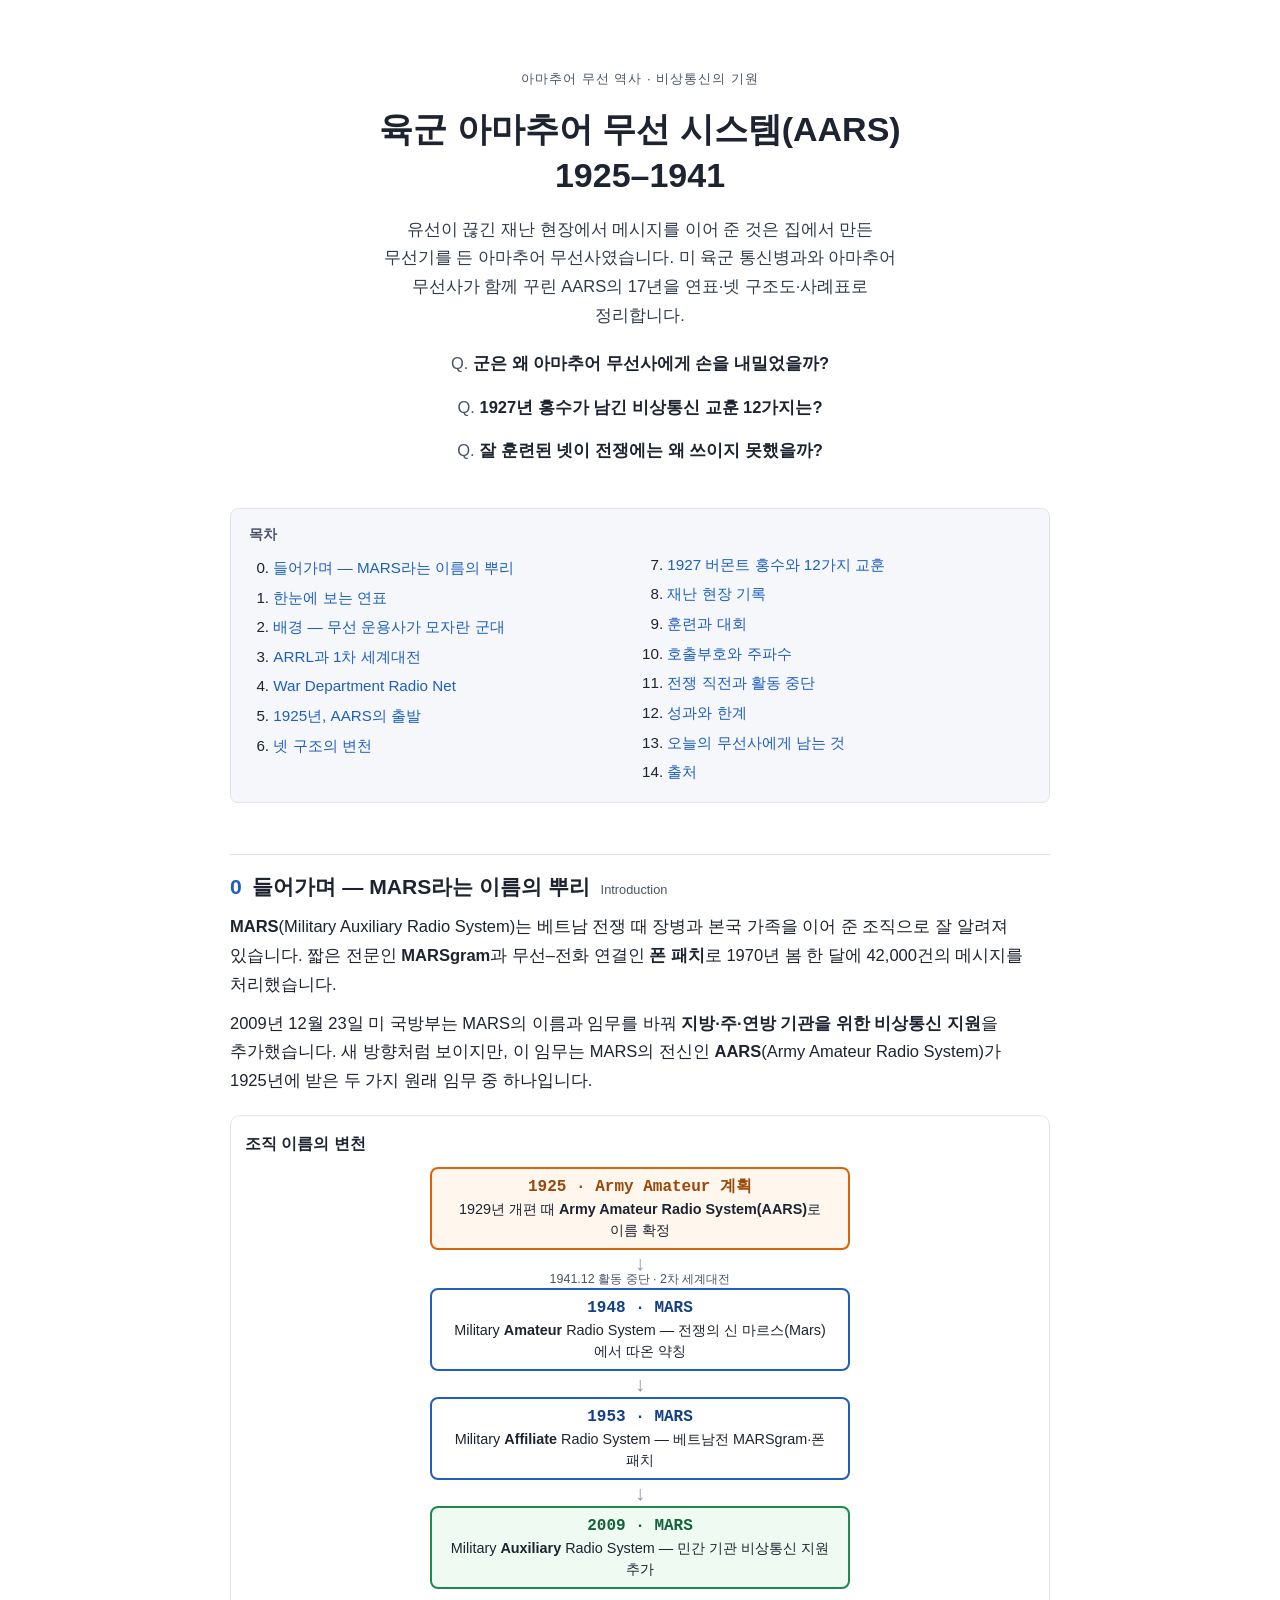
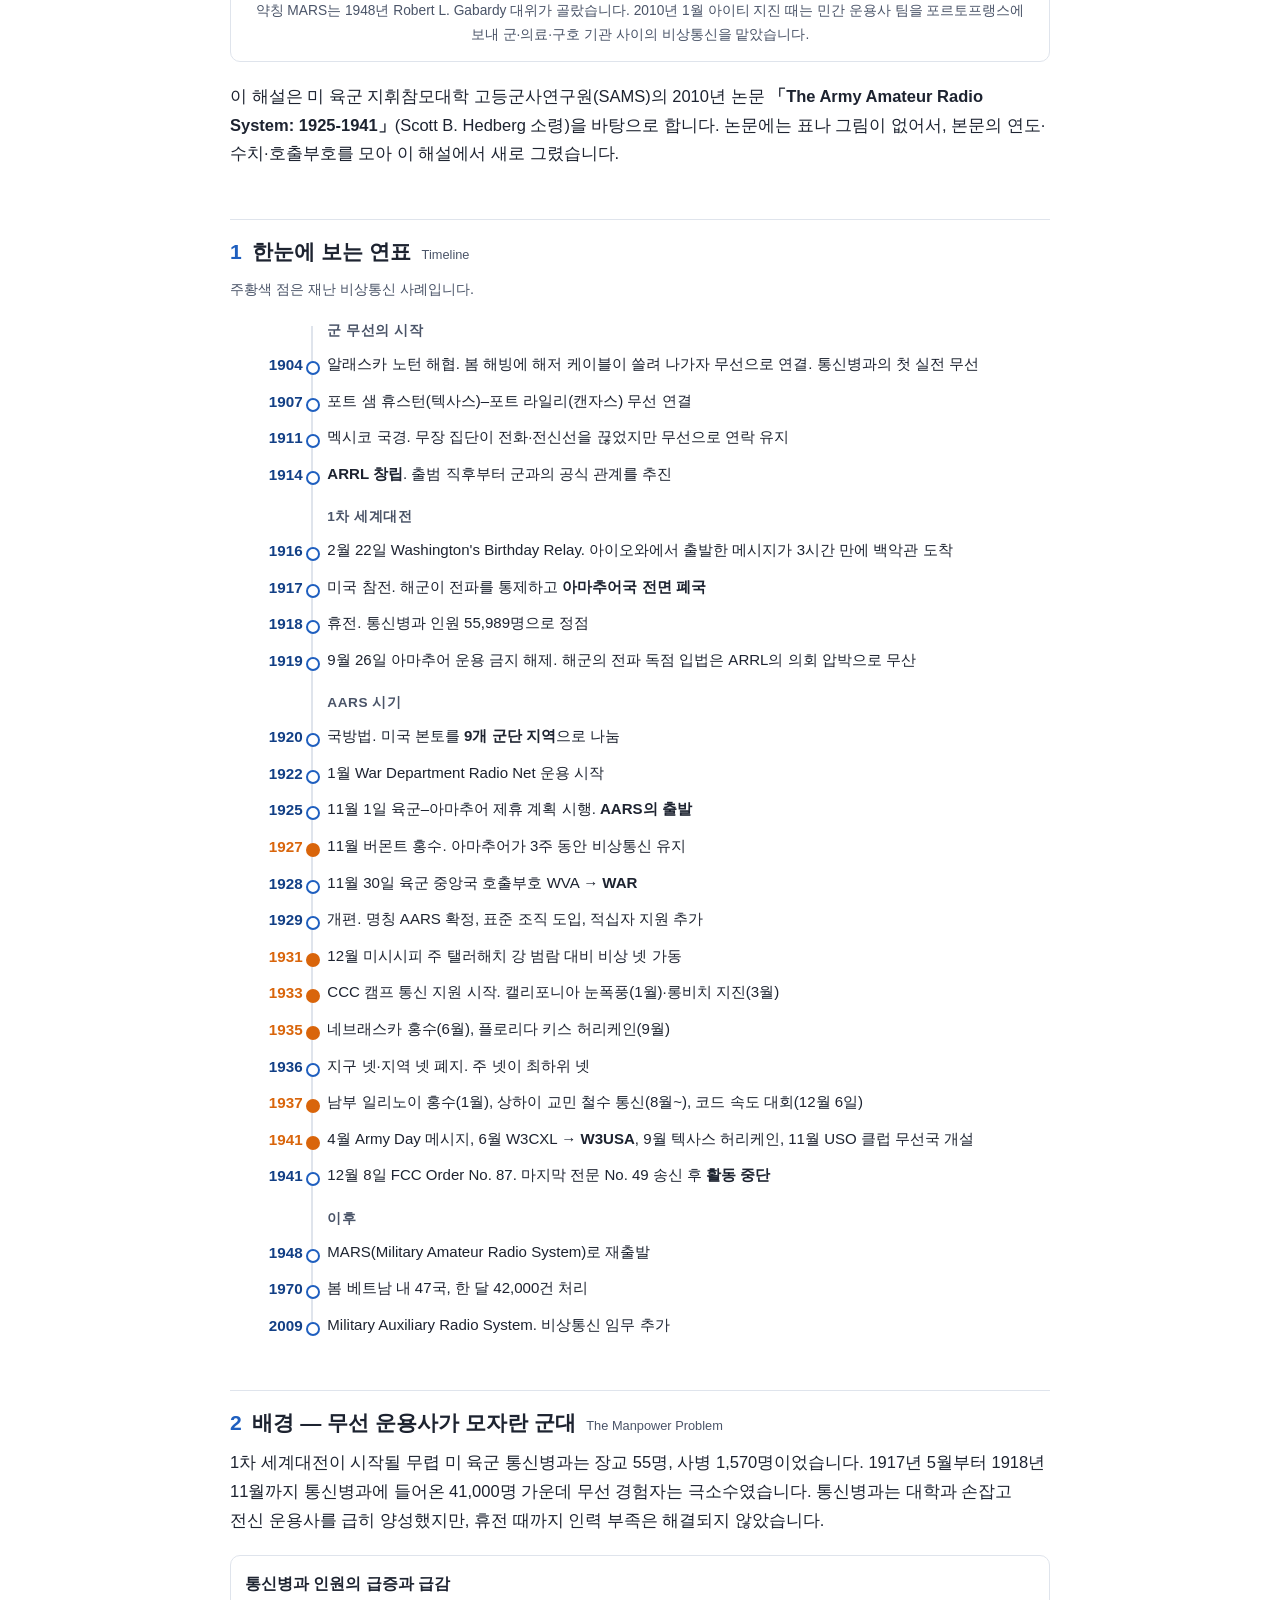
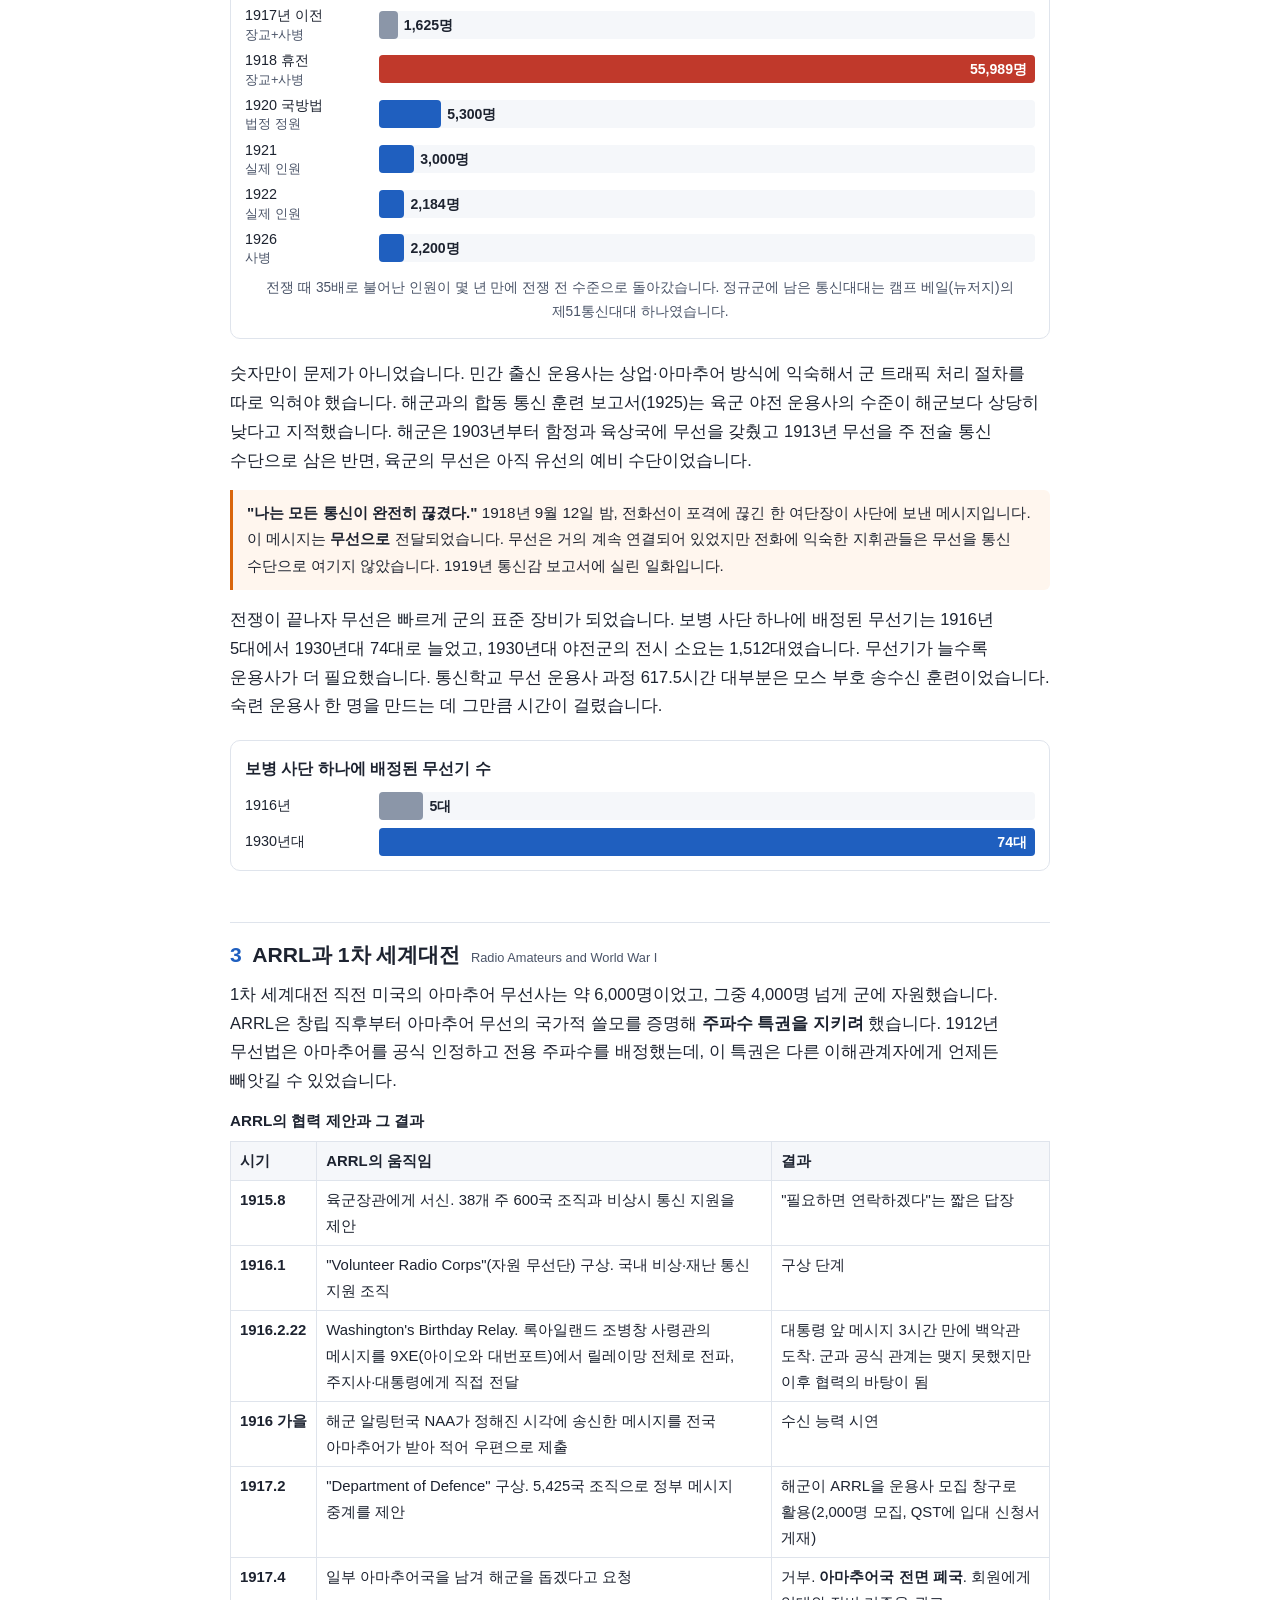
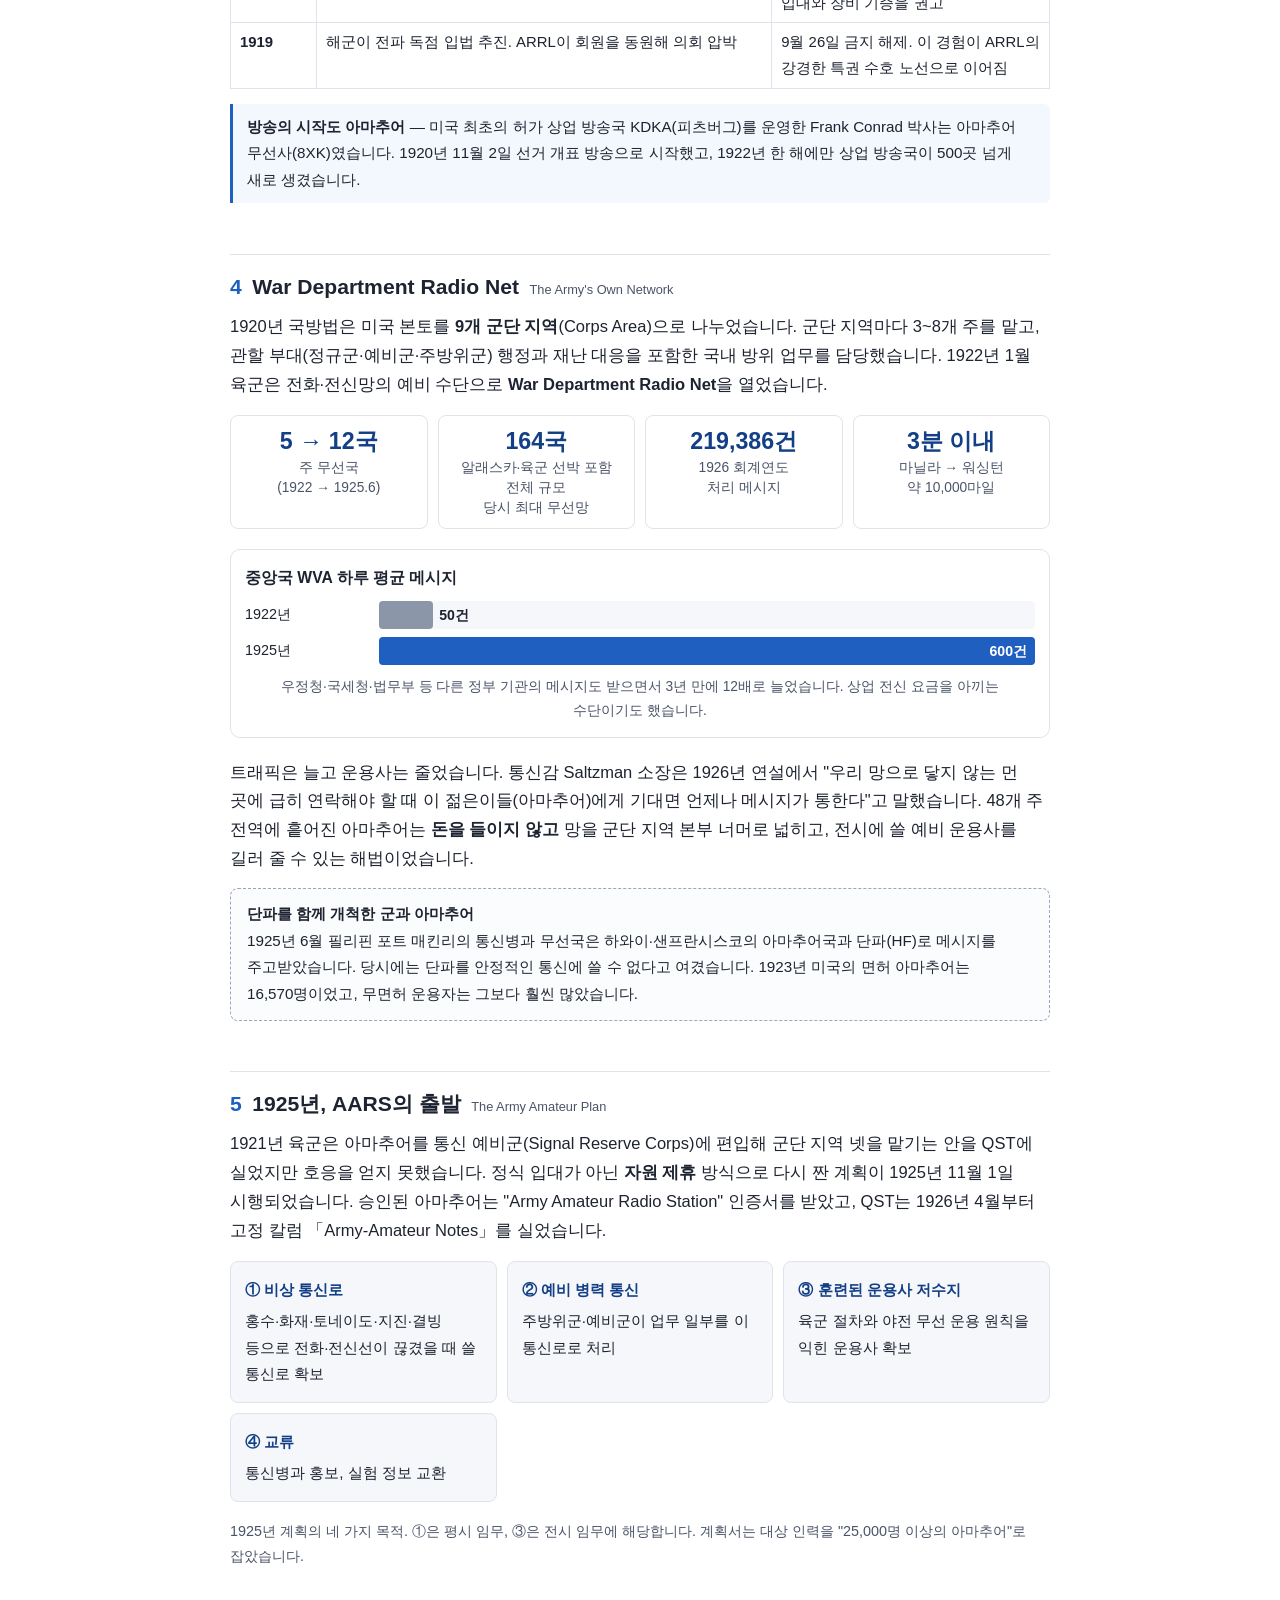
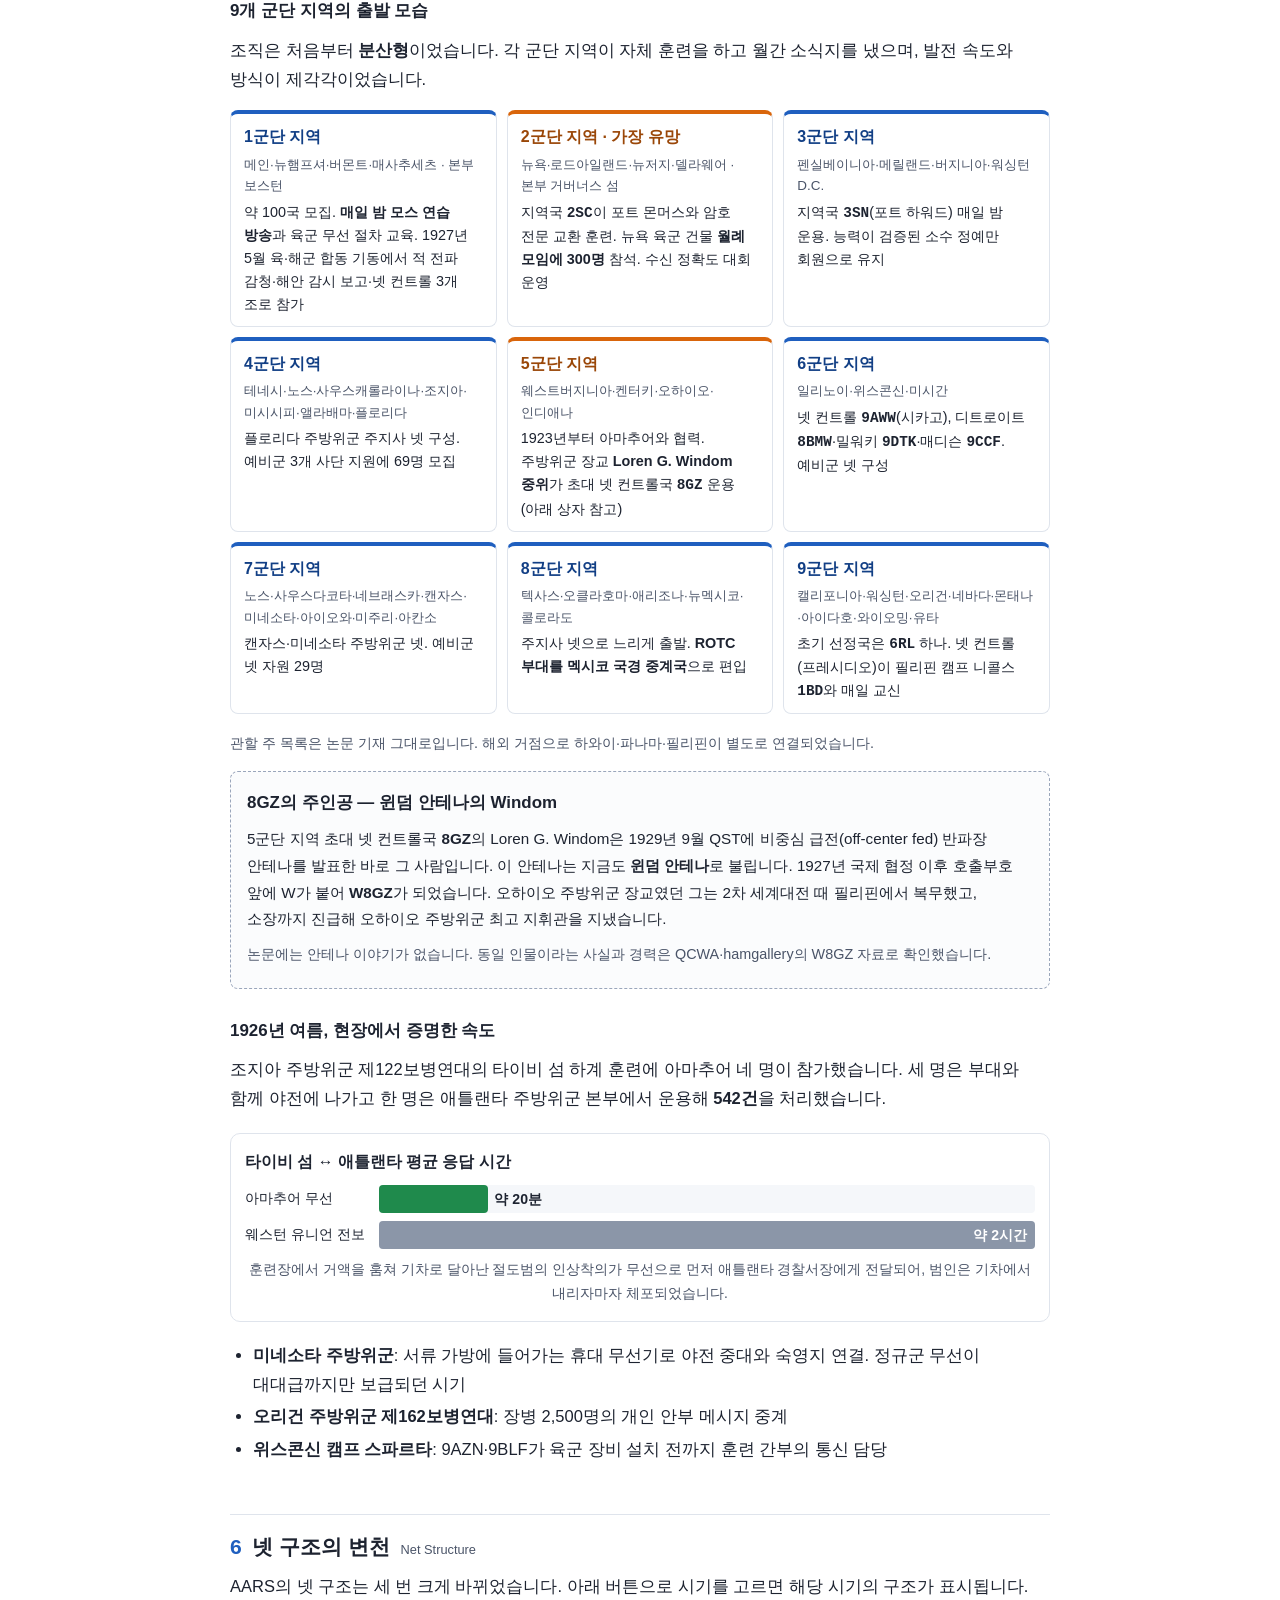
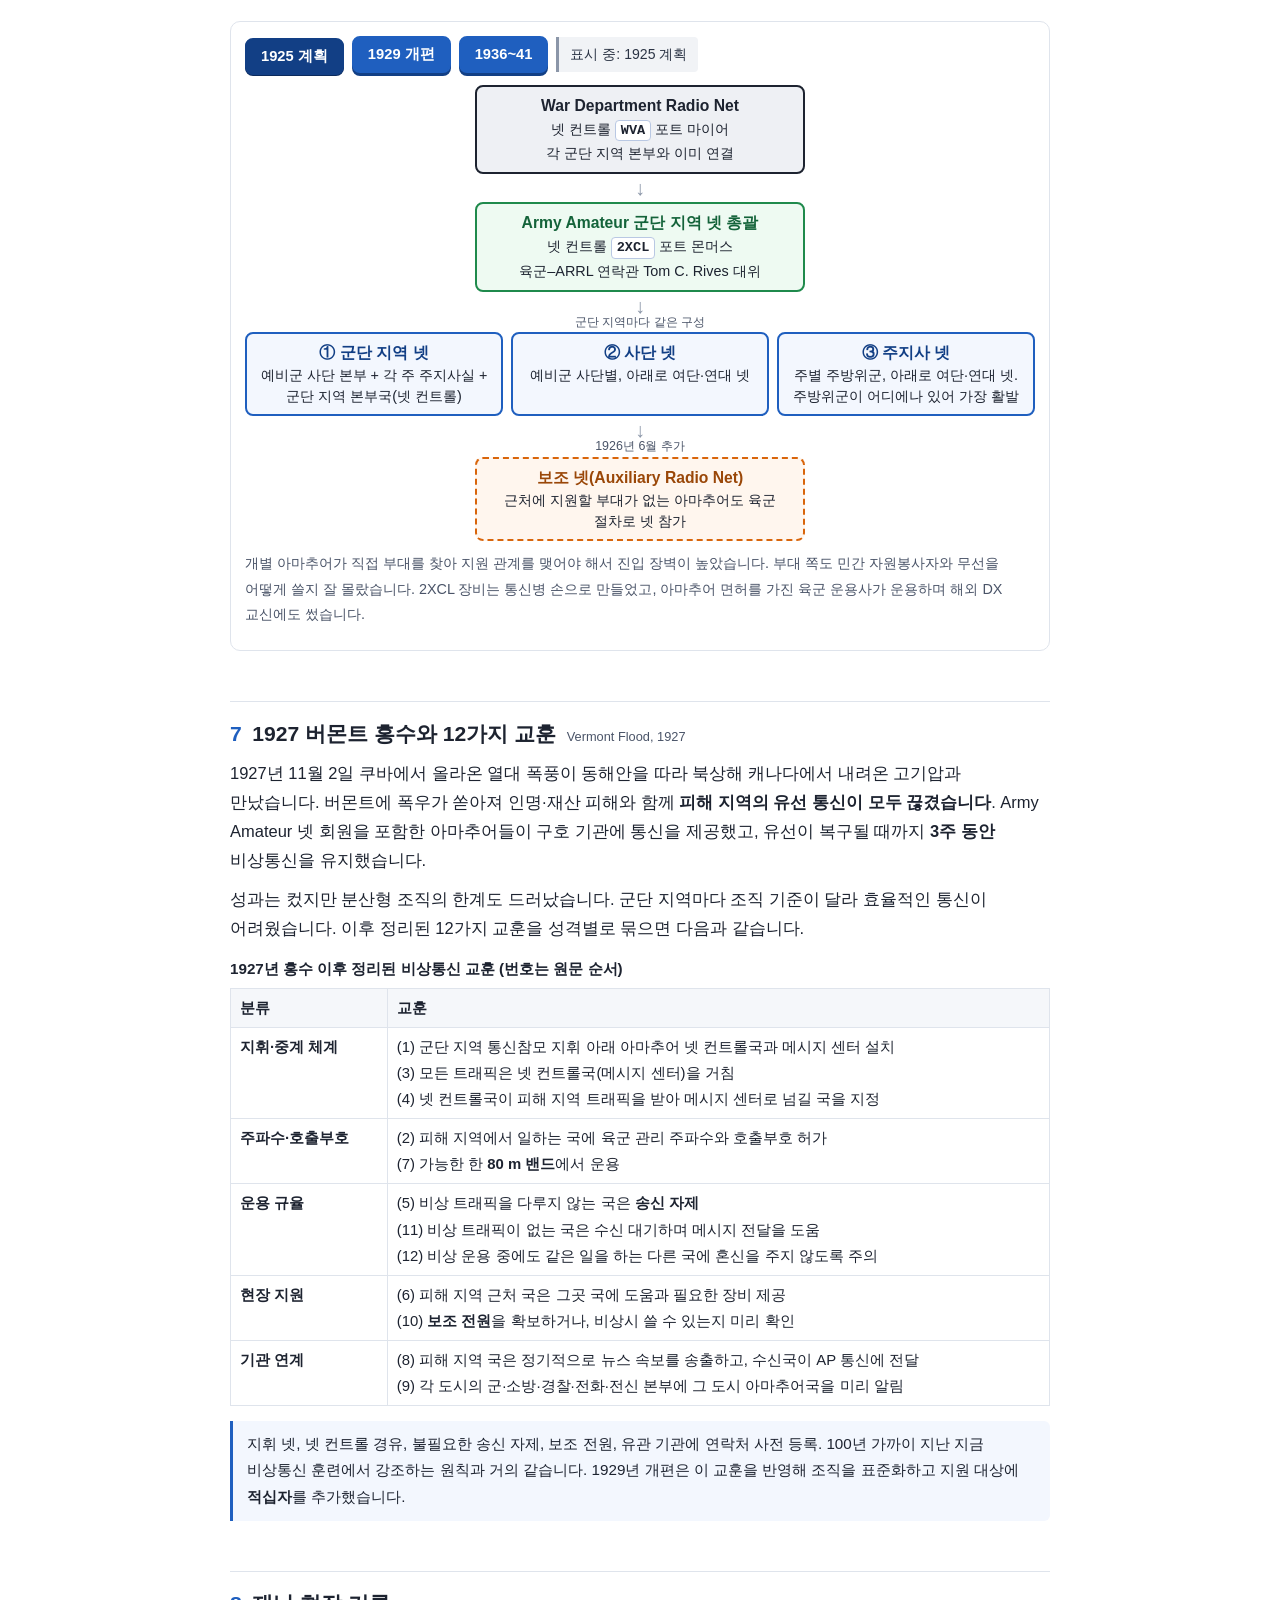
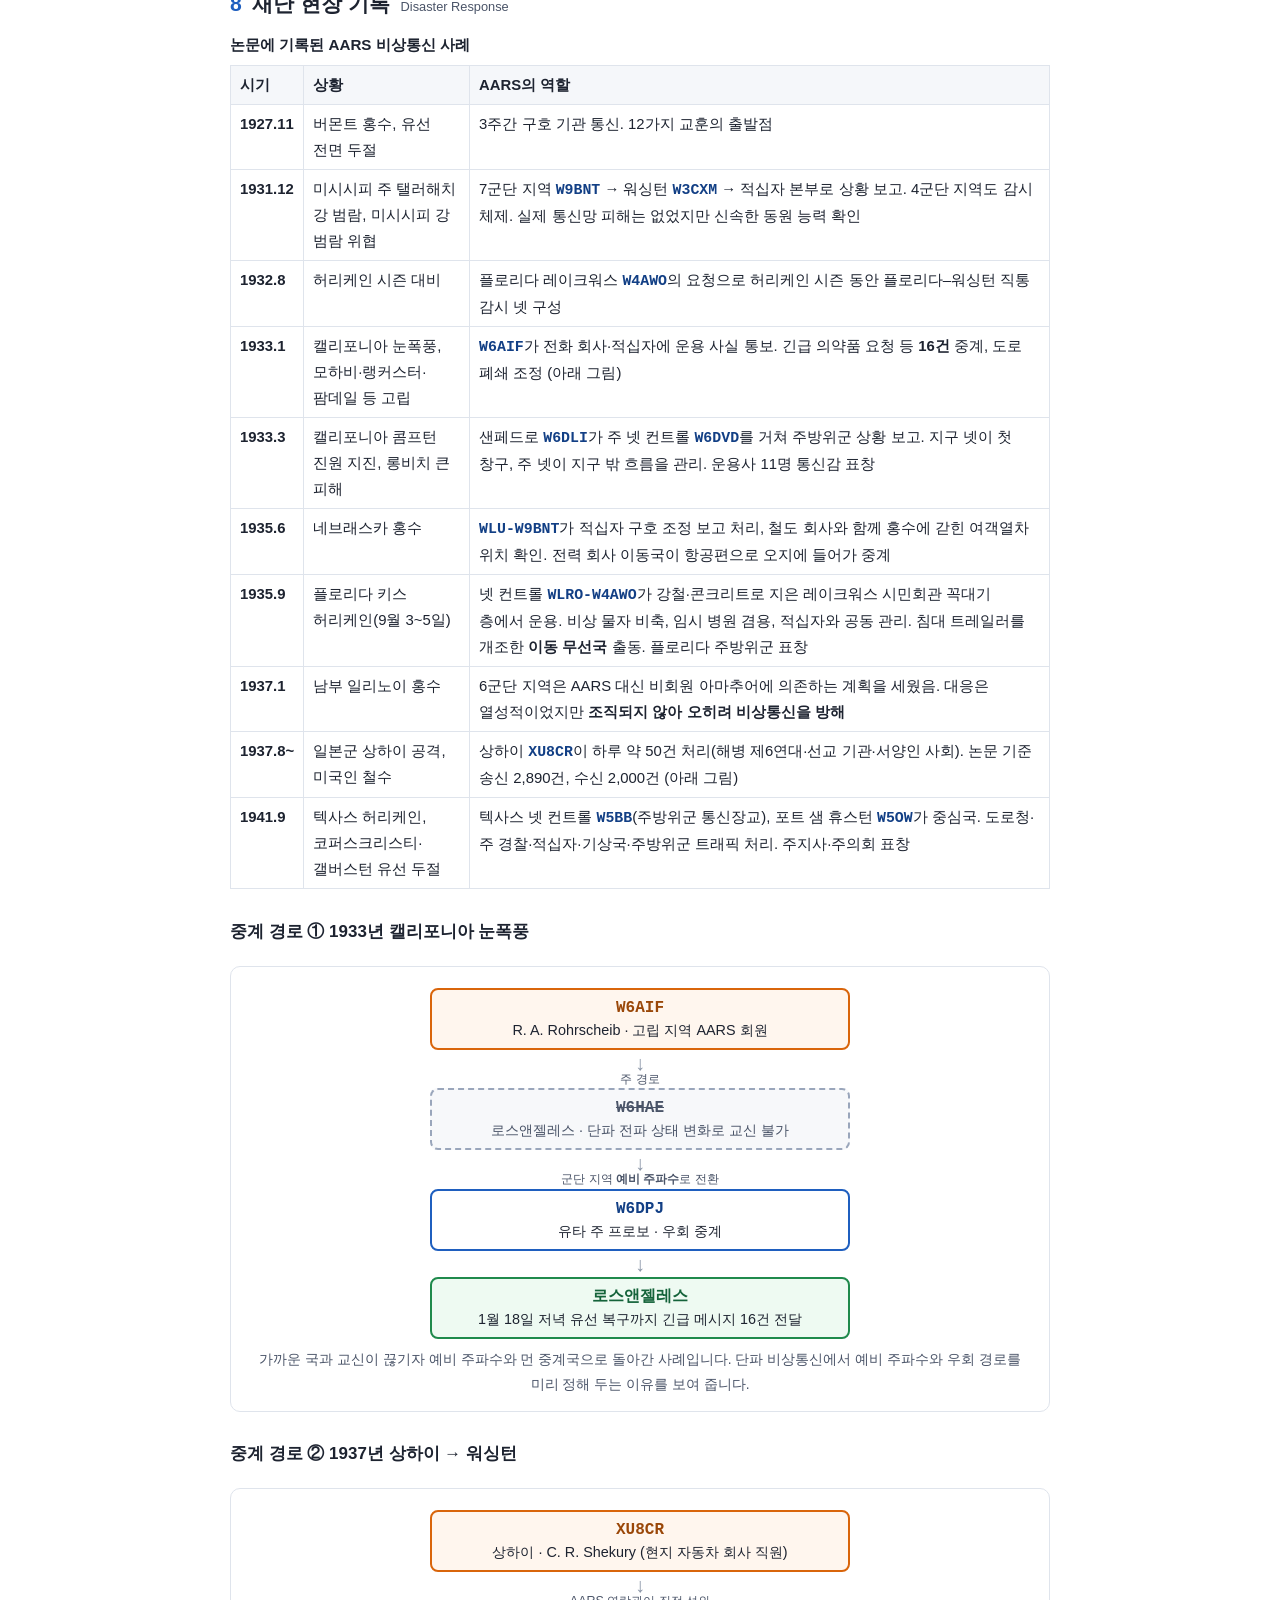
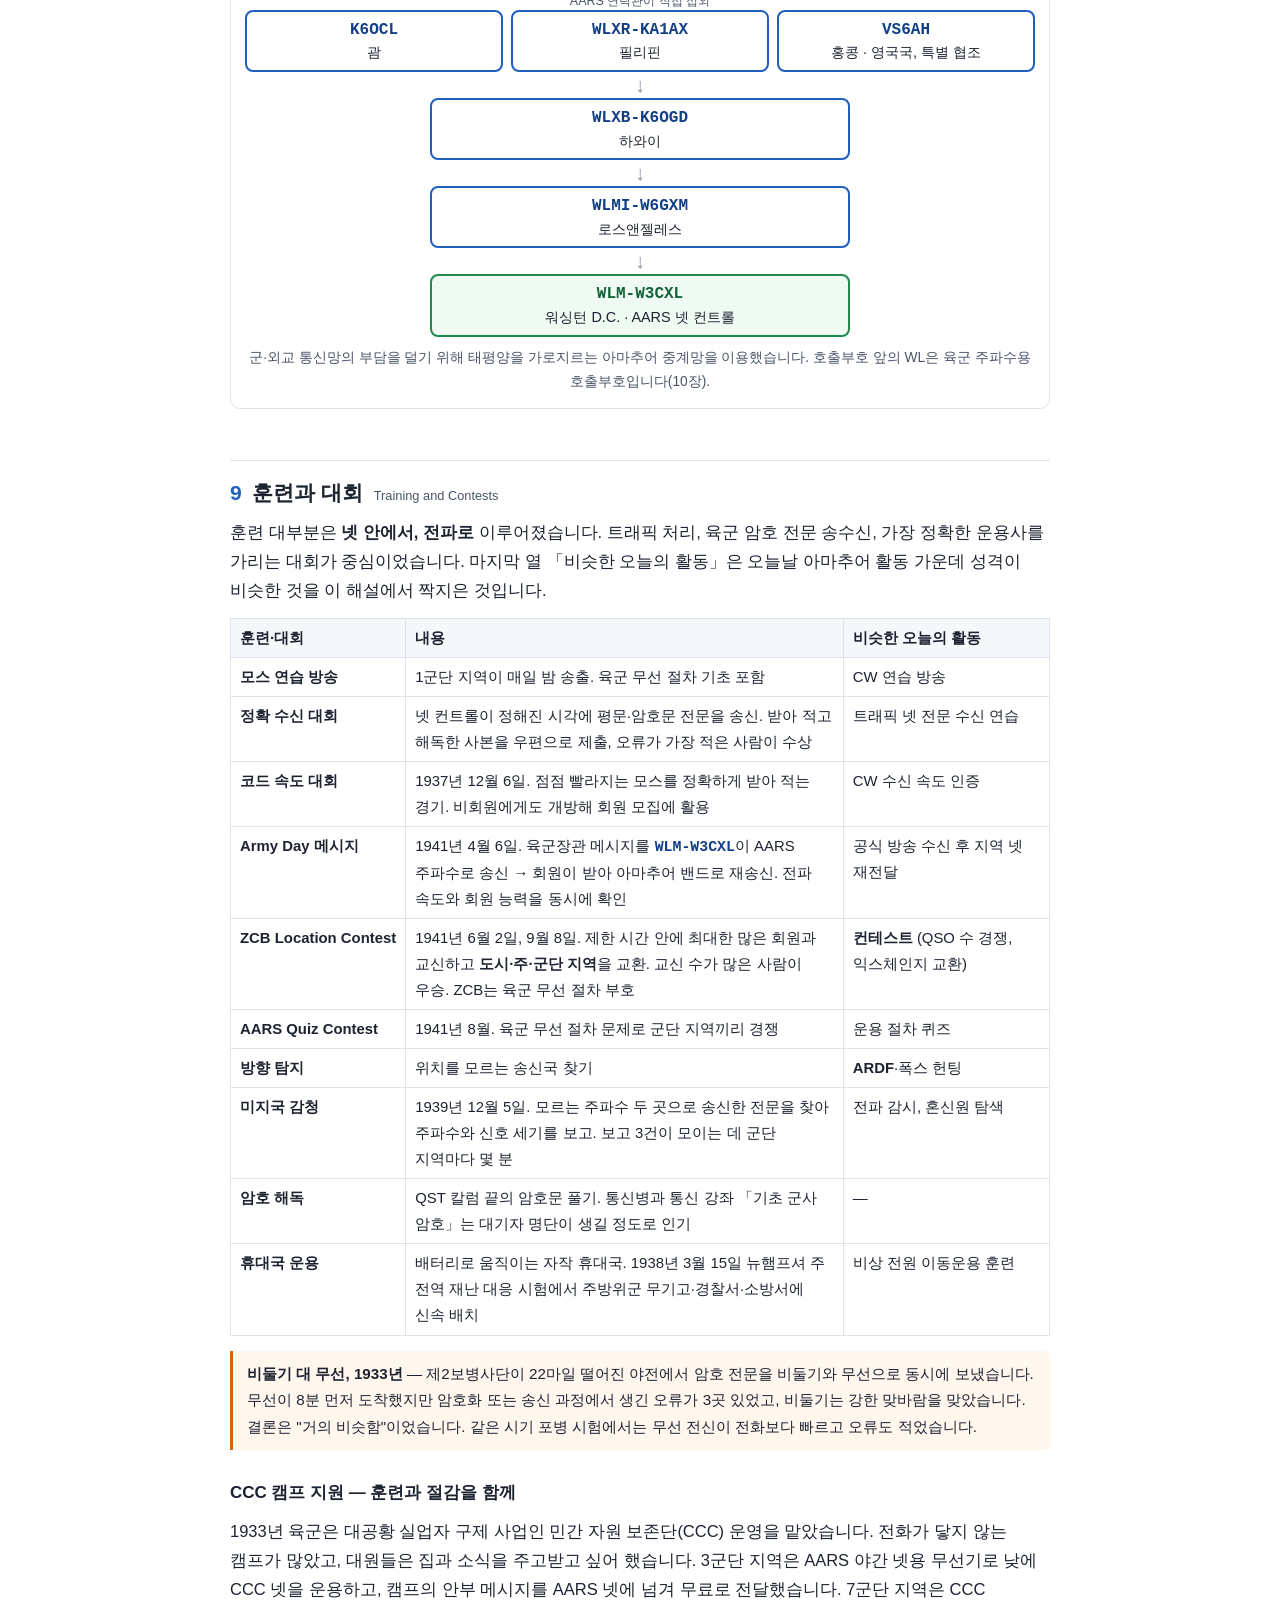
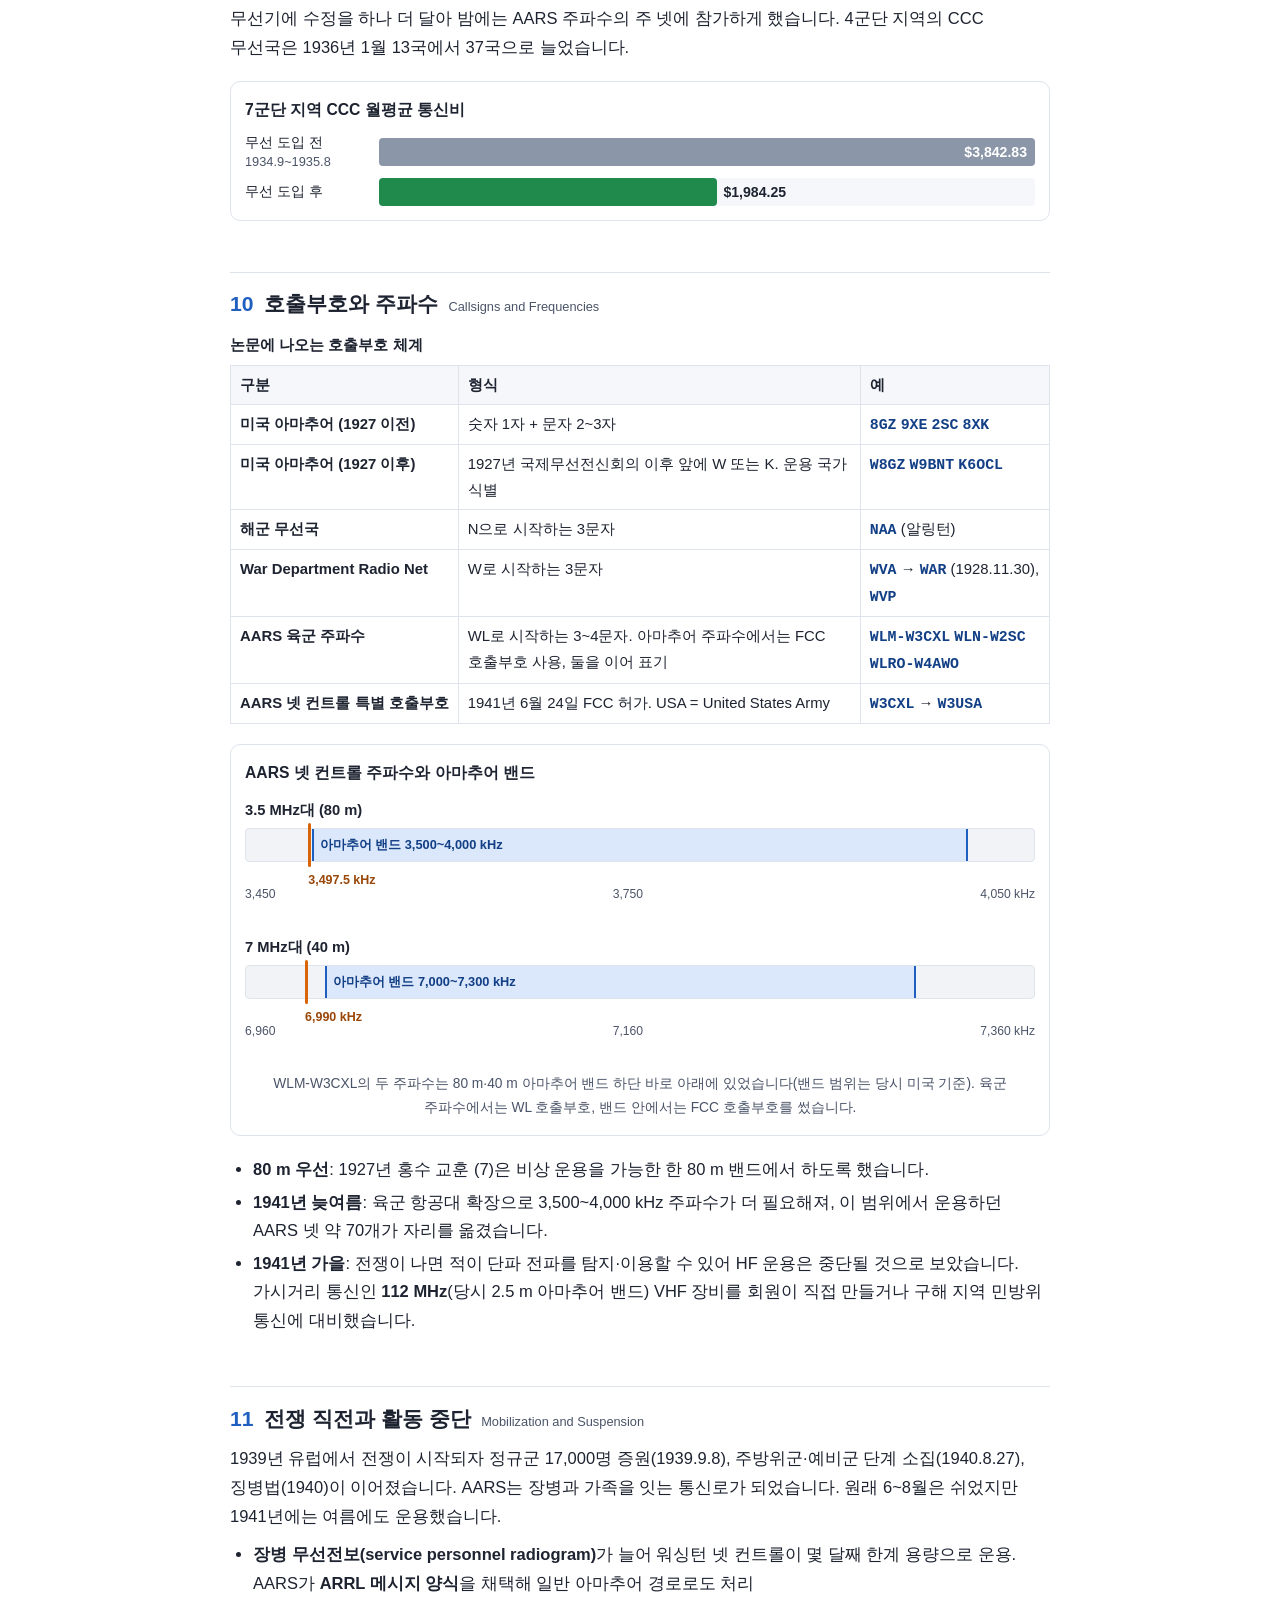
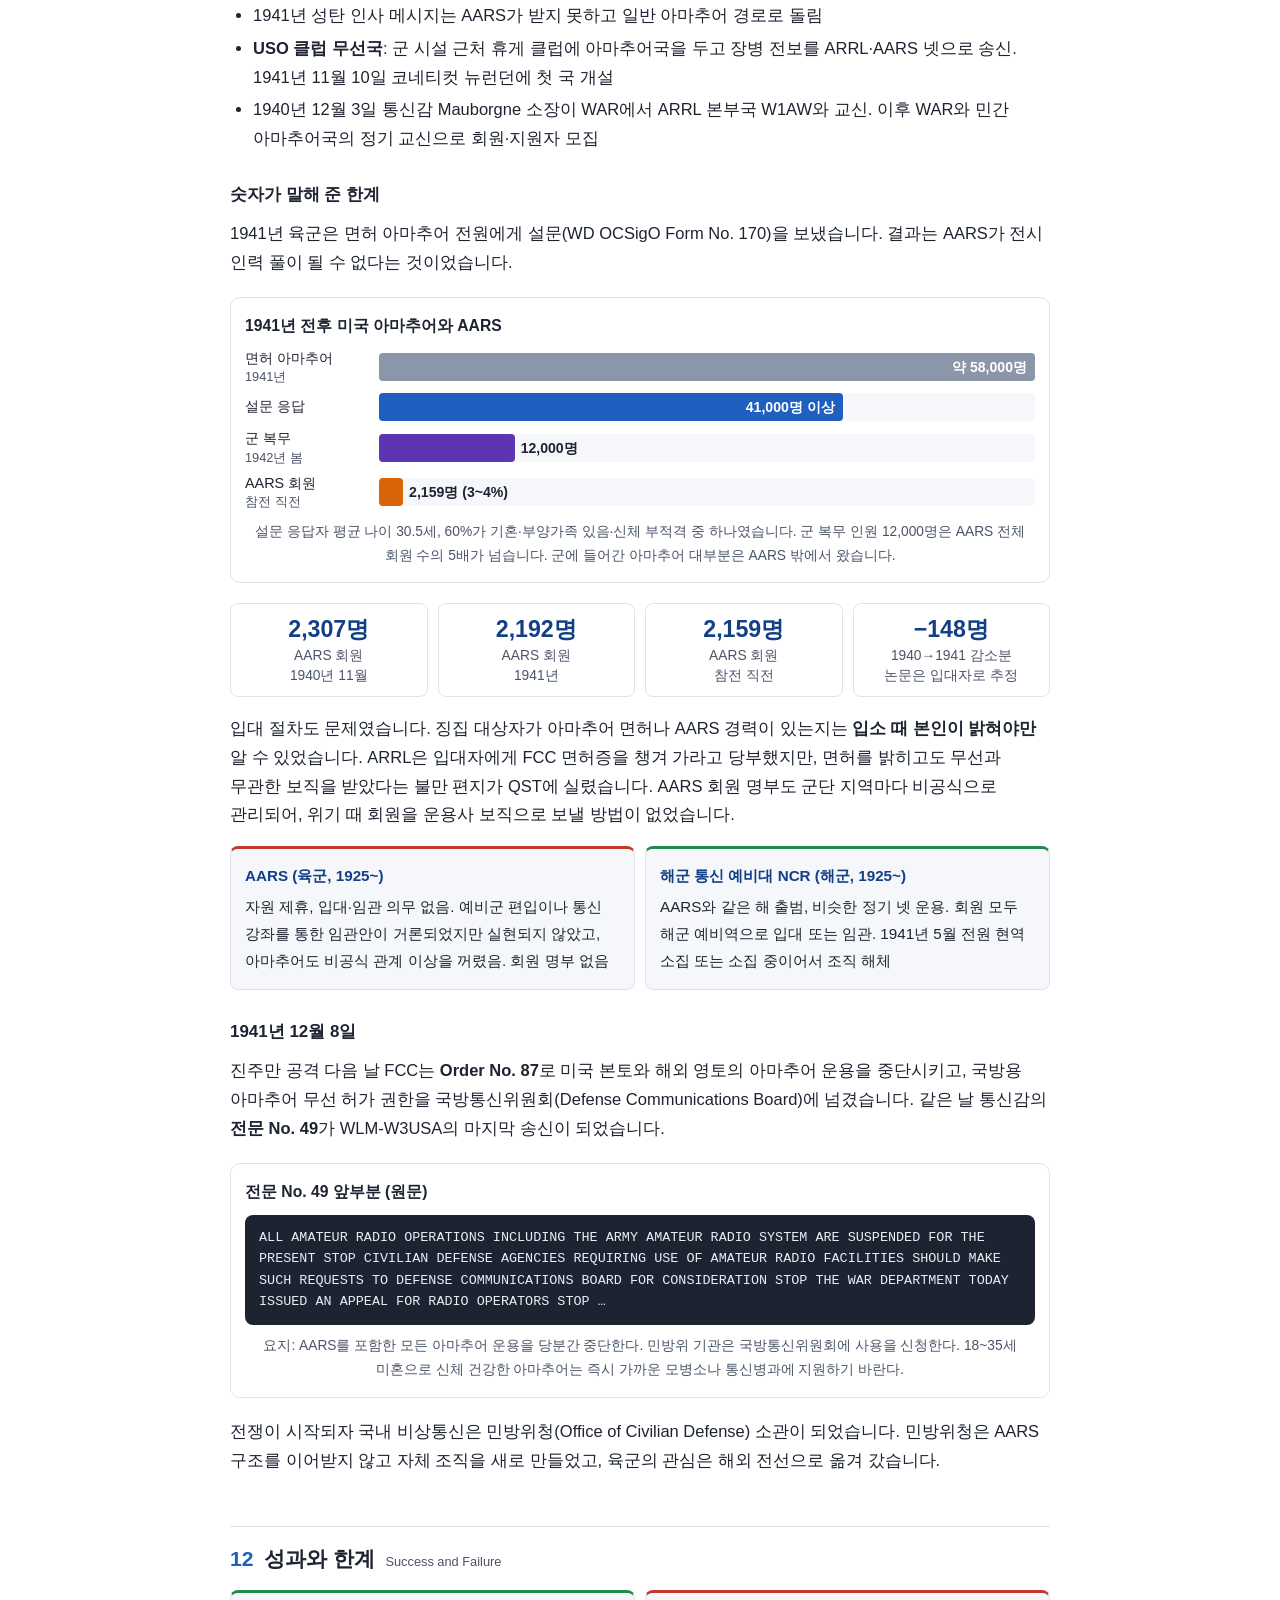
==== aars-history/index.html @ 12ff89f9 "Add files via upload" ====
<!DOCTYPE html>
<html lang="ko">
<head>
<meta charset="utf-8">
<meta name="viewport" content="width=device-width, initial-scale=1">
<title>육군 아마추어 무선 시스템(AARS) 1925–1941 — MARS의 뿌리와 비상통신의 원형</title>
<meta name="description" content="1925~1941년 미 육군과 아마추어 무선사가 함께 운영한 AARS의 탄생·넷 구조·재난 비상통신·훈련·전시 중단 과정을 표와 그림으로 정리한 한국어 해설">
<link rel="stylesheet" href="style.css?v=1">
</head>
<body>

<div class="wrap">
<header class="hero">
  <div class="eyebrow">아마추어 무선 역사 · 비상통신의 기원</div>
  <h1>육군 아마추어 무선 시스템(AARS)<br>1925–1941</h1>
  <p class="lede">유선이 끊긴 재난 현장에서 메시지를 이어 준 것은 집에서 만든 무선기를 든 아마추어 무선사였습니다. 미 육군 통신병과와 아마추어 무선사가 함께 꾸린 AARS의 17년을 연표·넷 구조도·사례표로 정리합니다.</p>
  <ul class="qs">
    <li>군은 왜 아마추어 무선사에게 손을 내밀었을까?</li>
    <li>1927년 홍수가 남긴 비상통신 교훈 12가지는?</li>
    <li>잘 훈련된 넷이 전쟁에는 왜 쓰이지 못했을까?</li>
  </ul>
</header>

<nav class="toc" id="toc" aria-label="목차">
  <b>목차</b>
  <ol start="0">
    <li><a href="#s0">들어가며 — MARS라는 이름의 뿌리</a></li>
    <li><a href="#s1">한눈에 보는 연표</a></li>
    <li><a href="#s2">배경 — 무선 운용사가 모자란 군대</a></li>
    <li><a href="#s3">ARRL과 1차 세계대전</a></li>
    <li><a href="#s4">War Department Radio Net</a></li>
    <li><a href="#s5">1925년, AARS의 출발</a></li>
    <li><a href="#s6">넷 구조의 변천</a></li>
    <li><a href="#s7">1927 버몬트 홍수와 12가지 교훈</a></li>
    <li><a href="#s8">재난 현장 기록</a></li>
    <li><a href="#s9">훈련과 대회</a></li>
    <li><a href="#s10">호출부호와 주파수</a></li>
    <li><a href="#s11">전쟁 직전과 활동 중단</a></li>
    <li><a href="#s12">성과와 한계</a></li>
    <li><a href="#s13">오늘의 무선사에게 남는 것</a></li>
    <li><a href="#s14">출처</a></li>
  </ol>
</nav>

<main>

<!-- ===================================================== 0 -->
<section id="s0">
<h2><span class="no">0</span> 들어가며 — MARS라는 이름의 뿌리 <span class="en">Introduction</span></h2>

<p><b>MARS</b>(Military Auxiliary Radio System)는 베트남 전쟁 때 장병과 본국 가족을 이어 준 조직으로 잘 알려져 있습니다. 짧은 전문인 <b>MARSgram</b>과 무선–전화 연결인 <b>폰 패치</b>로 1970년 봄 한 달에 42,000건의 메시지를 처리했습니다.</p>
<p>2009년 12월 23일 미 국방부는 MARS의 이름과 임무를 바꿔 <b>지방·주·연방 기관을 위한 비상통신 지원</b>을 추가했습니다. 새 방향처럼 보이지만, 이 임무는 MARS의 전신인 <b>AARS</b>(Army Amateur Radio System)가 1925년에 받은 두 가지 원래 임무 중 하나입니다.</p>

<figure class="fig">
  <p class="fig-title">조직 이름의 변천</p>
  <div class="relay">
    <div class="hop src"><span class="cs">1925 · Army Amateur 계획</span><br>1929년 개편 때 <b>Army Amateur Radio System(AARS)</b>로 이름 확정</div>
    <div class="arrow">↓ <small>1941.12 활동 중단 · 2차 세계대전</small></div>
    <div class="hop"><span class="cs">1948 · MARS</span><br>Military <b>Amateur</b> Radio System — 전쟁의 신 마르스(Mars)에서 따온 약칭</div>
    <div class="arrow">↓</div>
    <div class="hop"><span class="cs">1953 · MARS</span><br>Military <b>Affiliate</b> Radio System — 베트남전 MARSgram·폰 패치</div>
    <div class="arrow">↓</div>
    <div class="hop dst"><span class="cs">2009 · MARS</span><br>Military <b>Auxiliary</b> Radio System — 민간 기관 비상통신 지원 추가</div>
  </div>
  <figcaption>약칭 MARS는 1948년 Robert L. Gabardy 대위가 골랐습니다. 2010년 1월 아이티 지진 때는 민간 운용사 팀을 포르토프랭스에 보내 군·의료·구호 기관 사이의 비상통신을 맡았습니다.</figcaption>
</figure>

<p>이 해설은 미 육군 지휘참모대학 고등군사연구원(SAMS)의 2010년 논문 <b>「The Army Amateur Radio System: 1925-1941」</b>(Scott B. Hedberg 소령)을 바탕으로 합니다. 논문에는 표나 그림이 없어서, 본문의 연도·수치·호출부호를 모아 이 해설에서 새로 그렸습니다.</p>
</section>

<!-- ===================================================== 1 -->
<section id="s1">
<h2><span class="no">1</span> 한눈에 보는 연표 <span class="en">Timeline</span></h2>
<p class="small">주황색 점은 재난 비상통신 사례입니다.</p>
<ul class="tline">
  <li class="era"><span></span><span class="d">군 무선의 시작</span></li>
  <li><span class="y">1904</span><span class="d">알래스카 노턴 해협. 봄 해빙에 해저 케이블이 쓸려 나가자 무선으로 연결. 통신병과의 첫 실전 무선</span></li>
  <li><span class="y">1907</span><span class="d">포트 샘 휴스턴(텍사스)–포트 라일리(캔자스) 무선 연결</span></li>
  <li><span class="y">1911</span><span class="d">멕시코 국경. 무장 집단이 전화·전신선을 끊었지만 무선으로 연락 유지</span></li>
  <li><span class="y">1914</span><span class="d"><b>ARRL 창립</b>. 출범 직후부터 군과의 공식 관계를 추진</span></li>
  <li class="era"><span></span><span class="d">1차 세계대전</span></li>
  <li><span class="y">1916</span><span class="d">2월 22일 Washington's Birthday Relay. 아이오와에서 출발한 메시지가 3시간 만에 백악관 도착</span></li>
  <li><span class="y">1917</span><span class="d">미국 참전. 해군이 전파를 통제하고 <b>아마추어국 전면 폐국</b></span></li>
  <li><span class="y">1918</span><span class="d">휴전. 통신병과 인원 55,989명으로 정점</span></li>
  <li><span class="y">1919</span><span class="d">9월 26일 아마추어 운용 금지 해제. 해군의 전파 독점 입법은 ARRL의 의회 압박으로 무산</span></li>
  <li class="era"><span></span><span class="d">AARS 시기</span></li>
  <li><span class="y">1920</span><span class="d">국방법. 미국 본토를 <b>9개 군단 지역</b>으로 나눔</span></li>
  <li><span class="y">1922</span><span class="d">1월 War Department Radio Net 운용 시작</span></li>
  <li><span class="y">1925</span><span class="d">11월 1일 육군–아마추어 제휴 계획 시행. <b>AARS의 출발</b></span></li>
  <li class="k"><span class="y">1927</span><span class="d">11월 버몬트 홍수. 아마추어가 3주 동안 비상통신 유지</span></li>
  <li><span class="y">1928</span><span class="d">11월 30일 육군 중앙국 호출부호 WVA → <b>WAR</b></span></li>
  <li><span class="y">1929</span><span class="d">개편. 명칭 AARS 확정, 표준 조직 도입, 적십자 지원 추가</span></li>
  <li class="k"><span class="y">1931</span><span class="d">12월 미시시피 주 탤러해치 강 범람 대비 비상 넷 가동</span></li>
  <li class="k"><span class="y">1933</span><span class="d">CCC 캠프 통신 지원 시작. 캘리포니아 눈폭풍(1월)·롱비치 지진(3월)</span></li>
  <li class="k"><span class="y">1935</span><span class="d">네브래스카 홍수(6월), 플로리다 키스 허리케인(9월)</span></li>
  <li><span class="y">1936</span><span class="d">지구 넷·지역 넷 폐지. 주 넷이 최하위 넷</span></li>
  <li class="k"><span class="y">1937</span><span class="d">남부 일리노이 홍수(1월), 상하이 교민 철수 통신(8월~), 코드 속도 대회(12월 6일)</span></li>
  <li class="k"><span class="y">1941</span><span class="d">4월 Army Day 메시지, 6월 W3CXL → <b>W3USA</b>, 9월 텍사스 허리케인, 11월 USO 클럽 무선국 개설</span></li>
  <li><span class="y">1941</span><span class="d">12월 8일 FCC Order No. 87. 마지막 전문 No. 49 송신 후 <b>활동 중단</b></span></li>
  <li class="era"><span></span><span class="d">이후</span></li>
  <li><span class="y">1948</span><span class="d">MARS(Military Amateur Radio System)로 재출발</span></li>
  <li><span class="y">1970</span><span class="d">봄 베트남 내 47국, 한 달 42,000건 처리</span></li>
  <li><span class="y">2009</span><span class="d">Military Auxiliary Radio System. 비상통신 임무 추가</span></li>
</ul>
</section>

<!-- ===================================================== 2 -->
<section id="s2">
<h2><span class="no">2</span> 배경 — 무선 운용사가 모자란 군대 <span class="en">The Manpower Problem</span></h2>

<p>1차 세계대전이 시작될 무렵 미 육군 통신병과는 장교 55명, 사병 1,570명이었습니다. 1917년 5월부터 1918년 11월까지 통신병과에 들어온 41,000명 가운데 무선 경험자는 극소수였습니다. 통신병과는 대학과 손잡고 전신 운용사를 급히 양성했지만, 휴전 때까지 인력 부족은 해결되지 않았습니다.</p>

<figure class="fig">
  <p class="fig-title">통신병과 인원의 급증과 급감</p>
  <div class="bars">
    <div class="bar"><span class="lab">1917년 이전<small>장교+사병</small></span><span class="track"><span class="fill gr" style="width:2.9%"></span><span class="val" style="left:2.9%">1,625명</span></span></div>
    <div class="bar"><span class="lab">1918 휴전<small>장교+사병</small></span><span class="track"><span class="fill r" style="width:100%"></span><span class="val in" style="right:0">55,989명</span></span></div>
    <div class="bar"><span class="lab">1920 국방법<small>법정 정원</small></span><span class="track"><span class="fill" style="width:9.5%"></span><span class="val" style="left:9.5%">5,300명</span></span></div>
    <div class="bar"><span class="lab">1921<small>실제 인원</small></span><span class="track"><span class="fill" style="width:5.4%"></span><span class="val" style="left:5.4%">3,000명</span></span></div>
    <div class="bar"><span class="lab">1922<small>실제 인원</small></span><span class="track"><span class="fill" style="width:3.9%"></span><span class="val" style="left:3.9%">2,184명</span></span></div>
    <div class="bar"><span class="lab">1926<small>사병</small></span><span class="track"><span class="fill" style="width:3.9%"></span><span class="val" style="left:3.9%">2,200명</span></span></div>
  </div>
  <figcaption>전쟁 때 35배로 불어난 인원이 몇 년 만에 전쟁 전 수준으로 돌아갔습니다. 정규군에 남은 통신대대는 캠프 베일(뉴저지)의 제51통신대대 하나였습니다.</figcaption>
</figure>

<p>숫자만이 문제가 아니었습니다. 민간 출신 운용사는 상업·아마추어 방식에 익숙해서 군 트래픽 처리 절차를 따로 익혀야 했습니다. 해군과의 합동 통신 훈련 보고서(1925)는 육군 야전 운용사의 수준이 해군보다 상당히 낮다고 지적했습니다. 해군은 1903년부터 함정과 육상국에 무선을 갖췄고 1913년 무선을 주 전술 통신 수단으로 삼은 반면, 육군의 무선은 아직 유선의 예비 수단이었습니다.</p>

<div class="myth">
  <b>"나는 모든 통신이 완전히 끊겼다."</b> 1918년 9월 12일 밤, 전화선이 포격에 끊긴 한 여단장이 사단에 보낸 메시지입니다. 이 메시지는 <b>무선으로</b> 전달되었습니다. 무선은 거의 계속 연결되어 있었지만 전화에 익숙한 지휘관들은 무선을 통신 수단으로 여기지 않았습니다. 1919년 통신감 보고서에 실린 일화입니다.
</div>

<p>전쟁이 끝나자 무선은 빠르게 군의 표준 장비가 되었습니다. 보병 사단 하나에 배정된 무선기는 1916년 5대에서 1930년대 74대로 늘었고, 1930년대 야전군의 전시 소요는 1,512대였습니다. 무선기가 늘수록 운용사가 더 필요했습니다. 통신학교 무선 운용사 과정 617.5시간 대부분은 모스 부호 송수신 훈련이었습니다. 숙련 운용사 한 명을 만드는 데 그만큼 시간이 걸렸습니다.</p>

<figure class="fig">
  <p class="fig-title">보병 사단 하나에 배정된 무선기 수</p>
  <div class="bars">
    <div class="bar"><span class="lab">1916년</span><span class="track"><span class="fill gr" style="width:6.8%"></span><span class="val" style="left:6.8%">5대</span></span></div>
    <div class="bar"><span class="lab">1930년대</span><span class="track"><span class="fill" style="width:100%"></span><span class="val in" style="right:0">74대</span></span></div>
  </div>
</figure>
</section>

<!-- ===================================================== 3 -->
<section id="s3">
<h2><span class="no">3</span> ARRL과 1차 세계대전 <span class="en">Radio Amateurs and World War I</span></h2>

<p>1차 세계대전 직전 미국의 아마추어 무선사는 약 6,000명이었고, 그중 4,000명 넘게 군에 자원했습니다. ARRL은 창립 직후부터 아마추어 무선의 국가적 쓸모를 증명해 <b>주파수 특권을 지키려</b> 했습니다. 1912년 무선법은 아마추어를 공식 인정하고 전용 주파수를 배정했는데, 이 특권은 다른 이해관계자에게 언제든 빼앗길 수 있었습니다.</p>

<div class="tbl"><table class="stack">
  <caption>ARRL의 협력 제안과 그 결과</caption>
  <thead><tr><th>시기</th><th>ARRL의 움직임</th><th>결과</th></tr></thead>
  <tbody>
    <tr><td class="n" data-l="시기">1915.8</td><td data-l="ARRL의 움직임">육군장관에게 서신. 38개 주 600국 조직과 비상시 통신 지원을 제안</td><td data-l="결과">"필요하면 연락하겠다"는 짧은 답장</td></tr>
    <tr><td class="n" data-l="시기">1916.1</td><td data-l="ARRL의 움직임">"Volunteer Radio Corps"(자원 무선단) 구상. 국내 비상·재난 통신 지원 조직</td><td data-l="결과">구상 단계</td></tr>
    <tr><td class="n" data-l="시기">1916.2.22</td><td data-l="ARRL의 움직임">Washington's Birthday Relay. 록아일랜드 조병창 사령관의 메시지를 9XE(아이오와 대번포트)에서 릴레이망 전체로 전파, 주지사·대통령에게 직접 전달</td><td data-l="결과">대통령 앞 메시지 3시간 만에 백악관 도착. 군과 공식 관계는 맺지 못했지만 이후 협력의 바탕이 됨</td></tr>
    <tr><td class="n" data-l="시기">1916 가을</td><td data-l="ARRL의 움직임">해군 알링턴국 NAA가 정해진 시각에 송신한 메시지를 전국 아마추어가 받아 적어 우편으로 제출</td><td data-l="결과">수신 능력 시연</td></tr>
    <tr><td class="n" data-l="시기">1917.2</td><td data-l="ARRL의 움직임">"Department of Defence" 구상. 5,425국 조직으로 정부 메시지 중계를 제안</td><td data-l="결과">해군이 ARRL을 운용사 모집 창구로 활용(2,000명 모집, QST에 입대 신청서 게재)</td></tr>
    <tr><td class="n" data-l="시기">1917.4</td><td data-l="ARRL의 움직임">일부 아마추어국을 남겨 해군을 돕겠다고 요청</td><td data-l="결과">거부. <b>아마추어국 전면 폐국</b>. 회원에게 입대와 장비 기증을 권고</td></tr>
    <tr><td class="n" data-l="시기">1919</td><td data-l="ARRL의 움직임">해군이 전파 독점 입법 추진. ARRL이 회원을 동원해 의회 압박</td><td data-l="결과">9월 26일 금지 해제. 이 경험이 ARRL의 강경한 특권 수호 노선으로 이어짐</td></tr>
  </tbody>
</table></div>

<div class="note">
  <b>방송의 시작도 아마추어</b> — 미국 최초의 허가 상업 방송국 KDKA(피츠버그)를 운영한 Frank Conrad 박사는 아마추어 무선사(8XK)였습니다. 1920년 11월 2일 선거 개표 방송으로 시작했고, 1922년 한 해에만 상업 방송국이 500곳 넘게 새로 생겼습니다.
</div>
</section>

<!-- ===================================================== 4 -->
<section id="s4">
<h2><span class="no">4</span> War Department Radio Net <span class="en">The Army's Own Network</span></h2>

<p>1920년 국방법은 미국 본토를 <b>9개 군단 지역</b>(Corps Area)으로 나누었습니다. 군단 지역마다 3~8개 주를 맡고, 관할 부대(정규군·예비군·주방위군) 행정과 재난 대응을 포함한 국내 방위 업무를 담당했습니다. 1922년 1월 육군은 전화·전신망의 예비 수단으로 <b>War Department Radio Net</b>을 열었습니다.</p>

<div class="stats">
  <div class="stat"><span class="v">5 → 12국</span><span class="k">주 무선국<br>(1922 → 1925.6)</span></div>
  <div class="stat"><span class="v">164국</span><span class="k">알래스카·육군 선박 포함 전체 규모<br>당시 최대 무선망</span></div>
  <div class="stat"><span class="v">219,386건</span><span class="k">1926 회계연도<br>처리 메시지</span></div>
  <div class="stat"><span class="v">3분 이내</span><span class="k">마닐라 → 워싱턴<br>약 10,000마일</span></div>
</div>

<figure class="fig">
  <p class="fig-title">중앙국 WVA 하루 평균 메시지</p>
  <div class="bars">
    <div class="bar"><span class="lab">1922년</span><span class="track"><span class="fill gr" style="width:8.3%"></span><span class="val" style="left:8.3%">50건</span></span></div>
    <div class="bar"><span class="lab">1925년</span><span class="track"><span class="fill" style="width:100%"></span><span class="val in" style="right:0">600건</span></span></div>
  </div>
  <figcaption>우정청·국세청·법무부 등 다른 정부 기관의 메시지도 받으면서 3년 만에 12배로 늘었습니다. 상업 전신 요금을 아끼는 수단이기도 했습니다.</figcaption>
</figure>

<p>트래픽은 늘고 운용사는 줄었습니다. 통신감 Saltzman 소장은 1926년 연설에서 "우리 망으로 닿지 않는 먼 곳에 급히 연락해야 할 때 이 젊은이들(아마추어)에게 기대면 언제나 메시지가 통한다"고 말했습니다. 48개 주 전역에 흩어진 아마추어는 <b>돈을 들이지 않고</b> 망을 군단 지역 본부 너머로 넓히고, 전시에 쓸 예비 운용사를 길러 줄 수 있는 해법이었습니다.</p>

<div class="side">
  <b>단파를 함께 개척한 군과 아마추어</b><br>
  1925년 6월 필리핀 포트 매킨리의 통신병과 무선국은 하와이·샌프란시스코의 아마추어국과 단파(HF)로 메시지를 주고받았습니다. 당시에는 단파를 안정적인 통신에 쓸 수 없다고 여겼습니다. 1923년 미국의 면허 아마추어는 16,570명이었고, 무면허 운용자는 그보다 훨씬 많았습니다.
</div>
</section>

<!-- ===================================================== 5 -->
<section id="s5">
<h2><span class="no">5</span> 1925년, AARS의 출발 <span class="en">The Army Amateur Plan</span></h2>

<p>1921년 육군은 아마추어를 통신 예비군(Signal Reserve Corps)에 편입해 군단 지역 넷을 맡기는 안을 QST에 실었지만 호응을 얻지 못했습니다. 정식 입대가 아닌 <b>자원 제휴</b> 방식으로 다시 짠 계획이 1925년 11월 1일 시행되었습니다. 승인된 아마추어는 "Army Amateur Radio Station" 인증서를 받았고, QST는 1926년 4월부터 고정 칼럼 「Army-Amateur Notes」를 실었습니다.</p>

<div class="sum">
  <div><p><b class="h">① 비상 통신로</b></p><p>홍수·화재·토네이도·지진·결빙 등으로 전화·전신선이 끊겼을 때 쓸 통신로 확보</p></div>
  <div><p><b class="h">② 예비 병력 통신</b></p><p>주방위군·예비군이 업무 일부를 이 통신로로 처리</p></div>
  <div><p><b class="h">③ 훈련된 운용사 저수지</b></p><p>육군 절차와 야전 무선 운용 원칙을 익힌 운용사 확보</p></div>
  <div><p><b class="h">④ 교류</b></p><p>통신병과 홍보, 실험 정보 교환</p></div>
</div>
<p class="small">1925년 계획의 네 가지 목적. ①은 평시 임무, ③은 전시 임무에 해당합니다. 계획서는 대상 인력을 "25,000명 이상의 아마추어"로 잡았습니다.</p>

<h3>9개 군단 지역의 출발 모습</h3>
<p>조직은 처음부터 <b>분산형</b>이었습니다. 각 군단 지역이 자체 훈련을 하고 월간 소식지를 냈으며, 발전 속도와 방식이 제각각이었습니다.</p>

<div class="areas">
  <div class="area"><h4>1군단 지역</h4><span class="st">메인·뉴햄프셔·버몬트·매사추세츠 · 본부 보스턴</span>약 100국 모집. <b>매일 밤 모스 연습 방송</b>과 육군 무선 절차 교육. 1927년 5월 육·해군 합동 기동에서 적 전파 감청·해안 감시 보고·넷 컨트롤 3개 조로 참가</div>
  <div class="area hi"><h4>2군단 지역 · 가장 유망</h4><span class="st">뉴욕·로드아일랜드·뉴저지·델라웨어 · 본부 거버너스 섬</span>지역국 <span class="cs">2SC</span>이 포트 몬머스와 암호 전문 교환 훈련. 뉴욕 육군 건물 <b>월례 모임에 300명</b> 참석. 수신 정확도 대회 운영</div>
  <div class="area"><h4>3군단 지역</h4><span class="st">펜실베이니아·메릴랜드·버지니아·워싱턴 D.C.</span>지역국 <span class="cs">3SN</span>(포트 하워드) 매일 밤 운용. 능력이 검증된 소수 정예만 회원으로 유지</div>
  <div class="area"><h4>4군단 지역</h4><span class="st">테네시·노스·사우스캐롤라이나·조지아·미시시피·앨라배마·플로리다</span>플로리다 주방위군 주지사 넷 구성. 예비군 3개 사단 지원에 69명 모집</div>
  <div class="area hi"><h4>5군단 지역</h4><span class="st">웨스트버지니아·켄터키·오하이오·인디애나</span>1923년부터 아마추어와 협력. 주방위군 장교 <b>Loren G. Windom 중위</b>가 초대 넷 컨트롤국 <span class="cs">8GZ</span> 운용(아래 상자 참고)</div>
  <div class="area"><h4>6군단 지역</h4><span class="st">일리노이·위스콘신·미시간</span>넷 컨트롤 <span class="cs">9AWW</span>(시카고), 디트로이트 <span class="cs">8BMW</span>·밀워키 <span class="cs">9DTK</span>·매디슨 <span class="cs">9CCF</span>. 예비군 넷 구성</div>
  <div class="area"><h4>7군단 지역</h4><span class="st">노스·사우스다코타·네브래스카·캔자스·미네소타·아이오와·미주리·아칸소</span>캔자스·미네소타 주방위군 넷. 예비군 넷 자원 29명</div>
  <div class="area"><h4>8군단 지역</h4><span class="st">텍사스·오클라호마·애리조나·뉴멕시코·콜로라도</span>주지사 넷으로 느리게 출발. <b>ROTC 부대를 멕시코 국경 중계국</b>으로 편입</div>
  <div class="area"><h4>9군단 지역</h4><span class="st">캘리포니아·워싱턴·오리건·네바다·몬태나·아이다호·와이오밍·유타</span>초기 선정국은 <span class="cs">6RL</span> 하나. 넷 컨트롤(프레시디오)이 필리핀 캠프 니콜스 <span class="cs">1BD</span>와 매일 교신</div>
</div>
<p class="small">관할 주 목록은 논문 기재 그대로입니다. 해외 거점으로 하와이·파나마·필리핀이 별도로 연결되었습니다.</p>

<div class="side">
  <h3>8GZ의 주인공 — 윈덤 안테나의 Windom</h3>
  <p>5군단 지역 초대 넷 컨트롤국 <b>8GZ</b>의 Loren G. Windom은 1929년 9월 QST에 비중심 급전(off-center fed) 반파장 안테나를 발표한 바로 그 사람입니다. 이 안테나는 지금도 <b>윈덤 안테나</b>로 불립니다. 1927년 국제 협정 이후 호출부호 앞에 W가 붙어 <b>W8GZ</b>가 되었습니다. 오하이오 주방위군 장교였던 그는 2차 세계대전 때 필리핀에서 복무했고, 소장까지 진급해 오하이오 주방위군 최고 지휘관을 지냈습니다.</p>
  <p class="small">논문에는 안테나 이야기가 없습니다. 동일 인물이라는 사실과 경력은 QCWA·hamgallery의 W8GZ 자료로 확인했습니다.</p>
</div>

<h3>1926년 여름, 현장에서 증명한 속도</h3>
<p>조지아 주방위군 제122보병연대의 타이비 섬 하계 훈련에 아마추어 네 명이 참가했습니다. 세 명은 부대와 함께 야전에 나가고 한 명은 애틀랜타 주방위군 본부에서 운용해 <b>542건</b>을 처리했습니다.</p>
<figure class="fig">
  <p class="fig-title">타이비 섬 ↔ 애틀랜타 평균 응답 시간</p>
  <div class="bars">
    <div class="bar"><span class="lab">아마추어 무선</span><span class="track"><span class="fill g" style="width:16.7%"></span><span class="val" style="left:16.7%">약 20분</span></span></div>
    <div class="bar"><span class="lab">웨스턴 유니언 전보</span><span class="track"><span class="fill gr" style="width:100%"></span><span class="val in" style="right:0">약 2시간</span></span></div>
  </div>
  <figcaption>훈련장에서 거액을 훔쳐 기차로 달아난 절도범의 인상착의가 무선으로 먼저 애틀랜타 경찰서장에게 전달되어, 범인은 기차에서 내리자마자 체포되었습니다.</figcaption>
</figure>
<ul>
  <li><b>미네소타 주방위군</b>: 서류 가방에 들어가는 휴대 무선기로 야전 중대와 숙영지 연결. 정규군 무선이 대대급까지만 보급되던 시기</li>
  <li><b>오리건 주방위군 제162보병연대</b>: 장병 2,500명의 개인 안부 메시지 중계</li>
  <li><b>위스콘신 캠프 스파르타</b>: 9AZN·9BLF가 육군 장비 설치 전까지 훈련 간부의 통신 담당</li>
</ul>
</section>

<!-- ===================================================== 6 -->
<section id="s6">
<h2><span class="no">6</span> 넷 구조의 변천 <span class="en">Net Structure</span></h2>
<p>AARS의 넷 구조는 세 번 크게 바뀌었습니다. 아래 버튼으로 시기를 고르면 해당 시기의 구조가 표시됩니다.</p>

<figure class="fig" data-tabs>
  <div class="tabbar" role="group" aria-label="시기 선택">
    <button type="button" class="btn" data-k="a" data-name="1925 계획">1925 계획</button>
    <button type="button" class="btn" data-k="b" data-name="1929 개편">1929 개편</button>
    <button type="button" class="btn" data-k="c" data-name="1936~1941">1936~41</button>
    <span class="status" aria-live="polite">표시 중: 1925 계획</span>
  </div>

  <div data-pane="a">
    <div class="net">
      <div class="lv"><div class="node top"><b>War Department Radio Net</b>넷 컨트롤 <span class="cs">WVA</span> 포트 마이어<br>각 군단 지역 본부와 이미 연결</div></div>
      <div class="arrow">↓</div>
      <div class="lv"><div class="node am"><b>Army Amateur 군단 지역 넷 총괄</b>넷 컨트롤 <span class="cs">2XCL</span> 포트 몬머스<br>육군–ARRL 연락관 Tom C. Rives 대위</div></div>
      <div class="arrow">↓ <small>군단 지역마다 같은 구성</small></div>
      <div class="lv">
        <div class="node"><b>① 군단 지역 넷</b>예비군 사단 본부 + 각 주 주지사실 + 군단 지역 본부국(넷 컨트롤)</div>
        <div class="node"><b>② 사단 넷</b>예비군 사단별, 아래로 여단·연대 넷</div>
        <div class="node"><b>③ 주지사 넷</b>주별 주방위군, 아래로 여단·연대 넷. 주방위군이 어디에나 있어 가장 활발</div>
      </div>
      <div class="arrow">↓ <small>1926년 6월 추가</small></div>
      <div class="lv"><div class="node add"><b>보조 넷(Auxiliary Radio Net)</b>근처에 지원할 부대가 없는 아마추어도 육군 절차로 넷 참가</div></div>
    </div>
    <p class="netnote">개별 아마추어가 직접 부대를 찾아 지원 관계를 맺어야 해서 진입 장벽이 높았습니다. 부대 쪽도 민간 자원봉사자와 무선을 어떻게 쓸지 잘 몰랐습니다. 2XCL 장비는 통신병 손으로 만들었고, 아마추어 면허를 가진 육군 운용사가 운용하며 해외 DX 교신에도 썼습니다.</p>
  </div>

  <div data-pane="b" hidden>
    <div class="net">
      <div class="lv"><div class="node am"><b>AARS 넷 컨트롤</b>포트 몬머스 → 이후 워싱턴 D.C. <span class="cs">WLM-W3CXL</span><br>연락관은 통신감 직속</div></div>
      <div class="arrow">↓</div>
      <div class="lv"><div class="node"><b>군단 지역 넷</b>군단 지역 통신참모 책임<br>민간 자원봉사자 <b>Radio Aide</b>가 보좌</div></div>
      <div class="arrow">↓</div>
      <div class="lv"><div class="node"><b>주 넷</b>주도 중심, 주와 군단 지역을 잇는 연결 고리<br>주방위군 소속에서 분리</div></div>
      <div class="arrow">↓</div>
      <div class="lv"><div class="node"><b>지구 넷(District)</b>주를 몇 개 구역으로 나눈 넷<br>비상시 들어오는 트래픽의 첫 창구</div></div>
      <div class="arrow">↓</div>
      <div class="lv"><div class="node add"><b>지역 넷(Local)</b>위 넷에 들지 못한 아마추어도 참가</div></div>
    </div>
    <p class="netnote">2군단 지역 통신참모 출신 Gibbs 소장이 통신감이 되면서 2군단 지역 방식이 표준이 되었습니다. 목적 문구도 "운용사 저수지 제공"에서 "육군 무선 절차 지식 제공"으로 바뀌었습니다. 논문은 이를 아마추어가 기대만큼의 인력 풀이 아니라는 인식, 또는 군 보조 조직 색채를 줄여 회원을 늘리려는 시도로 해석합니다.</p>
  </div>

  <div data-pane="c" hidden>
    <div class="net">
      <div class="lv">
        <div class="node top"><b>WAR</b>War Department Radio Net 주국</div>
        <div class="node am"><b>WLM-W3CXL</b>AARS 넷 컨트롤, 워싱턴<br>WAR와 <strong>같은 방</strong>에서 운용<br>매일 08~24시 · 3497.5 / 6990 kHz</div>
      </div>
      <div class="arrow">↓ <small>매일 연락: 각 군단 지역국·하와이·필리핀·파나마</small></div>
      <div class="lv"><div class="node"><b>군단 지역 넷</b>매일 밤 운용, 보통 주마다 1국 참가<br>예비 넷 컨트롤국을 지역 안 다른 곳에 둠<br>예: 2군단 지역 <span class="cs">WLN-W2SC</span> → 뉴욕·뉴저지·델라웨어·푸에르토리코</div></div>
      <div class="arrow">↓</div>
      <div class="lv"><div class="node"><b>주 넷 (최하위 넷)</b>보통 주 1회 월요일<br>큰 주는 회원을 30분 단위 조로 나눠 차례로 체크인<br>비상시 주 단위 구호 조정의 중심</div></div>
      <div class="arrow">↓ <small>1941년 가을 추가</small></div>
      <div class="lv"><div class="node vhf"><b>112 MHz VHF 지역 민방위 넷</b>회원이 장비를 직접 제작·확보<br>넷 컨트롤국이 HF·VHF 양쪽을 운용해 두 망을 연결</div></div>
    </div>
    <p class="netnote">1936년 지구 넷·지역 넷을 원칙적으로 폐지했습니다. 그 결과 회원 한 명이 육군 절차로 송신할 기회가 줄어, 시간대를 나눠 모든 회원이 체크인하고 트래픽을 교환하게 했습니다.</p>
  </div>
</figure>
</section>

<!-- ===================================================== 7 -->
<section id="s7">
<h2><span class="no">7</span> 1927 버몬트 홍수와 12가지 교훈 <span class="en">Vermont Flood, 1927</span></h2>

<p>1927년 11월 2일 쿠바에서 올라온 열대 폭풍이 동해안을 따라 북상해 캐나다에서 내려온 고기압과 만났습니다. 버몬트에 폭우가 쏟아져 인명·재산 피해와 함께 <b>피해 지역의 유선 통신이 모두 끊겼습니다</b>. Army Amateur 넷 회원을 포함한 아마추어들이 구호 기관에 통신을 제공했고, 유선이 복구될 때까지 <b>3주 동안</b> 비상통신을 유지했습니다.</p>
<p>성과는 컸지만 분산형 조직의 한계도 드러났습니다. 군단 지역마다 조직 기준이 달라 효율적인 통신이 어려웠습니다. 이후 정리된 12가지 교훈을 성격별로 묶으면 다음과 같습니다.</p>

<div class="tbl"><table>
  <caption>1927년 홍수 이후 정리된 비상통신 교훈 (번호는 원문 순서)</caption>
  <thead><tr><th>분류</th><th>교훈</th></tr></thead>
  <tbody>
    <tr><td class="n">지휘·중계 체계</td><td>(1) 군단 지역 통신참모 지휘 아래 아마추어 넷 컨트롤국과 메시지 센터 설치<br>(3) 모든 트래픽은 넷 컨트롤국(메시지 센터)을 거침<br>(4) 넷 컨트롤국이 피해 지역 트래픽을 받아 메시지 센터로 넘길 국을 지정</td></tr>
    <tr><td class="n">주파수·호출부호</td><td>(2) 피해 지역에서 일하는 국에 육군 관리 주파수와 호출부호 허가<br>(7) 가능한 한 <b>80 m 밴드</b>에서 운용</td></tr>
    <tr><td class="n">운용 규율</td><td>(5) 비상 트래픽을 다루지 않는 국은 <b>송신 자제</b><br>(11) 비상 트래픽이 없는 국은 수신 대기하며 메시지 전달을 도움<br>(12) 비상 운용 중에도 같은 일을 하는 다른 국에 혼신을 주지 않도록 주의</td></tr>
    <tr><td class="n">현장 지원</td><td>(6) 피해 지역 근처 국은 그곳 국에 도움과 필요한 장비 제공<br>(10) <b>보조 전원</b>을 확보하거나, 비상시 쓸 수 있는지 미리 확인</td></tr>
    <tr><td class="n">기관 연계</td><td>(8) 피해 지역 국은 정기적으로 뉴스 속보를 송출하고, 수신국이 AP 통신에 전달<br>(9) 각 도시의 군·소방·경찰·전화·전신 본부에 그 도시 아마추어국을 미리 알림</td></tr>
  </tbody>
</table></div>

<div class="note">지휘 넷, 넷 컨트롤 경유, 불필요한 송신 자제, 보조 전원, 유관 기관에 연락처 사전 등록. 100년 가까이 지난 지금 비상통신 훈련에서 강조하는 원칙과 거의 같습니다. 1929년 개편은 이 교훈을 반영해 조직을 표준화하고 지원 대상에 <b>적십자</b>를 추가했습니다.</div>
</section>

<!-- ===================================================== 8 -->
<section id="s8">
<h2><span class="no">8</span> 재난 현장 기록 <span class="en">Disaster Response</span></h2>

<div class="tbl"><table class="stack">
  <caption>논문에 기록된 AARS 비상통신 사례</caption>
  <thead><tr><th>시기</th><th>상황</th><th>AARS의 역할</th></tr></thead>
  <tbody>
    <tr><td class="n" data-l="시기">1927.11</td><td data-l="상황">버몬트 홍수, 유선 전면 두절</td><td data-l="AARS의 역할">3주간 구호 기관 통신. 12가지 교훈의 출발점</td></tr>
    <tr><td class="n" data-l="시기">1931.12</td><td data-l="상황">미시시피 주 탤러해치 강 범람, 미시시피 강 범람 위협</td><td data-l="AARS의 역할">7군단 지역 <span class="cs">W9BNT</span> → 워싱턴 <span class="cs">W3CXM</span> → 적십자 본부로 상황 보고. 4군단 지역도 감시 체제. 실제 통신망 피해는 없었지만 신속한 동원 능력 확인</td></tr>
    <tr><td class="n" data-l="시기">1932.8</td><td data-l="상황">허리케인 시즌 대비</td><td data-l="AARS의 역할">플로리다 레이크워스 <span class="cs">W4AWO</span>의 요청으로 허리케인 시즌 동안 플로리다–워싱턴 직통 감시 넷 구성</td></tr>
    <tr><td class="n" data-l="시기">1933.1</td><td data-l="상황">캘리포니아 눈폭풍, 모하비·랭커스터·팜데일 등 고립</td><td data-l="AARS의 역할"><span class="cs">W6AIF</span>가 전화 회사·적십자에 운용 사실 통보. 긴급 의약품 요청 등 <b>16건</b> 중계, 도로 폐쇄 조정 (아래 그림)</td></tr>
    <tr><td class="n" data-l="시기">1933.3</td><td data-l="상황">캘리포니아 콤프턴 진원 지진, 롱비치 큰 피해</td><td data-l="AARS의 역할">샌페드로 <span class="cs">W6DLI</span>가 주 넷 컨트롤 <span class="cs">W6DVD</span>를 거쳐 주방위군 상황 보고. 지구 넷이 첫 창구, 주 넷이 지구 밖 흐름을 관리. 운용사 11명 통신감 표창</td></tr>
    <tr><td class="n" data-l="시기">1935.6</td><td data-l="상황">네브래스카 홍수</td><td data-l="AARS의 역할"><span class="cs">WLU-W9BNT</span>가 적십자 구호 조정 보고 처리, 철도 회사와 함께 홍수에 갇힌 여객열차 위치 확인. 전력 회사 이동국이 항공편으로 오지에 들어가 중계</td></tr>
    <tr><td class="n" data-l="시기">1935.9</td><td data-l="상황">플로리다 키스 허리케인(9월 3~5일)</td><td data-l="AARS의 역할">넷 컨트롤 <span class="cs">WLRO-W4AWO</span>가 강철·콘크리트로 지은 레이크워스 시민회관 꼭대기 층에서 운용. 비상 물자 비축, 임시 병원 겸용, 적십자와 공동 관리. 침대 트레일러를 개조한 <b>이동 무선국</b> 출동. 플로리다 주방위군 표창</td></tr>
    <tr><td class="n" data-l="시기">1937.1</td><td data-l="상황">남부 일리노이 홍수</td><td data-l="AARS의 역할">6군단 지역은 AARS 대신 비회원 아마추어에 의존하는 계획을 세웠음. 대응은 열성적이었지만 <b>조직되지 않아 오히려 비상통신을 방해</b></td></tr>
    <tr><td class="n" data-l="시기">1937.8~</td><td data-l="상황">일본군 상하이 공격, 미국인 철수</td><td data-l="AARS의 역할">상하이 <span class="cs">XU8CR</span>이 하루 약 50건 처리(해병 제6연대·선교 기관·서양인 사회). 논문 기준 송신 2,890건, 수신 2,000건 (아래 그림)</td></tr>
    <tr><td class="n" data-l="시기">1941.9</td><td data-l="상황">텍사스 허리케인, 코퍼스크리스티·갤버스턴 유선 두절</td><td data-l="AARS의 역할">텍사스 넷 컨트롤 <span class="cs">W5BB</span>(주방위군 통신장교), 포트 샘 휴스턴 <span class="cs">W5OW</span>가 중심국. 도로청·주 경찰·적십자·기상국·주방위군 트래픽 처리. 주지사·주의회 표창</td></tr>
  </tbody>
</table></div>

<h3>중계 경로 ① 1933년 캘리포니아 눈폭풍</h3>
<figure class="fig">
  <div class="relay">
    <div class="hop src"><span class="cs">W6AIF</span><br>R. A. Rohrscheib · 고립 지역 AARS 회원</div>
    <div class="arrow">↓ <small>주 경로</small></div>
    <div class="hop fail"><span class="cs">W6HAE</span><br>로스앤젤레스 · 단파 전파 상태 변화로 교신 불가</div>
    <div class="arrow">↓ <small>군단 지역 <b>예비 주파수</b>로 전환</small></div>
    <div class="hop"><span class="cs">W6DPJ</span><br>유타 주 프로보 · 우회 중계</div>
    <div class="arrow">↓</div>
    <div class="hop dst"><span class="cs">로스앤젤레스</span><br>1월 18일 저녁 유선 복구까지 긴급 메시지 16건 전달</div>
  </div>
  <figcaption>가까운 국과 교신이 끊기자 예비 주파수와 먼 중계국으로 돌아간 사례입니다. 단파 비상통신에서 예비 주파수와 우회 경로를 미리 정해 두는 이유를 보여 줍니다.</figcaption>
</figure>

<h3>중계 경로 ② 1937년 상하이 → 워싱턴</h3>
<figure class="fig">
  <div class="relay">
    <div class="hop src"><span class="cs">XU8CR</span><br>상하이 · C. R. Shekury (현지 자동차 회사 직원)</div>
    <div class="arrow">↓ <small>AARS 연락관이 직접 섭외</small></div>
    <div class="split">
      <div class="hop"><span class="cs">K6OCL</span><br>괌</div>
      <div class="hop"><span class="cs">WLXR-KA1AX</span><br>필리핀</div>
      <div class="hop"><span class="cs">VS6AH</span><br>홍콩 · 영국국, 특별 협조</div>
    </div>
    <div class="arrow">↓</div>
    <div class="hop"><span class="cs">WLXB-K6OGD</span><br>하와이</div>
    <div class="arrow">↓</div>
    <div class="hop"><span class="cs">WLMI-W6GXM</span><br>로스앤젤레스</div>
    <div class="arrow">↓</div>
    <div class="hop dst"><span class="cs">WLM-W3CXL</span><br>워싱턴 D.C. · AARS 넷 컨트롤</div>
  </div>
  <figcaption>군·외교 통신망의 부담을 덜기 위해 태평양을 가로지르는 아마추어 중계망을 이용했습니다. 호출부호 앞의 WL은 육군 주파수용 호출부호입니다(10장).</figcaption>
</figure>
</section>

<!-- ===================================================== 9 -->
<section id="s9">
<h2><span class="no">9</span> 훈련과 대회 <span class="en">Training and Contests</span></h2>
<p>훈련 대부분은 <b>넷 안에서, 전파로</b> 이루어졌습니다. 트래픽 처리, 육군 암호 전문 송수신, 가장 정확한 운용사를 가리는 대회가 중심이었습니다. 마지막 열 「비슷한 오늘의 활동」은 오늘날 아마추어 활동 가운데 성격이 비슷한 것을 이 해설에서 짝지은 것입니다.</p>

<div class="tbl"><table class="stack">
  <thead><tr><th>훈련·대회</th><th>내용</th><th>비슷한 오늘의 활동</th></tr></thead>
  <tbody>
    <tr><td class="n" data-l="훈련·대회">모스 연습 방송</td><td data-l="내용">1군단 지역이 매일 밤 송출. 육군 무선 절차 기초 포함</td><td data-l="비슷한 오늘의 활동">CW 연습 방송</td></tr>
    <tr><td class="n" data-l="훈련·대회">정확 수신 대회</td><td data-l="내용">넷 컨트롤이 정해진 시각에 평문·암호문 전문을 송신. 받아 적고 해독한 사본을 우편으로 제출, 오류가 가장 적은 사람이 수상</td><td data-l="비슷한 오늘의 활동">트래픽 넷 전문 수신 연습</td></tr>
    <tr><td class="n" data-l="훈련·대회">코드 속도 대회</td><td data-l="내용">1937년 12월 6일. 점점 빨라지는 모스를 정확하게 받아 적는 경기. 비회원에게도 개방해 회원 모집에 활용</td><td data-l="비슷한 오늘의 활동">CW 수신 속도 인증</td></tr>
    <tr><td class="n" data-l="훈련·대회">Army Day 메시지</td><td data-l="내용">1941년 4월 6일. 육군장관 메시지를 <span class="cs">WLM-W3CXL</span>이 AARS 주파수로 송신 → 회원이 받아 아마추어 밴드로 재송신. 전파 속도와 회원 능력을 동시에 확인</td><td data-l="비슷한 오늘의 활동">공식 방송 수신 후 지역 넷 재전달</td></tr>
    <tr><td class="n" data-l="훈련·대회">ZCB Location Contest</td><td data-l="내용">1941년 6월 2일, 9월 8일. 제한 시간 안에 최대한 많은 회원과 교신하고 <b>도시·주·군단 지역</b>을 교환. 교신 수가 많은 사람이 우승. ZCB는 육군 무선 절차 부호</td><td data-l="비슷한 오늘의 활동"><b>컨테스트</b> (QSO 수 경쟁, 익스체인지 교환)</td></tr>
    <tr><td class="n" data-l="훈련·대회">AARS Quiz Contest</td><td data-l="내용">1941년 8월. 육군 무선 절차 문제로 군단 지역끼리 경쟁</td><td data-l="비슷한 오늘의 활동">운용 절차 퀴즈</td></tr>
    <tr><td class="n" data-l="훈련·대회">방향 탐지</td><td data-l="내용">위치를 모르는 송신국 찾기</td><td data-l="비슷한 오늘의 활동"><b>ARDF</b>·폭스 헌팅</td></tr>
    <tr><td class="n" data-l="훈련·대회">미지국 감청</td><td data-l="내용">1939년 12월 5일. 모르는 주파수 두 곳으로 송신한 전문을 찾아 주파수와 신호 세기를 보고. 보고 3건이 모이는 데 군단 지역마다 몇 분</td><td data-l="비슷한 오늘의 활동">전파 감시, 혼신원 탐색</td></tr>
    <tr><td class="n" data-l="훈련·대회">암호 해독</td><td data-l="내용">QST 칼럼 끝의 암호문 풀기. 통신병과 통신 강좌 「기초 군사 암호」는 대기자 명단이 생길 정도로 인기</td><td data-l="비슷한 오늘의 활동">—</td></tr>
    <tr><td class="n" data-l="훈련·대회">휴대국 운용</td><td data-l="내용">배터리로 움직이는 자작 휴대국. 1938년 3월 15일 뉴햄프셔 주 전역 재난 대응 시험에서 주방위군 무기고·경찰서·소방서에 신속 배치</td><td data-l="비슷한 오늘의 활동">비상 전원 이동운용 훈련</td></tr>
  </tbody>
</table></div>

<div class="myth">
  <b>비둘기 대 무선, 1933년</b> — 제2보병사단이 22마일 떨어진 야전에서 암호 전문을 비둘기와 무선으로 동시에 보냈습니다. 무선이 8분 먼저 도착했지만 암호화 또는 송신 과정에서 생긴 오류가 3곳 있었고, 비둘기는 강한 맞바람을 맞았습니다. 결론은 "거의 비슷함"이었습니다. 같은 시기 포병 시험에서는 무선 전신이 전화보다 빠르고 오류도 적었습니다.
</div>

<h3>CCC 캠프 지원 — 훈련과 절감을 함께</h3>
<p>1933년 육군은 대공황 실업자 구제 사업인 민간 자원 보존단(CCC) 운영을 맡았습니다. 전화가 닿지 않는 캠프가 많았고, 대원들은 집과 소식을 주고받고 싶어 했습니다. 3군단 지역은 AARS 야간 넷용 무선기로 낮에 CCC 넷을 운용하고, 캠프의 안부 메시지를 AARS 넷에 넘겨 무료로 전달했습니다. 7군단 지역은 CCC 무선기에 수정을 하나 더 달아 밤에는 AARS 주파수의 주 넷에 참가하게 했습니다. 4군단 지역의 CCC 무선국은 1936년 1월 13국에서 37국으로 늘었습니다.</p>
<figure class="fig">
  <p class="fig-title">7군단 지역 CCC 월평균 통신비</p>
  <div class="bars">
    <div class="bar"><span class="lab">무선 도입 전<small>1934.9~1935.8</small></span><span class="track"><span class="fill gr" style="width:100%"></span><span class="val in" style="right:0">$3,842.83</span></span></div>
    <div class="bar"><span class="lab">무선 도입 후</span><span class="track"><span class="fill g" style="width:51.6%"></span><span class="val" style="left:51.6%">$1,984.25</span></span></div>
  </div>
</figure>
</section>

<!-- ===================================================== 10 -->
<section id="s10">
<h2><span class="no">10</span> 호출부호와 주파수 <span class="en">Callsigns and Frequencies</span></h2>

<div class="tbl"><table class="stack">
  <caption>논문에 나오는 호출부호 체계</caption>
  <thead><tr><th>구분</th><th>형식</th><th>예</th></tr></thead>
  <tbody>
    <tr><td class="n" data-l="구분">미국 아마추어 (1927 이전)</td><td data-l="형식">숫자 1자 + 문자 2~3자</td><td data-l="예"><span class="cs">8GZ</span> <span class="cs">9XE</span> <span class="cs">2SC</span> <span class="cs">8XK</span></td></tr>
    <tr><td class="n" data-l="구분">미국 아마추어 (1927 이후)</td><td data-l="형식">1927년 국제무선전신회의 이후 앞에 W 또는 K. 운용 국가 식별</td><td data-l="예"><span class="cs">W8GZ</span> <span class="cs">W9BNT</span> <span class="cs">K6OCL</span></td></tr>
    <tr><td class="n" data-l="구분">해군 무선국</td><td data-l="형식">N으로 시작하는 3문자</td><td data-l="예"><span class="cs">NAA</span> (알링턴)</td></tr>
    <tr><td class="n" data-l="구분">War Department Radio Net</td><td data-l="형식">W로 시작하는 3문자</td><td data-l="예"><span class="cs">WVA</span> → <span class="cs">WAR</span> (1928.11.30), <span class="cs">WVP</span></td></tr>
    <tr><td class="n" data-l="구분">AARS 육군 주파수</td><td data-l="형식">WL로 시작하는 3~4문자. 아마추어 주파수에서는 FCC 호출부호 사용, 둘을 이어 표기</td><td data-l="예"><span class="cs">WLM-W3CXL</span> <span class="cs">WLN-W2SC</span> <span class="cs">WLRO-W4AWO</span></td></tr>
    <tr><td class="n" data-l="구분">AARS 넷 컨트롤 특별 호출부호</td><td data-l="형식">1941년 6월 24일 FCC 허가. USA = United States Army</td><td data-l="예"><span class="cs">W3CXL</span> → <span class="cs">W3USA</span></td></tr>
  </tbody>
</table></div>

<figure class="fig">
  <p class="fig-title">AARS 넷 컨트롤 주파수와 아마추어 밴드</p>
  <div class="band">
    <div class="bt">3.5 MHz대 (80 m)</div>
    <div class="strip">
      <div class="ham" style="left:8.33%;width:83.33%"><span>아마추어 밴드 3,500~4,000 kHz</span></div>
      <div class="mk" style="left:7.9%"><span style="left:0;transform:none">3,497.5 kHz</span></div>
    </div>
    <div class="ax"><span>3,450</span><span>3,750</span><span>4,050 kHz</span></div>
  </div>
  <div class="band">
    <div class="bt">7 MHz대 (40 m)</div>
    <div class="strip">
      <div class="ham" style="left:10%;width:75%"><span>아마추어 밴드 7,000~7,300 kHz</span></div>
      <div class="mk" style="left:7.5%"><span style="left:0;transform:none">6,990 kHz</span></div>
    </div>
    <div class="ax"><span>6,960</span><span>7,160</span><span>7,360 kHz</span></div>
  </div>
  <figcaption>WLM-W3CXL의 두 주파수는 80 m·40 m 아마추어 밴드 하단 바로 아래에 있었습니다(밴드 범위는 당시 미국 기준). 육군 주파수에서는 WL 호출부호, 밴드 안에서는 FCC 호출부호를 썼습니다.</figcaption>
</figure>

<ul>
  <li><b>80 m 우선</b>: 1927년 홍수 교훈 (7)은 비상 운용을 가능한 한 80 m 밴드에서 하도록 했습니다.</li>
  <li><b>1941년 늦여름</b>: 육군 항공대 확장으로 3,500~4,000 kHz 주파수가 더 필요해져, 이 범위에서 운용하던 AARS 넷 약 70개가 자리를 옮겼습니다.</li>
  <li><b>1941년 가을</b>: 전쟁이 나면 적이 단파 전파를 탐지·이용할 수 있어 HF 운용은 중단될 것으로 보았습니다. 가시거리 통신인 <b>112 MHz</b>(당시 2.5 m 아마추어 밴드) VHF 장비를 회원이 직접 만들거나 구해 지역 민방위 통신에 대비했습니다.</li>
</ul>
</section>

<!-- ===================================================== 11 -->
<section id="s11">
<h2><span class="no">11</span> 전쟁 직전과 활동 중단 <span class="en">Mobilization and Suspension</span></h2>

<p>1939년 유럽에서 전쟁이 시작되자 정규군 17,000명 증원(1939.9.8), 주방위군·예비군 단계 소집(1940.8.27), 징병법(1940)이 이어졌습니다. AARS는 장병과 가족을 잇는 통신로가 되었습니다. 원래 6~8월은 쉬었지만 1941년에는 여름에도 운용했습니다.</p>
<ul>
  <li><b>장병 무선전보(service personnel radiogram)</b>가 늘어 워싱턴 넷 컨트롤이 몇 달째 한계 용량으로 운용. AARS가 <b>ARRL 메시지 양식</b>을 채택해 일반 아마추어 경로로도 처리</li>
  <li>1941년 성탄 인사 메시지는 AARS가 받지 못하고 일반 아마추어 경로로 돌림</li>
  <li><b>USO 클럽 무선국</b>: 군 시설 근처 휴게 클럽에 아마추어국을 두고 장병 전보를 ARRL·AARS 넷으로 송신. 1941년 11월 10일 코네티컷 뉴런던에 첫 국 개설</li>
  <li>1940년 12월 3일 통신감 Mauborgne 소장이 <span class="cs">WAR</span>에서 ARRL 본부국 <span class="cs">W1AW</span>와 교신. 이후 WAR와 민간 아마추어국의 정기 교신으로 회원·지원자 모집</li>
</ul>

<h3>숫자가 말해 준 한계</h3>
<p>1941년 육군은 면허 아마추어 전원에게 설문(WD OCSigO Form No. 170)을 보냈습니다. 결과는 AARS가 전시 인력 풀이 될 수 없다는 것이었습니다.</p>

<figure class="fig">
  <p class="fig-title">1941년 전후 미국 아마추어와 AARS</p>
  <div class="bars">
    <div class="bar"><span class="lab">면허 아마추어<small>1941년</small></span><span class="track"><span class="fill gr" style="width:100%"></span><span class="val in" style="right:0">약 58,000명</span></span></div>
    <div class="bar"><span class="lab">설문 응답</span><span class="track"><span class="fill" style="width:70.7%"></span><span class="val in" style="left:0;width:70.7%;text-align:right">41,000명 이상</span></span></div>
    <div class="bar"><span class="lab">군 복무<small>1942년 봄</small></span><span class="track"><span class="fill v" style="width:20.7%"></span><span class="val" style="left:20.7%">12,000명</span></span></div>
    <div class="bar"><span class="lab">AARS 회원<small>참전 직전</small></span><span class="track"><span class="fill o" style="width:3.7%"></span><span class="val" style="left:3.7%">2,159명 (3~4%)</span></span></div>
  </div>
  <figcaption>설문 응답자 평균 나이 30.5세, 60%가 기혼·부양가족 있음·신체 부적격 중 하나였습니다. 군 복무 인원 12,000명은 AARS 전체 회원 수의 5배가 넘습니다. 군에 들어간 아마추어 대부분은 AARS 밖에서 왔습니다.</figcaption>
</figure>

<div class="stats">
  <div class="stat"><span class="v">2,307명</span><span class="k">AARS 회원<br>1940년 11월</span></div>
  <div class="stat"><span class="v">2,192명</span><span class="k">AARS 회원<br>1941년</span></div>
  <div class="stat"><span class="v">2,159명</span><span class="k">AARS 회원<br>참전 직전</span></div>
  <div class="stat"><span class="v">−148명</span><span class="k">1940→1941 감소분<br>논문은 입대자로 추정</span></div>
</div>

<p>입대 절차도 문제였습니다. 징집 대상자가 아마추어 면허나 AARS 경력이 있는지는 <b>입소 때 본인이 밝혀야만</b> 알 수 있었습니다. ARRL은 입대자에게 FCC 면허증을 챙겨 가라고 당부했지만, 면허를 밝히고도 무선과 무관한 보직을 받았다는 불만 편지가 QST에 실렸습니다. AARS 회원 명부도 군단 지역마다 비공식으로 관리되어, 위기 때 회원을 운용사 보직으로 보낼 방법이 없었습니다.</p>

<div class="sum">
  <div class="bad"><p><b class="h">AARS (육군, 1925~)</b></p><p>자원 제휴, 입대·임관 의무 없음. 예비군 편입이나 통신 강좌를 통한 임관안이 거론되었지만 실현되지 않았고, 아마추어도 비공식 관계 이상을 꺼렸음. 회원 명부 없음</p></div>
  <div class="good"><p><b class="h">해군 통신 예비대 NCR (해군, 1925~)</b></p><p>AARS와 같은 해 출범, 비슷한 정기 넷 운용. 회원 모두 해군 예비역으로 입대 또는 임관. 1941년 5월 전원 현역 소집 또는 소집 중이어서 조직 해체</p></div>
</div>

<h3>1941년 12월 8일</h3>
<p>진주만 공격 다음 날 FCC는 <b>Order No. 87</b>로 미국 본토와 해외 영토의 아마추어 운용을 중단시키고, 국방용 아마추어 무선 허가 권한을 국방통신위원회(Defense Communications Board)에 넘겼습니다. 같은 날 통신감의 <b>전문 No. 49</b>가 <span class="cs">WLM-W3USA</span>의 마지막 송신이 되었습니다.</p>
<figure class="fig">
  <p class="fig-title">전문 No. 49 앞부분 (원문)</p>
  <div class="wire">ALL AMATEUR RADIO OPERATIONS INCLUDING THE ARMY AMATEUR RADIO SYSTEM ARE SUSPENDED FOR THE PRESENT STOP CIVILIAN DEFENSE AGENCIES REQUIRING USE OF AMATEUR RADIO FACILITIES SHOULD MAKE SUCH REQUESTS TO DEFENSE COMMUNICATIONS BOARD FOR CONSIDERATION STOP THE WAR DEPARTMENT TODAY ISSUED AN APPEAL FOR RADIO OPERATORS STOP …</div>
  <figcaption>요지: AARS를 포함한 모든 아마추어 운용을 당분간 중단한다. 민방위 기관은 국방통신위원회에 사용을 신청한다. 18~35세 미혼으로 신체 건강한 아마추어는 즉시 가까운 모병소나 통신병과에 지원하기 바란다.</figcaption>
</figure>
<p>전쟁이 시작되자 국내 비상통신은 민방위청(Office of Civilian Defense) 소관이 되었습니다. 민방위청은 AARS 구조를 이어받지 않고 자체 조직을 새로 만들었고, 육군의 관심은 해외 전선으로 옮겨 갔습니다.</p>
</section>

<!-- ===================================================== 12 -->
<section id="s12">
<h2><span class="no">12</span> 성과와 한계 <span class="en">Success and Failure</span></h2>
<div class="sum">
  <div class="good"><p><b class="h">평시 임무 — 성공</b></p>
    <ul>
      <li>주방위군·예비군 통신 지원</li>
      <li>CCC 캠프 통신망 확장과 비용 절감</li>
      <li>참전 전 장병–가족 메시지 통로</li>
      <li>전국 재난 현장에서 지방·주·연방 기관 비상통신</li>
      <li>육군 절차에 숙달된 운용사 양성</li>
    </ul></div>
  <div class="bad"><p><b class="h">전시 임무 — 실패</b></p>
    <ul>
      <li>회원 규모가 면허자의 3~4%에 그침</li>
      <li>회원 상당수가 나이·가족·신체 조건으로 입대 대상이 아님</li>
      <li>회원을 현역으로 데려올 제도와 명부 없음</li>
      <li>전시 민방위 통신에도 조직이 활용되지 못함</li>
    </ul></div>
</div>
<p>논문의 결론은 분명합니다. AARS는 평시 비상통신 조직으로는 성공했고, 전시 운용사 공급원으로는 실패했습니다. 저자는 2009년 비상통신 임무를 되찾은 MARS가 <b>중앙의 표준 조직</b>과 <b>지역의 자발성</b>을 함께 갖췄던 AARS에서 배울 수 있다고 정리합니다.</p>
</section>

<!-- ===================================================== 13 -->
<section id="s13">
<h2><span class="no">13</span> 오늘의 무선사에게 남는 것 <span class="en">Takeaways</span></h2>
<p class="small">아래는 논문 내용을 바탕으로 이 해설에서 정리한 것입니다.</p>
<ol>
  <li><b>쓸모가 특권을 지킨다.</b> ARRL은 1915년부터 공공 기여를 증명해 주파수를 지키려 했고, 1919년 해군의 전파 독점 시도를 의회 압박으로 막았습니다. 재난 통신 실적은 지금도 아마추어 무선의 존재 이유를 설명하는 가장 강한 근거입니다.</li>
  <li><b>열정만으로는 부족하다.</b> 1927년 버몬트의 교훈과 1937년 일리노이의 혼란은 조직되지 않은 선의가 오히려 통신을 방해할 수 있음을 보여 줍니다. 넷 컨트롤, 송신 자제, 정해진 경로가 비상통신의 핵심입니다.</li>
  <li><b>평소에 넷을 돌려야 비상시에 돌아간다.</b> AARS는 매일 밤 군단 지역 넷, 매주 주 넷을 운용했고, 메시지 송수신·대회·감청 훈련을 이어 갔습니다. 1933년 캘리포니아에서 예비 주파수로 즉시 전환할 수 있었던 것도 그 결과입니다.</li>
  <li><b>예비 주파수·보조 전원·이동국.</b> 1930년대 플로리다의 강화 건물 운용소, 이동 트레일러, 배터리 휴대국은 지금 비상통신 준비물과 다르지 않습니다.</li>
  <li><b>명부와 제도가 없으면 동원할 수 없다.</b> 잘 훈련된 운용사가 있어도, 누가 어디에 있는지 알고 부를 절차가 없으면 위기 때 힘이 되지 못했습니다.</li>
</ol>
</section>

<!-- ===================================================== 14 -->
<section id="s14">
<h2><span class="no">14</span> 출처 <span class="en">References</span></h2>
<p>이 해설의 본문은 아래 논문을 근거로 썼습니다. 논문에는 표와 그림이 없으며, 이 페이지의 연표·막대그래프·구조도·표는 모두 논문 본문의 수치와 사실을 정리해 새로 만든 것입니다. 일부 원문 수치에 서로 맞지 않는 부분(예: 넷 컨트롤 호출부호 2CXL/2XCL 혼용, 상하이 통신량 집계 시점)이 있어 해당 부분은 논문 표기를 그대로 두었습니다.</p>
<ol class="refs">
  <li>Scott B. Hedberg, 「The Army Amateur Radio System: 1925-1941」, Monograph, School of Advanced Military Studies, United States Army Command and General Staff College, Fort Leavenworth, Kansas, AY 2010. <span class="small">(Approved for Public Release; Distribution is Unlimited)</span></li>
  <li>Loren G. Windom 관련 보충: <a href="https://qcwa.org/w8gz-07696-sk.htm" target="_blank" rel="noopener">QCWA, 「W8GZ 1905-1988」</a>, <a href="https://hamgallery.com/qsl/country/USA/Ohio/8gz.htm" target="_blank" rel="noopener">hamgallery, 「8GZ 1923 Columbus, Ohio」</a></li>
</ol>
<p class="small">논문이 인용한 주요 1차 자료: QST(ARRL 월간지) 1915~1942년 기사와 「Army-Amateur Notes」·「Army-Amateur Radio System Activities」 칼럼, The Signal Corps Bulletin, 미 육군 군사사 센터의 통신병과사(R. Raines, D. Terrett, G. Thompson), C. DeSoto 「200 Meters &amp; Down」(ARRL, 1936).</p>
</section>

</main>

<footer>
  <p>육군 아마추어 무선 시스템(AARS) 1925–1941 해설 · 근거 자료는 14장에 정리했습니다.</p>
  <p><a href="#toc">목차로</a></p>
</footer>
</div>

<a class="btn tocfab" id="tocFab" href="#toc" aria-label="목차로 가기">☰ 목차</a>

<script src="app.js?v=1"></script>
</body>
</html>
---- aars-history/style.css ----
/* 시리즈 공통 틀 (우주기상·동축 50Ω 페이지와 같은 모양) */
:root{
  --ink:#1d2330; --sub:#4a5468; --line:#dfe4ec; --soft:#f5f7fa;
  --blue:#1f5fbf; --blue-d:#123f85; --orange:#d9650b; --green:#1f8a4c; --red:#c0392b; --violet:#5e35b1; --gold:#b38600;
}
*{box-sizing:border-box}
html{-webkit-text-size-adjust:100%;scroll-behavior:smooth}
body{margin:0;background:#fff;color:var(--ink);font-family:"Pretendard","Apple SD Gothic Neo","Noto Sans KR","Malgun Gothic",sans-serif;line-height:1.75;font-size:16.5px;word-break:keep-all;overflow-wrap:anywhere}
.wrap{max-width:860px;margin:0 auto;padding:28px max(20px, env(safe-area-inset-right, 0px)) 60px max(20px, env(safe-area-inset-left, 0px))}
a{color:var(--blue)}
h1{font-size:1.85rem;line-height:1.35;margin:.2em 0 .3em}
h2{font-size:1.32rem;line-height:1.4;margin:2.4em 0 .5em;padding-top:.8em;border-top:1px solid var(--line);display:flex;gap:.5em;align-items:baseline;flex-wrap:wrap}
h2 .no{color:var(--blue);font-weight:800}
h2 .en{font-size:.8rem;font-weight:500;color:var(--sub)}
h3{font-size:1.06rem;margin:1.6em 0 .3em}
p{margin:.6em 0}
ul,ol{padding-left:1.4em;margin:.5em 0}
li{margin:.2em 0}
section{scroll-margin-top:16px}

/* 머리 */
.hero{padding:40px 0 18px;display:grid;gap:16px;text-align:center}
.eyebrow{font-size:13px;letter-spacing:.08em;color:var(--sub)}
.hero h1{font-size:clamp(26px,5vw,34px);margin:0}
.hero .lede{color:#2f3a4a;max-width:58ch;margin:0 auto}
.qs{list-style:none;padding:0;margin:0;display:grid;gap:8px;font-weight:700}
.qs li::before{content:"Q. ";color:var(--sub);font-weight:400}

/* 목차 */
.toc{background:var(--soft);border:1px solid var(--line);border-radius:8px;padding:12px 18px;font-size:.95rem;margin-top:1.4em;scroll-margin-top:12px}
.toc b{font-size:.9rem;color:var(--sub)}
.toc ol{margin:.3em 0;padding-left:1.6em;columns:2;column-gap:2em}
.toc li{break-inside:avoid}
.toc a{color:var(--blue);text-decoration:none}
.toc a:hover{text-decoration:underline}

/* 상자 */
.note{border-left:3px solid var(--blue);background:#f3f7fe;padding:10px 14px;margin:1em 0;border-radius:0 6px 6px 0;font-size:.95rem}
.myth{border-left:3px solid var(--orange);background:#fff6ee;padding:10px 14px;margin:1em 0;border-radius:0 6px 6px 0;font-size:.95rem}
.side{border:1px dashed #9aa6bb;background:#fbfcfd;padding:12px 16px;margin:1em 0;border-radius:8px;font-size:.95rem}
.side h3{margin-top:.2em}
.small{font-size:.9rem;color:var(--sub)}
.center{text-align:center}
.sum{display:grid;gap:10px;grid-template-columns:repeat(auto-fit,minmax(240px,1fr));margin:1em 0}
.sum>div{border:1px solid var(--line);border-radius:8px;padding:10px 14px;background:var(--soft);font-size:.95rem}
.sum>div p{margin:.3em 0}
.sum b.h{display:block;color:var(--blue-d)}
.sum .wide{grid-column:1/-1}
.sum .good{border-top:3px solid var(--green)}
.sum .bad{border-top:3px solid var(--red)}

/* 숫자 칸 */
.stats{display:grid;gap:10px;grid-template-columns:repeat(auto-fit,minmax(150px,1fr));margin:1em 0}
.stat{border:1px solid var(--line);border-radius:8px;padding:10px 12px;background:#fff;text-align:center}
.stat .v{display:block;font-size:1.45rem;font-weight:800;color:var(--blue-d);line-height:1.3}
.stat .k{display:block;font-size:.86rem;color:var(--sub);line-height:1.45;margin-top:2px}

/* 표 */
.tbl{overflow-x:auto;-webkit-overflow-scrolling:touch;margin:.8em 0}
table{border-collapse:collapse;width:100%;font-size:.93rem}
th,td{border:1px solid var(--line);padding:6px 9px;text-align:left;vertical-align:top}
th{background:var(--soft);white-space:nowrap}
td.n{white-space:nowrap;font-weight:700}
td .cs{font-family:Consolas,"D2Coding",monospace;font-weight:700;color:var(--blue-d)}
caption{caption-side:top;text-align:left;font-weight:700;font-size:.95rem;padding:0 0 6px}

/* 그림 상자 */
figure.fig{margin:1.2em 0;padding:14px;border:1px solid var(--line);border-radius:10px;background:#fff}
figure.fig figcaption{font-size:.86rem;color:var(--sub);margin-top:.7em;text-align:center}
.fig-title{font-weight:800;font-size:.98rem;margin:0 0 .6em;color:var(--ink)}

/* 막대그래프 */
.bars{display:grid;gap:8px}
.bar{display:grid;grid-template-columns:8.6em 1fr;gap:10px;align-items:center;font-size:.9rem}
.bar .lab{line-height:1.35;color:var(--ink)}
.bar .lab small{display:block;color:var(--sub);font-size:.8rem}
.bar .track{position:relative;background:var(--soft);border-radius:4px;height:28px}
.bar .fill{position:absolute;left:0;top:0;bottom:0;min-width:3px;border-radius:4px;background:var(--blue)}
.bar .val{position:absolute;top:50%;transform:translateY(-50%);font-weight:800;font-size:.88rem;white-space:nowrap;padding-left:6px;color:var(--ink)}
.bar .val.in{color:#fff;padding-left:0;padding-right:8px}
.fill.o{background:var(--orange)} .fill.g{background:var(--green)} .fill.r{background:var(--red)} .fill.v{background:var(--violet)} .fill.gr{background:#8b96a8}

/* 연표 */
.tline{list-style:none;padding:0;margin:1em 0;position:relative}
.tline::before{content:"";position:absolute;left:4.9em;top:6px;bottom:6px;width:2px;background:var(--line)}
.tline li{display:grid;grid-template-columns:4.4em 1fr;gap:1.5em;margin:0 0 10px;position:relative}
.tline .y{font-weight:800;color:var(--blue-d);text-align:right;font-size:.95rem}
.tline .d{font-size:.94rem;line-height:1.6}
.tline .d small{color:var(--sub)}
.tline li::after{content:"";position:absolute;left:4.62em;top:.55em;width:10px;height:10px;border-radius:50%;background:#fff;border:2px solid var(--blue)}
.tline li.k::after{background:var(--orange);border-color:var(--orange)}
.tline li.k .y{color:var(--orange)}
.tline li.era{margin:18px 0 10px}
.tline li.era::after{display:none}
.tline li.era .d{font-weight:800;font-size:.85rem;color:var(--sub);background:#fff;letter-spacing:.04em}

/* 넷 구조도 */
.tabbar{display:flex;gap:8px;flex-wrap:wrap;align-items:center;margin:0 0 12px}
.net{display:grid;gap:0;justify-items:center}
.net .lv{display:flex;gap:8px;flex-wrap:wrap;justify-content:center;width:100%}
.node{border:2px solid var(--blue);border-radius:8px;background:#f3f7fe;padding:8px 12px;text-align:center;font-size:.9rem;line-height:1.45;flex:1 1 180px;max-width:330px}
.node b{display:block;font-size:.98rem;color:var(--blue-d)}
.node .cs{display:inline-block;font-family:Consolas,"D2Coding",monospace;font-weight:700;background:#fff;border:1px solid #b9c8e3;border-radius:4px;padding:0 5px;margin:2px 0;font-size:.85rem}
.node.top{border-color:var(--ink);background:#eef0f4}
.node.top b{color:var(--ink)}
.node.am{border-color:var(--green);background:#eefaf2}
.node.am b{color:#14633a}
.node.add{border-style:dashed;border-color:var(--orange);background:#fff6ee}
.node.add b{color:#9a4708}
.node.vhf{border-color:var(--violet);background:#f4f0fb}
.node.vhf b{color:var(--violet)}
.arrow{color:#8b96a8;font-size:1.25rem;line-height:1;padding:4px 0;text-align:center}
.arrow small{font-size:.78rem;display:block;color:var(--sub)}
.netnote{font-size:.9rem;color:var(--sub);margin-top:10px}

/* 군단 지역 카드 */
.areas{display:grid;gap:10px;grid-template-columns:repeat(auto-fit,minmax(240px,1fr));margin:1em 0}
.area{border:1px solid var(--line);border-top:4px solid var(--blue);border-radius:8px;padding:10px 13px;background:#fff;font-size:.9rem;line-height:1.6}
.area h4{margin:0 0 4px;font-size:1rem;color:var(--blue-d)}
.area .st{color:var(--sub);font-size:.84rem;display:block;margin-bottom:4px}
.area .cs{font-family:Consolas,"D2Coding",monospace;font-weight:700}
.area.hi{border-top-color:var(--orange)}
.area.hi h4{color:#9a4708}

/* 중계 경로 */
.relay{display:grid;gap:0;justify-items:center;margin:.4em 0}
.hop{border:2px solid var(--blue);border-radius:8px;background:#fff;padding:7px 12px;text-align:center;min-width:220px;max-width:420px;width:100%;font-size:.9rem;line-height:1.45}
.hop .cs{font-family:Consolas,"D2Coding",monospace;font-weight:800;color:var(--blue-d);font-size:1rem}
.hop.src{border-color:var(--orange);background:#fff6ee}
.hop.src .cs{color:#9a4708}
.hop.dst{border-color:var(--green);background:#eefaf2}
.hop.dst .cs{color:#14633a}
.hop.fail{border-style:dashed;border-color:#9aa6bb;color:var(--sub);background:#f7f8fa}
.hop.fail .cs{color:var(--sub);text-decoration:line-through}
.split{display:flex;gap:8px;flex-wrap:wrap;justify-content:center;width:100%}
.split .hop{flex:1 1 160px;min-width:0}
.relay .arrow{padding:3px 0}

/* 주파수 띠 */
.band{margin:12px 0 30px}
.band .bt{font-weight:700;font-size:.92rem;margin-bottom:4px}
.band .strip{position:relative;height:34px;background:#f1f3f6;border:1px solid var(--line);border-radius:4px}
.band .ham{position:absolute;top:0;bottom:0;background:#dbe8fb;border-left:2px solid var(--blue);border-right:2px solid var(--blue)}
.band .ham span{position:absolute;left:6px;top:50%;transform:translateY(-50%);font-size:.8rem;font-weight:700;color:var(--blue-d);white-space:nowrap}
.band .mk{position:absolute;top:-6px;bottom:-6px;width:3px;background:var(--orange);border-radius:2px}
.band .mk span{position:absolute;top:100%;left:50%;transform:translateX(-50%);margin-top:3px;font-size:.78rem;font-weight:800;color:#9a4708;white-space:nowrap}
.band .mk.rt span{left:auto;right:0;transform:none}
.band .ax{display:flex;justify-content:space-between;font-size:.76rem;color:var(--sub);margin-top:22px}

/* 깔때기 (회원 수) */
.funnel{display:grid;gap:6px;margin:.4em 0}
.fn{margin:0 auto;border-radius:6px;padding:8px 10px;text-align:center;color:#fff;font-size:.9rem;line-height:1.4;min-width:120px}
.fn b{display:block;font-size:1.15rem}
.fn.a{background:#5b6b86}
.fn.b{background:var(--blue)}
.fn.c{background:var(--green)}
.fn.d{background:var(--orange)}

/* 마지막 전문 */
.wire{font-family:Consolas,"D2Coding",monospace;font-size:.84rem;line-height:1.6;background:#1d2330;color:#e8edf5;border-radius:8px;padding:12px 14px;overflow-x:auto;white-space:pre-wrap;word-break:break-word}

/* 누를 수 있는 버튼: 채워진 색 + 아래 그림자 + 손가락 커서 */
.btn{display:inline-flex;align-items:center;justify-content:center;gap:6px;font:inherit;font-size:.92rem;font-weight:700;line-height:1.3;cursor:pointer;border-radius:8px;padding:7px 14px;border:2px solid var(--blue);background:var(--blue);color:#fff;box-shadow:0 3px 0 var(--blue-d);text-decoration:none;transition:transform .05s, box-shadow .05s, background .15s;user-select:none;-webkit-user-select:none;touch-action:manipulation;-webkit-tap-highlight-color:transparent}
.btn:hover{background:#2a6fd6}
.btn:active{transform:translateY(2px);box-shadow:0 1px 0 var(--blue-d)}
.btn:focus-visible{outline:3px solid #f2b705;outline-offset:2px}
.btn.alt{background:#fff;color:var(--blue)}
.btn.alt:hover{background:#eef4fd}
.btn.on{background:var(--blue-d);border-color:var(--blue-d);box-shadow:0 1px 0 #0b2a5c;transform:translateY(2px)}
/* 상태 표시: 버튼과 구별되는 평평한 회색 칸 */
.status{font-size:.88rem;background:#f1f3f6;border-left:3px solid #8b96a8;padding:5px 11px;color:#2b3445;border-radius:0 4px 4px 0;cursor:default}

/* 목차로 버튼 (화면 구석) */
.tocfab{position:fixed;right:max(12px, env(safe-area-inset-right, 0px));bottom:calc(12px + env(safe-area-inset-bottom, 0px));z-index:30;font-size:.85rem;padding:6px 12px;opacity:0;pointer-events:none;transition:opacity .2s}
.tocfab.show{opacity:.95;pointer-events:auto}

footer{margin-top:3em;padding-top:1em;border-top:1px solid var(--line);font-size:.88rem;color:var(--sub)}
footer a{color:var(--blue)}
.refs li{margin:.4em 0}

@media (max-width:600px){
  .toc ol{columns:1}
  body{font-size:16px}
  .wrap{padding-left:max(14px, env(safe-area-inset-left, 0px));padding-right:max(14px, env(safe-area-inset-right, 0px))}
  h2{font-size:1.2rem}
  .bar{grid-template-columns:6.8em 1fr;gap:8px}
  .tline::before{left:4.1em}
  .tline li{grid-template-columns:3.7em 1fr;gap:1.35em}
  .tline li::after{left:3.82em}
  .tabbar .btn{flex:1 1 28%;padding:7px 6px;white-space:nowrap}
  .tabbar .status{order:-1;width:100%}
}
[hidden]{display:none !important}

/* 블로그(iframe) 안에서는 화면 고정 요소 숨김 */
html.embedded .tocfab{display:none}

/* 휴대폰: 3열 표를 행별 카드로 쌓기 */
@media (max-width:600px){
  table.stack thead{display:none}
  table.stack caption{display:block;width:100%;padding-bottom:8px}
  table.stack, table.stack tbody, table.stack tr, table.stack td{display:block;width:100%}
  table.stack tr{border:1px solid var(--line);border-radius:8px;margin:0 0 10px;padding:8px 12px;background:#fff}
  table.stack td{border:0;padding:3px 0}
  table.stack td:first-child{font-weight:800;color:var(--blue-d);font-size:1rem;border-bottom:1px solid var(--line);padding-bottom:5px;margin-bottom:3px;white-space:normal}
  table.stack td:not(:first-child)::before{content:attr(data-l);display:block;font-size:.76rem;font-weight:700;color:var(--sub)}
}
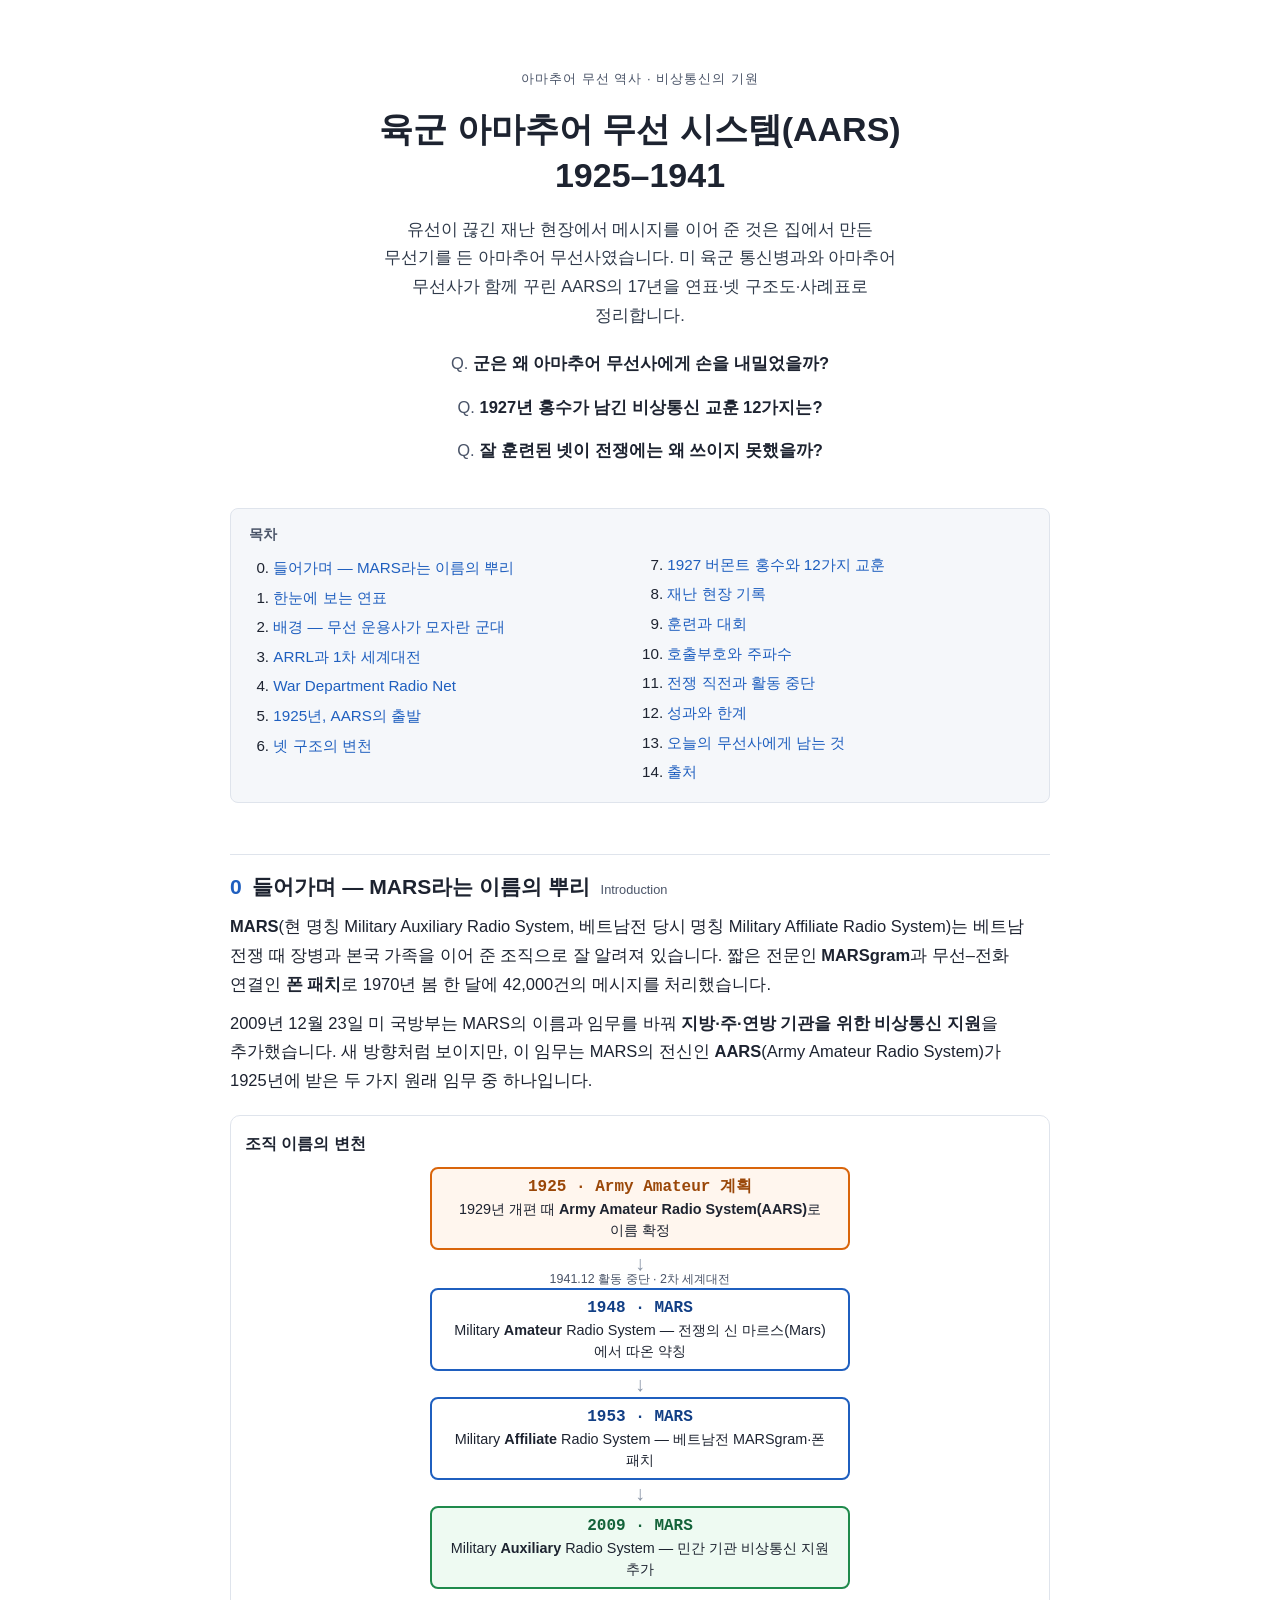
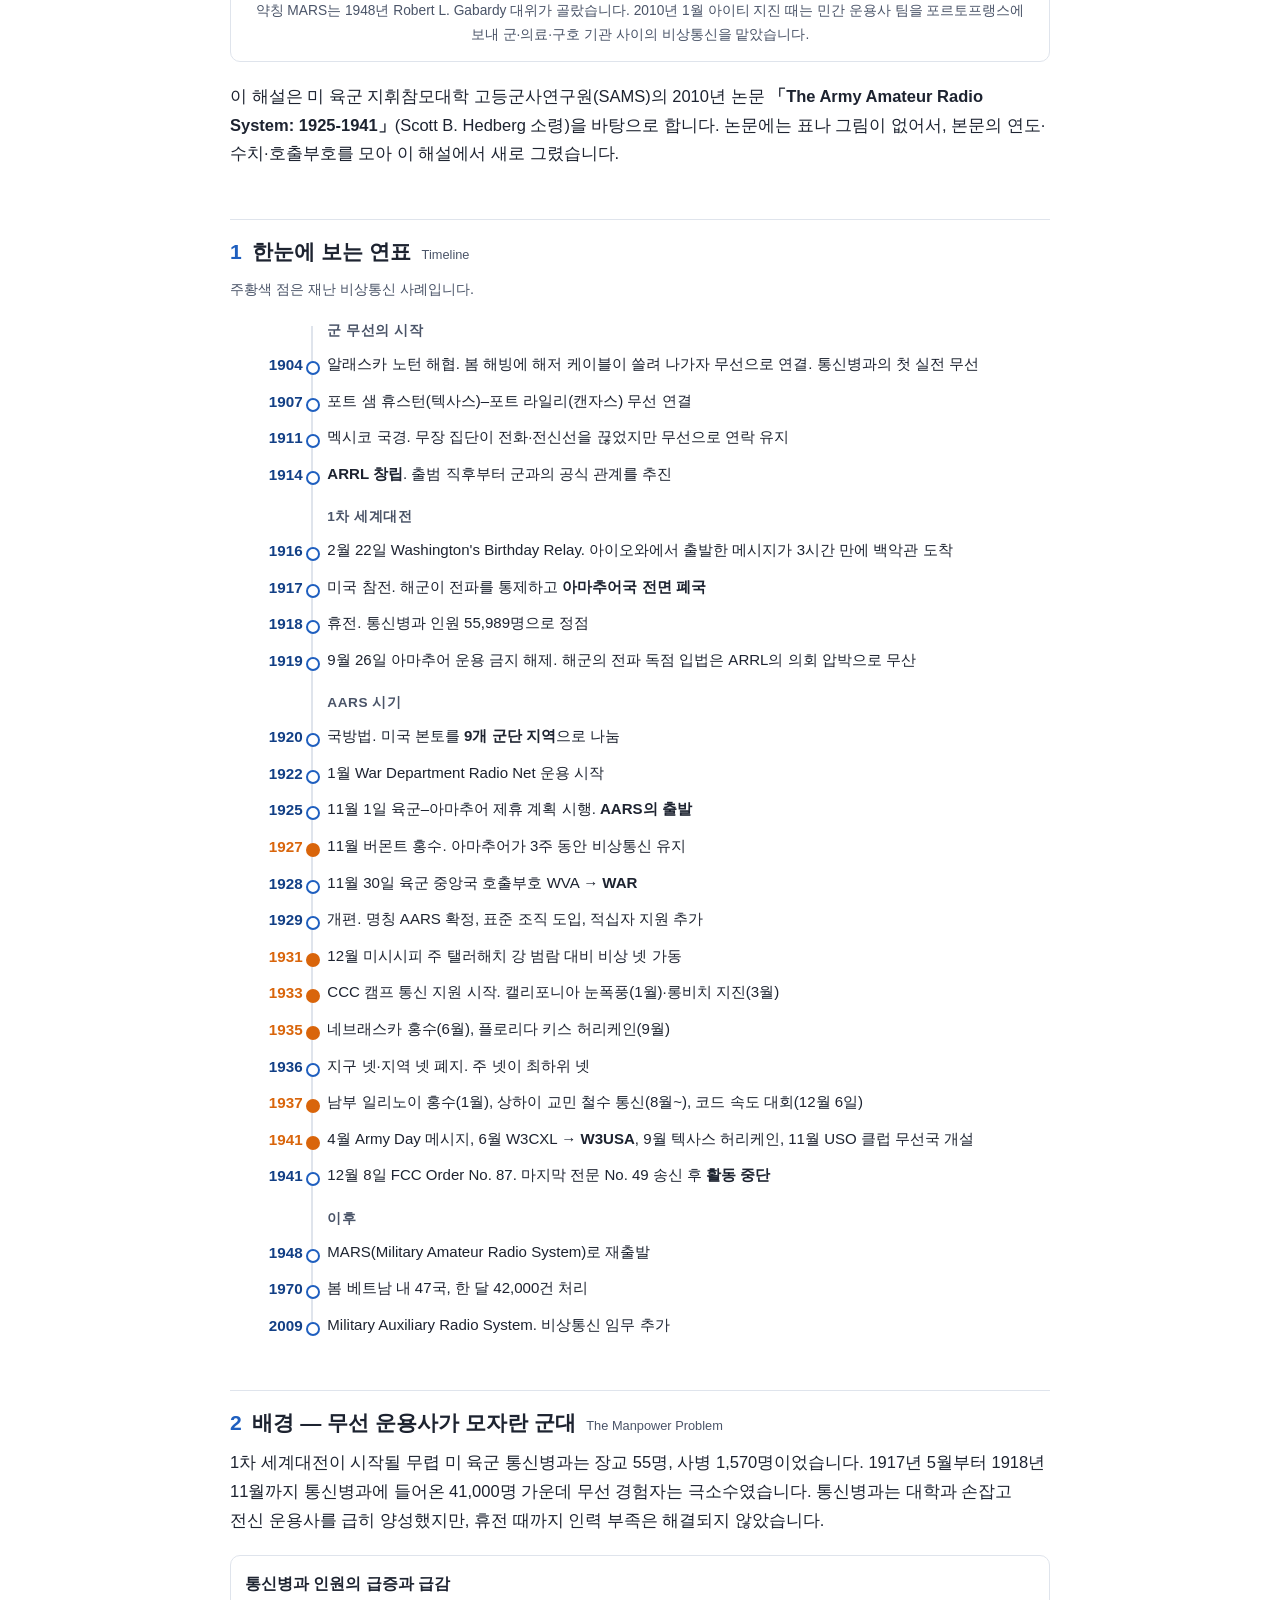
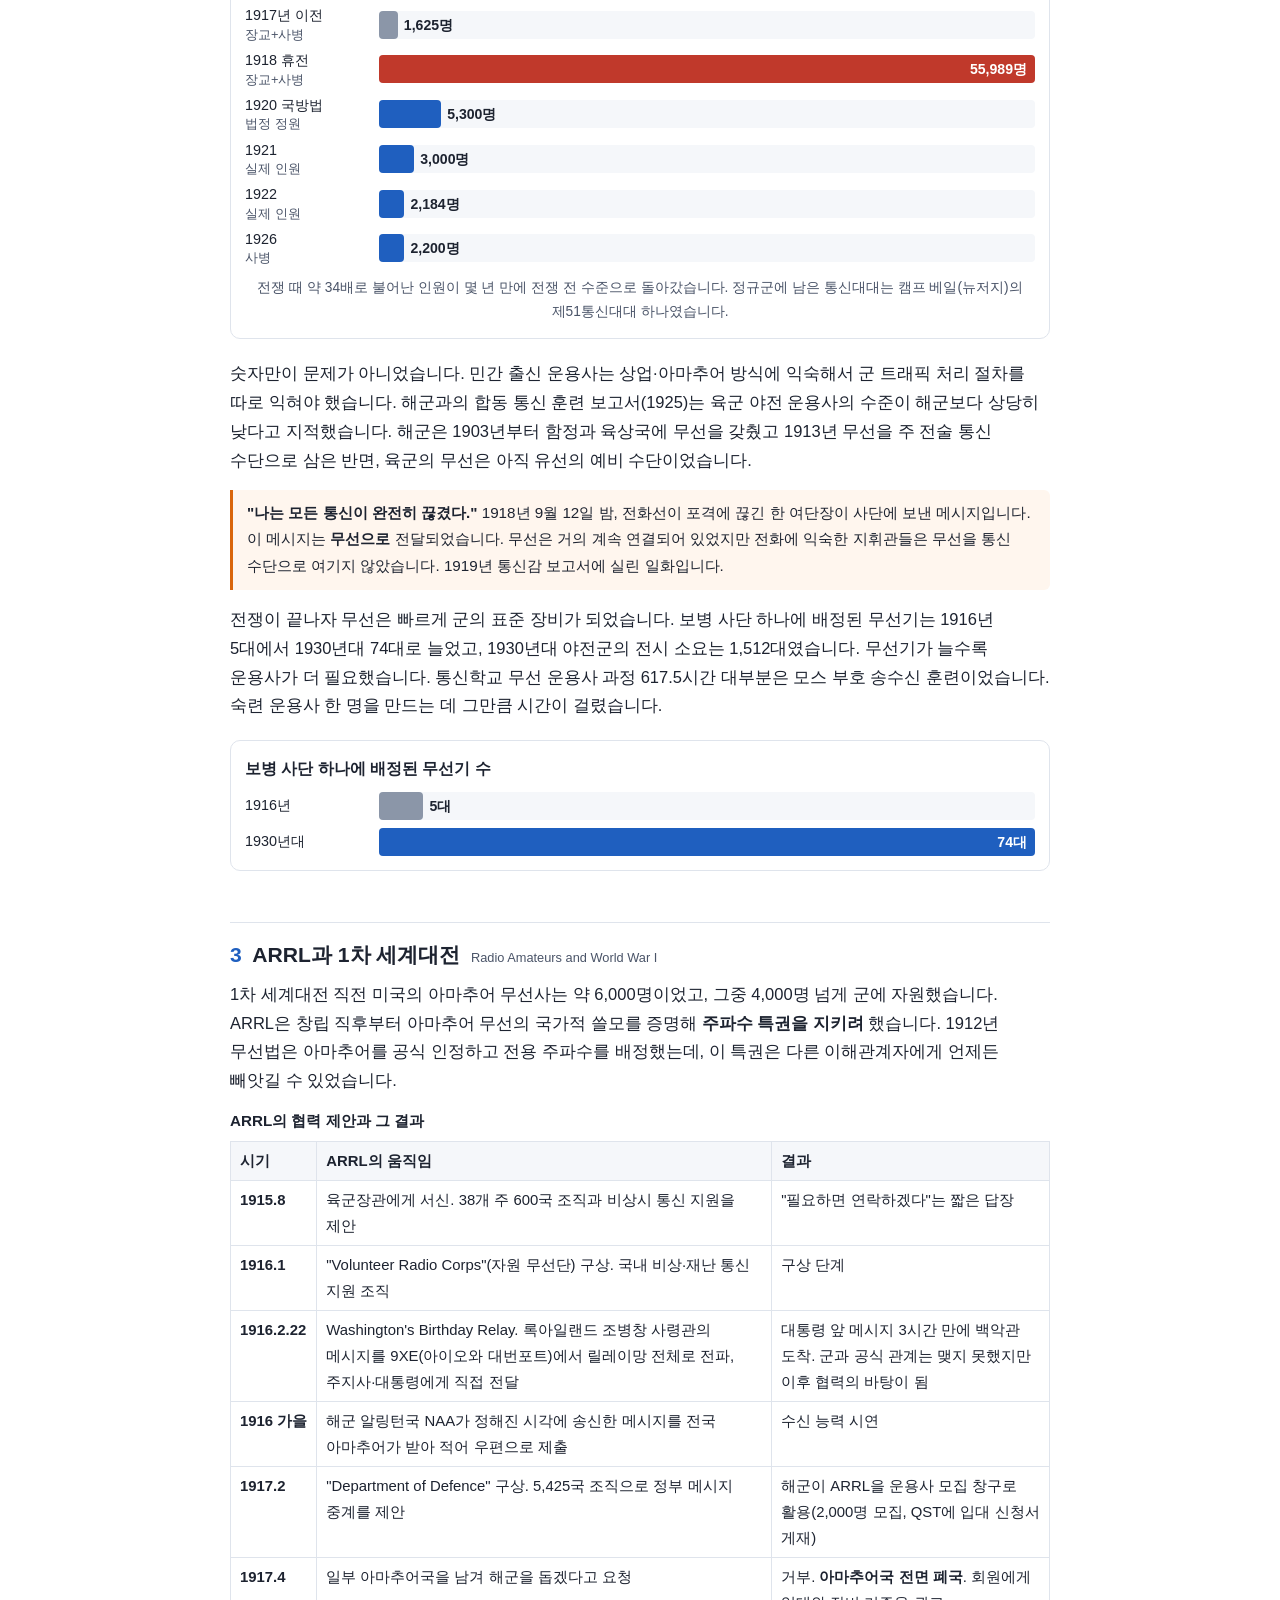
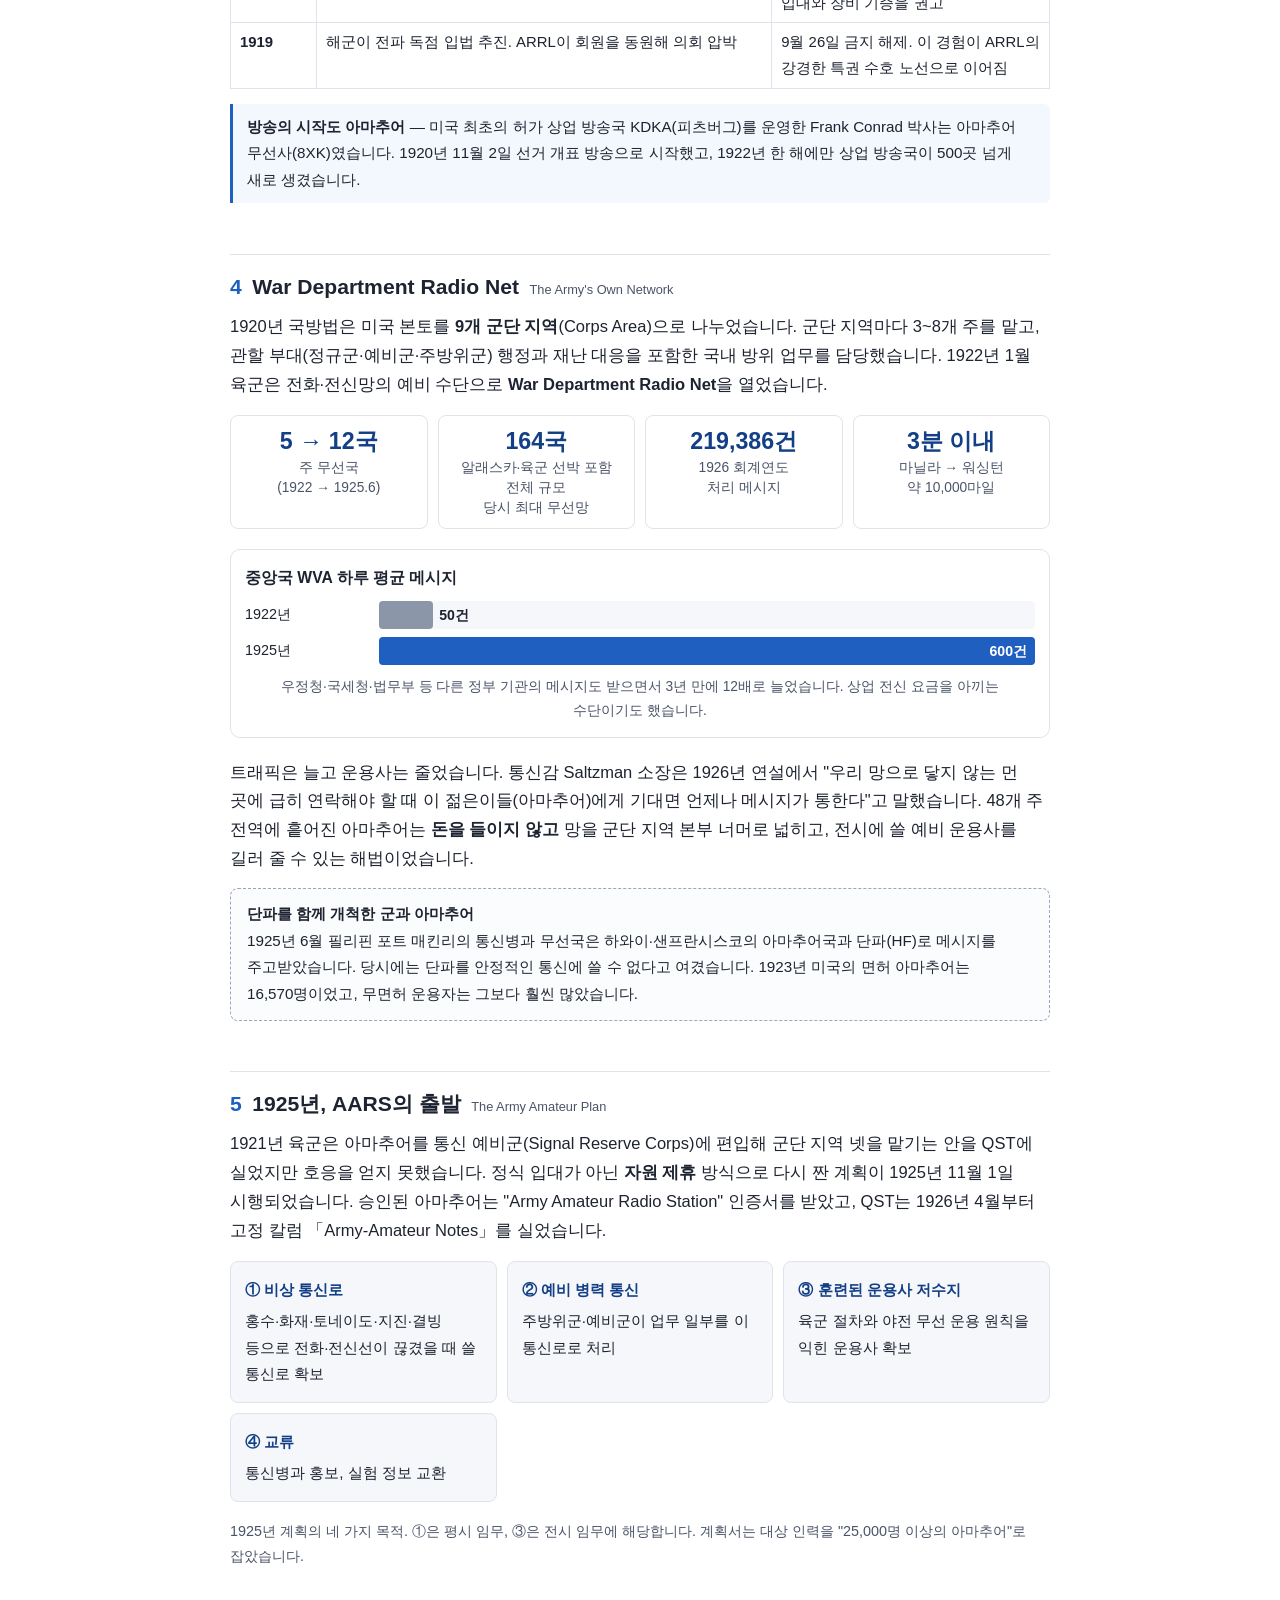
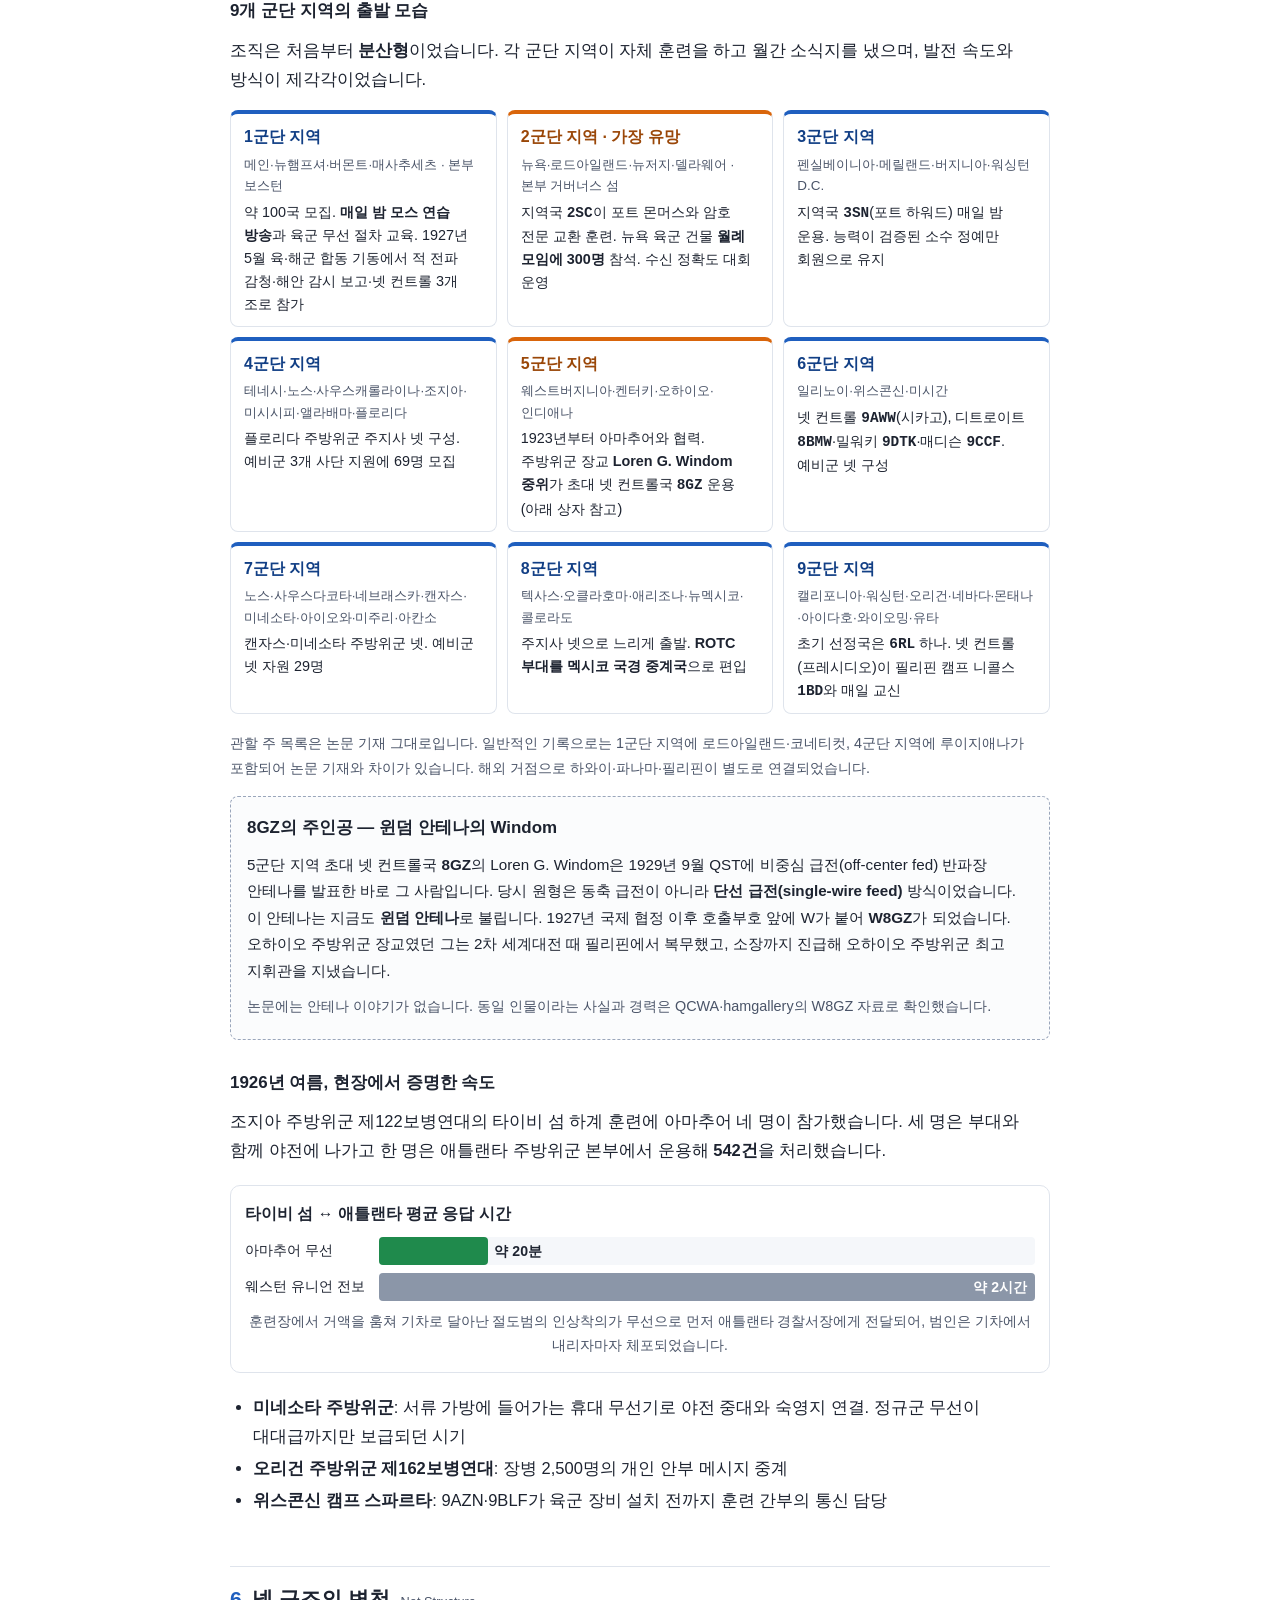
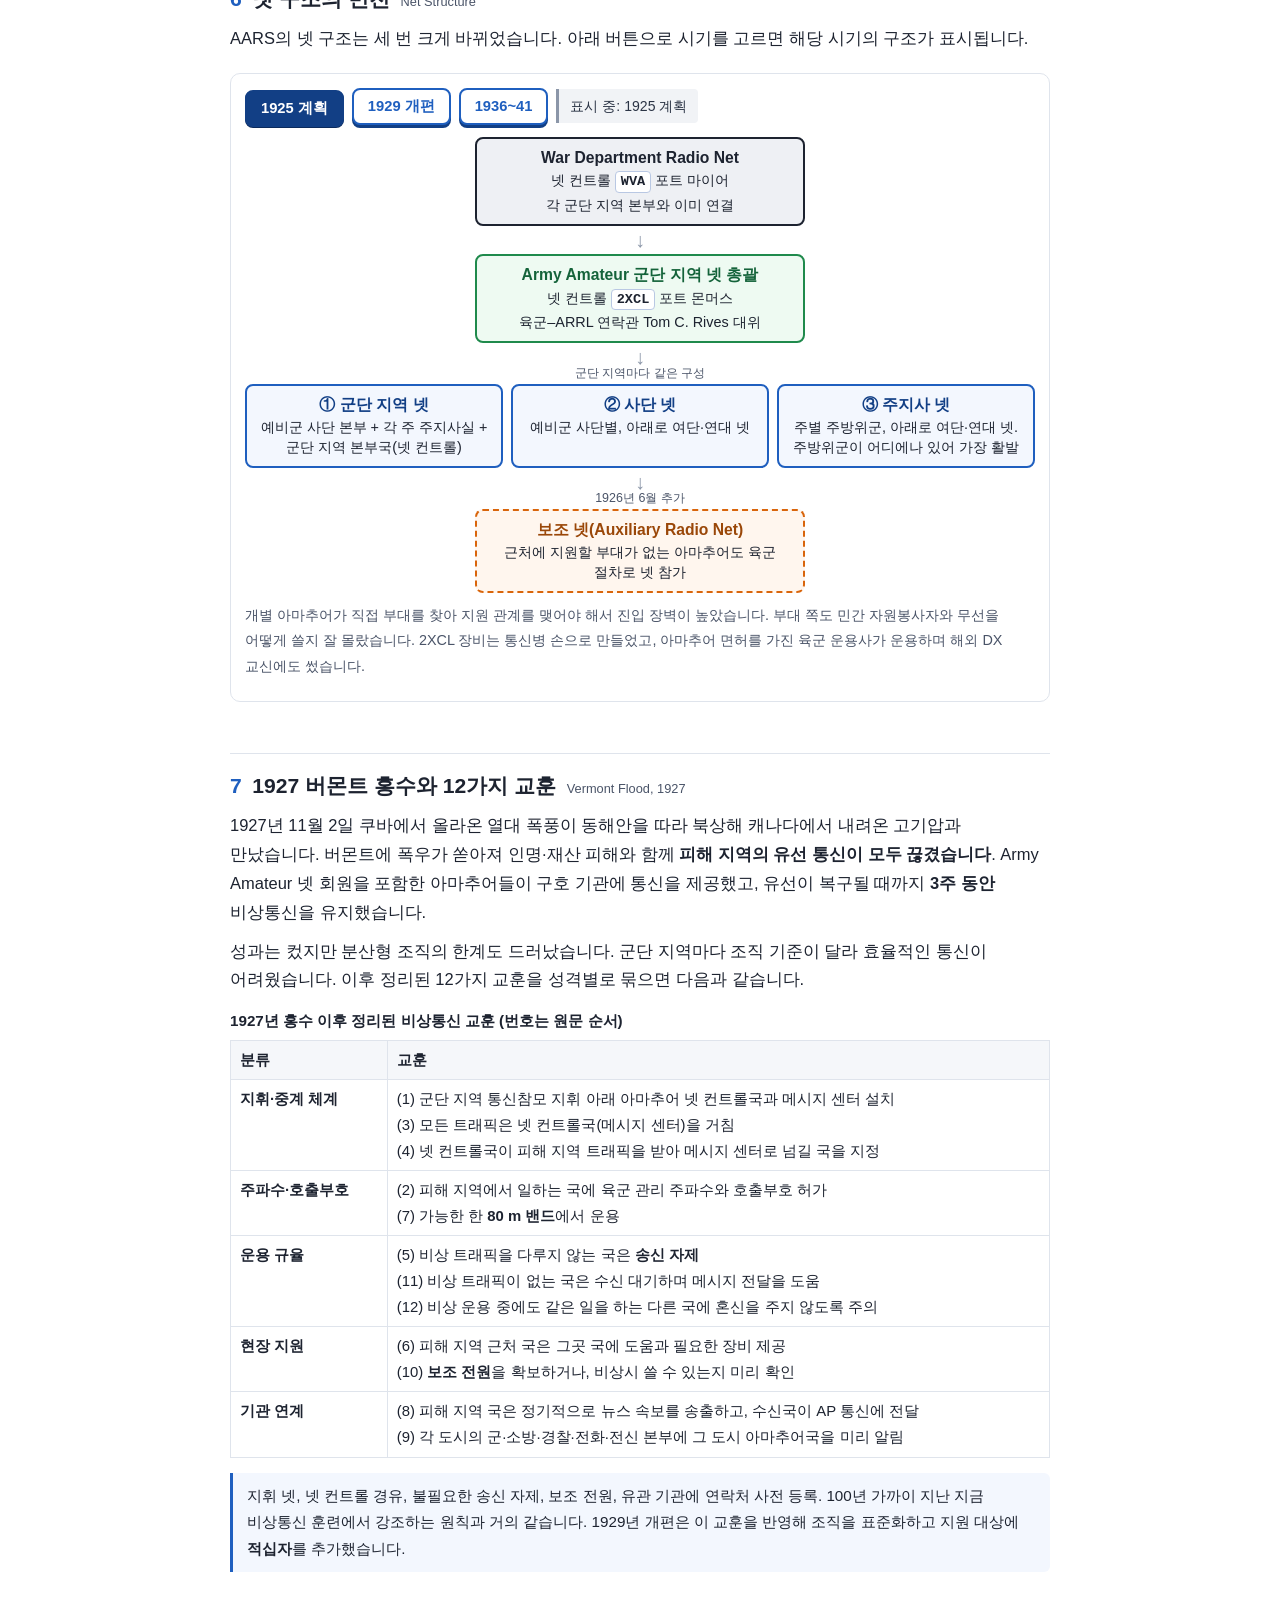
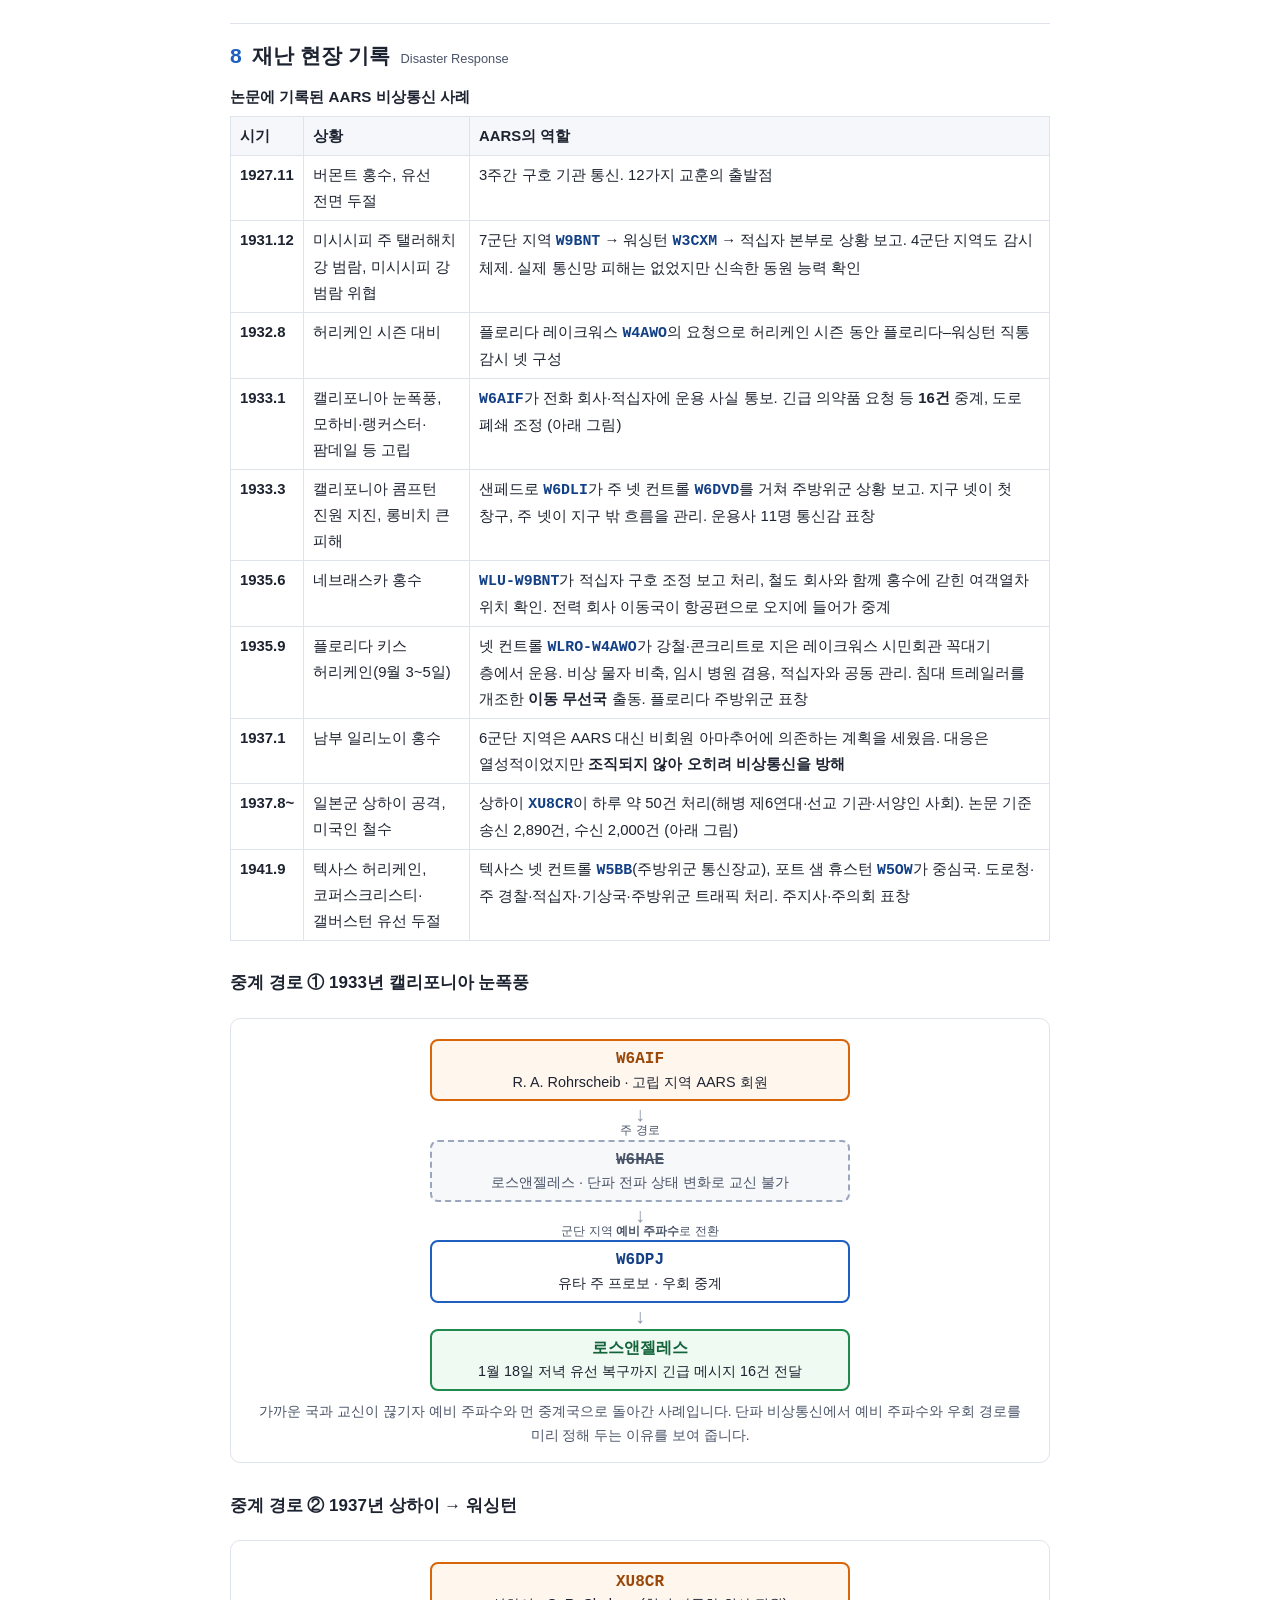
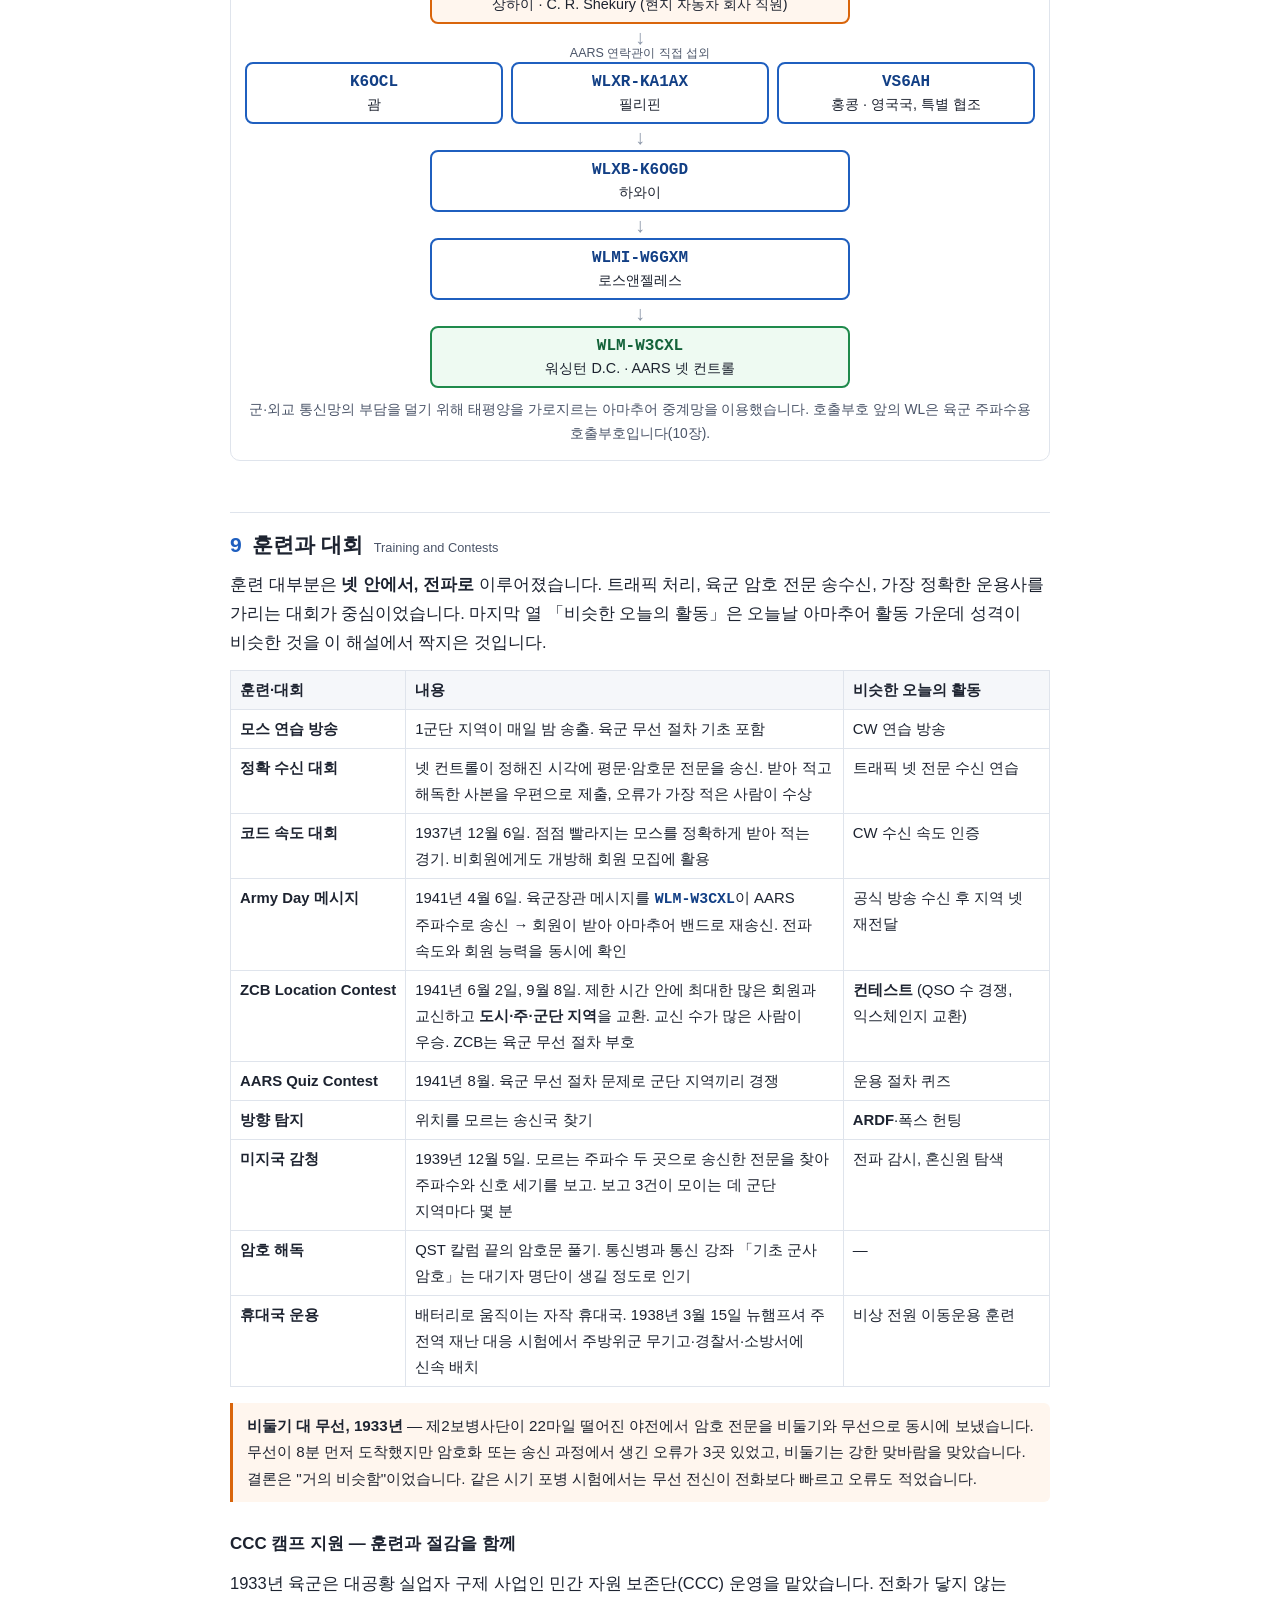
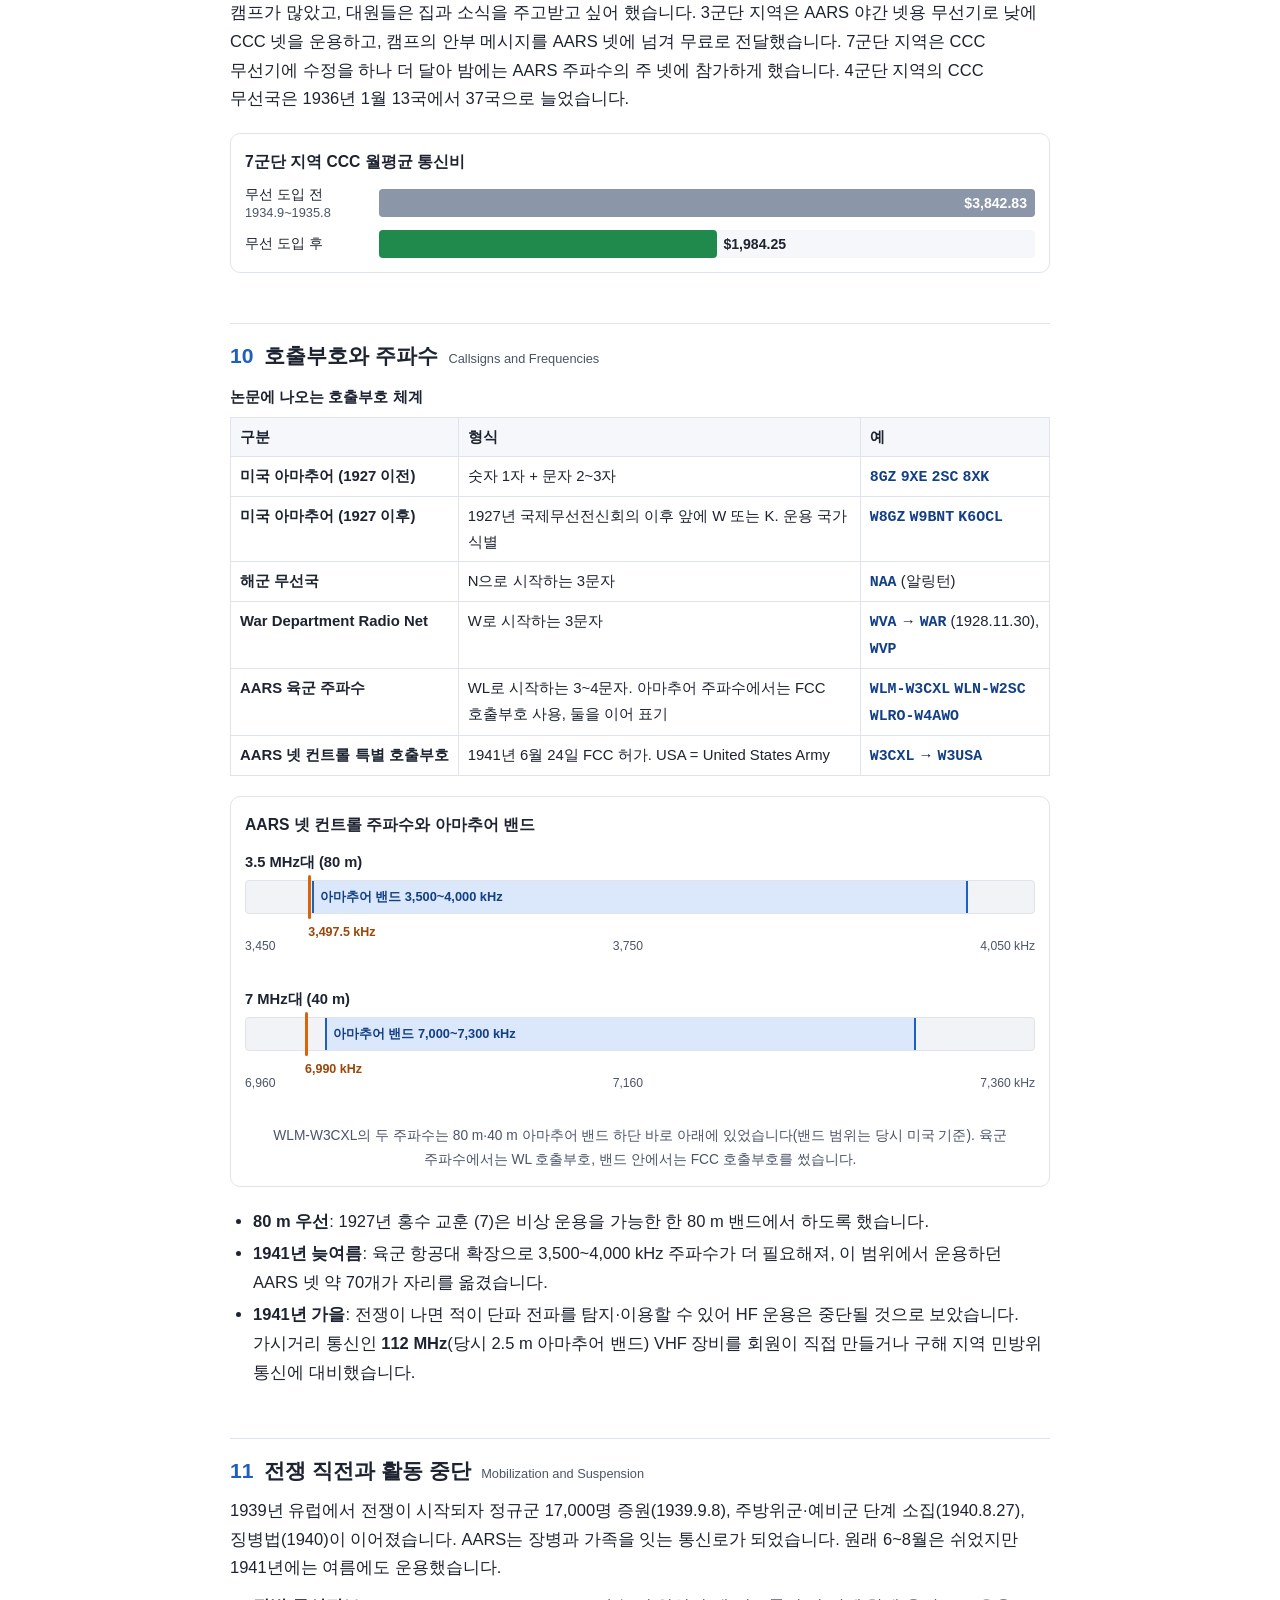
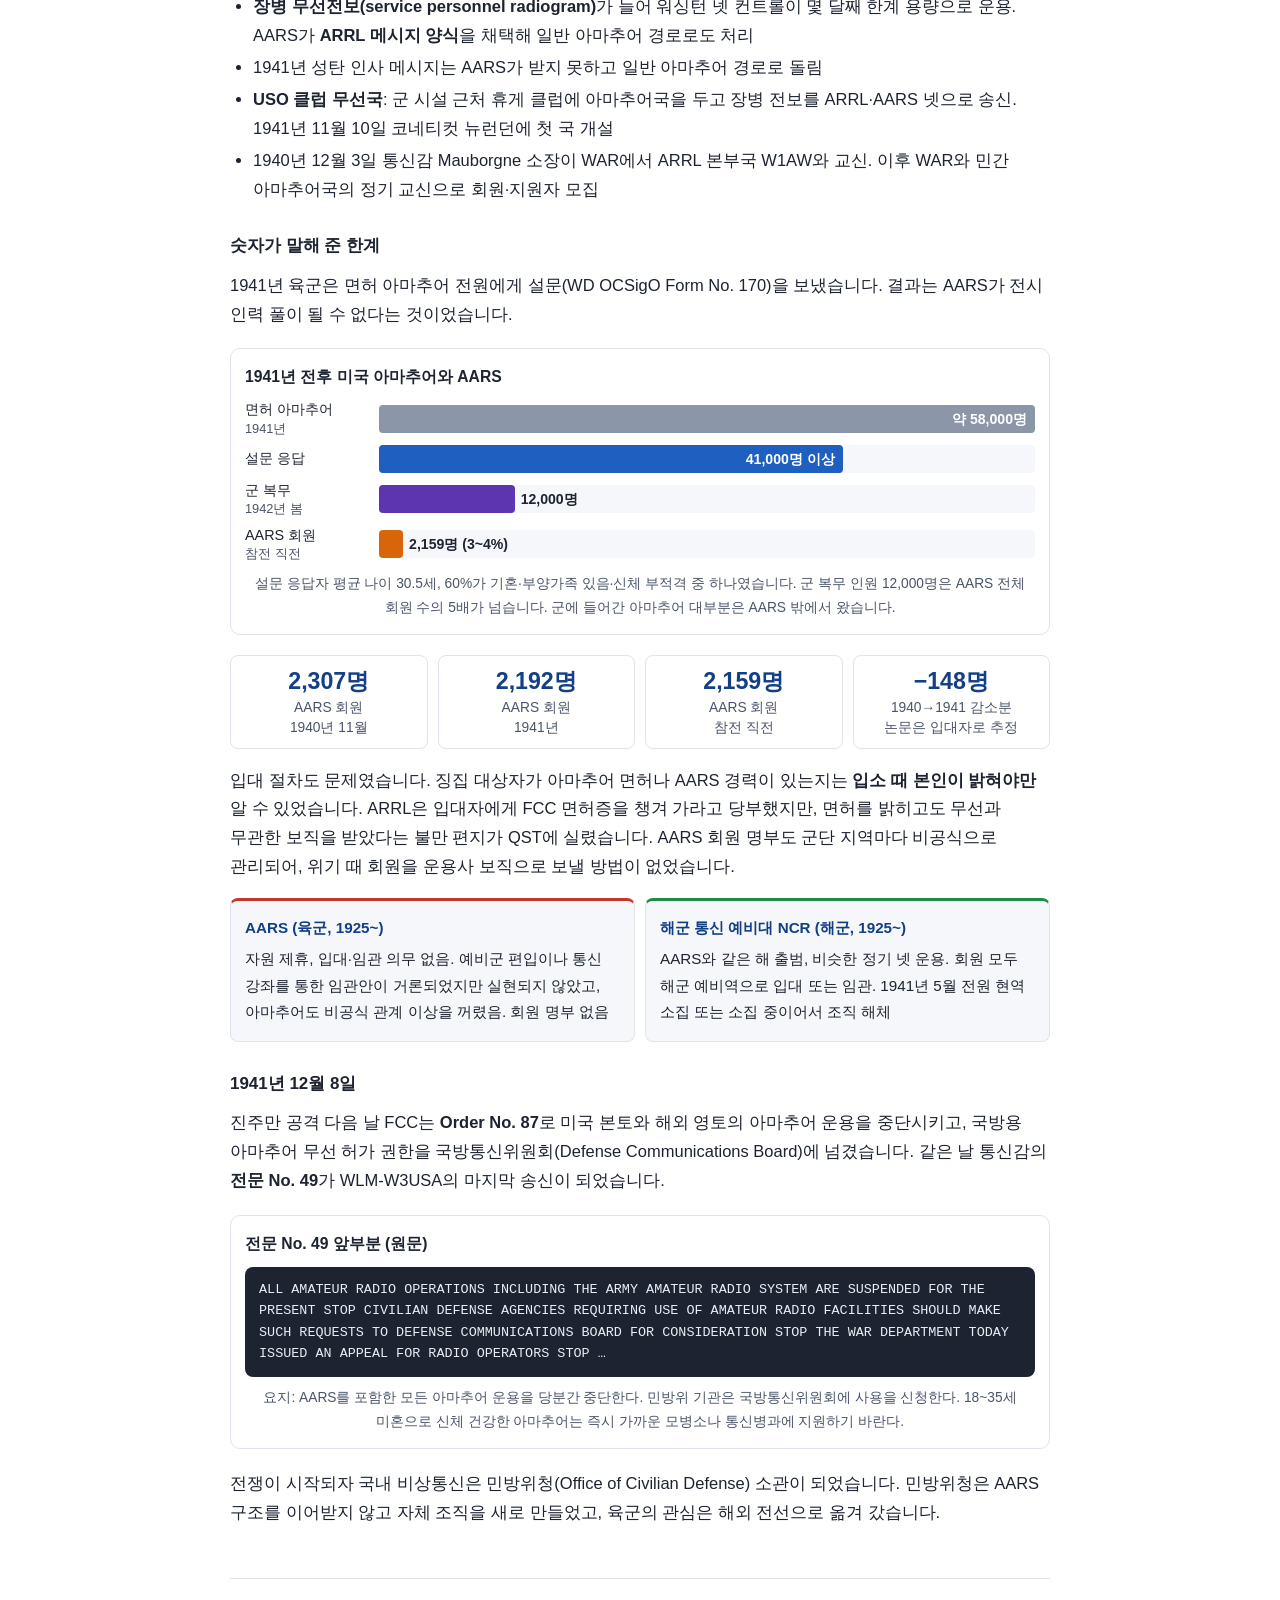
==== commit da1cd349: "Add files via upload" ====
--- a/aars-history/index.html
+++ b/aars-history/index.html
@@ -48,7 +48,7 @@
 <section id="s0">
 <h2><span class="no">0</span> 들어가며 — MARS라는 이름의 뿌리 <span class="en">Introduction</span></h2>
 
-<p><b>MARS</b>(Military Auxiliary Radio System)는 베트남 전쟁 때 장병과 본국 가족을 이어 준 조직으로 잘 알려져 있습니다. 짧은 전문인 <b>MARSgram</b>과 무선–전화 연결인 <b>폰 패치</b>로 1970년 봄 한 달에 42,000건의 메시지를 처리했습니다.</p>
+<p><b>MARS</b>(현 명칭 Military Auxiliary Radio System, 베트남전 당시 명칭 Military Affiliate Radio System)는 베트남 전쟁 때 장병과 본국 가족을 이어 준 조직으로 잘 알려져 있습니다. 짧은 전문인 <b>MARSgram</b>과 무선–전화 연결인 <b>폰 패치</b>로 1970년 봄 한 달에 42,000건의 메시지를 처리했습니다.</p>
 <p>2009년 12월 23일 미 국방부는 MARS의 이름과 임무를 바꿔 <b>지방·주·연방 기관을 위한 비상통신 지원</b>을 추가했습니다. 새 방향처럼 보이지만, 이 임무는 MARS의 전신인 <b>AARS</b>(Army Amateur Radio System)가 1925년에 받은 두 가지 원래 임무 중 하나입니다.</p>
 
 <figure class="fig">
@@ -120,7 +120,7 @@
     <div class="bar"><span class="lab">1922<small>실제 인원</small></span><span class="track"><span class="fill" style="width:3.9%"></span><span class="val" style="left:3.9%">2,184명</span></span></div>
     <div class="bar"><span class="lab">1926<small>사병</small></span><span class="track"><span class="fill" style="width:3.9%"></span><span class="val" style="left:3.9%">2,200명</span></span></div>
   </div>
-  <figcaption>전쟁 때 35배로 불어난 인원이 몇 년 만에 전쟁 전 수준으로 돌아갔습니다. 정규군에 남은 통신대대는 캠프 베일(뉴저지)의 제51통신대대 하나였습니다.</figcaption>
+  <figcaption>전쟁 때 약 34배로 불어난 인원이 몇 년 만에 전쟁 전 수준으로 돌아갔습니다. 정규군에 남은 통신대대는 캠프 베일(뉴저지)의 제51통신대대 하나였습니다.</figcaption>
 </figure>
 
 <p>숫자만이 문제가 아니었습니다. 민간 출신 운용사는 상업·아마추어 방식에 익숙해서 군 트래픽 처리 절차를 따로 익혀야 했습니다. 해군과의 합동 통신 훈련 보고서(1925)는 육군 야전 운용사의 수준이 해군보다 상당히 낮다고 지적했습니다. 해군은 1903년부터 함정과 육상국에 무선을 갖췄고 1913년 무선을 주 전술 통신 수단으로 삼은 반면, 육군의 무선은 아직 유선의 예비 수단이었습니다.</p>
@@ -223,11 +223,11 @@
   <div class="area"><h4>8군단 지역</h4><span class="st">텍사스·오클라호마·애리조나·뉴멕시코·콜로라도</span>주지사 넷으로 느리게 출발. <b>ROTC 부대를 멕시코 국경 중계국</b>으로 편입</div>
   <div class="area"><h4>9군단 지역</h4><span class="st">캘리포니아·워싱턴·오리건·네바다·몬태나·아이다호·와이오밍·유타</span>초기 선정국은 <span class="cs">6RL</span> 하나. 넷 컨트롤(프레시디오)이 필리핀 캠프 니콜스 <span class="cs">1BD</span>와 매일 교신</div>
 </div>
-<p class="small">관할 주 목록은 논문 기재 그대로입니다. 해외 거점으로 하와이·파나마·필리핀이 별도로 연결되었습니다.</p>
+<p class="small">관할 주 목록은 논문 기재 그대로입니다. 일반적인 기록으로는 1군단 지역에 로드아일랜드·코네티컷, 4군단 지역에 루이지애나가 포함되어 논문 기재와 차이가 있습니다. 해외 거점으로 하와이·파나마·필리핀이 별도로 연결되었습니다.</p>
 
 <div class="side">
   <h3>8GZ의 주인공 — 윈덤 안테나의 Windom</h3>
-  <p>5군단 지역 초대 넷 컨트롤국 <b>8GZ</b>의 Loren G. Windom은 1929년 9월 QST에 비중심 급전(off-center fed) 반파장 안테나를 발표한 바로 그 사람입니다. 이 안테나는 지금도 <b>윈덤 안테나</b>로 불립니다. 1927년 국제 협정 이후 호출부호 앞에 W가 붙어 <b>W8GZ</b>가 되었습니다. 오하이오 주방위군 장교였던 그는 2차 세계대전 때 필리핀에서 복무했고, 소장까지 진급해 오하이오 주방위군 최고 지휘관을 지냈습니다.</p>
+  <p>5군단 지역 초대 넷 컨트롤국 <b>8GZ</b>의 Loren G. Windom은 1929년 9월 QST에 비중심 급전(off-center fed) 반파장 안테나를 발표한 바로 그 사람입니다. 당시 원형은 동축 급전이 아니라 <b>단선 급전(single-wire feed)</b> 방식이었습니다. 이 안테나는 지금도 <b>윈덤 안테나</b>로 불립니다. 1927년 국제 협정 이후 호출부호 앞에 W가 붙어 <b>W8GZ</b>가 되었습니다. 오하이오 주방위군 장교였던 그는 2차 세계대전 때 필리핀에서 복무했고, 소장까지 진급해 오하이오 주방위군 최고 지휘관을 지냈습니다.</p>
   <p class="small">논문에는 안테나 이야기가 없습니다. 동일 인물이라는 사실과 경력은 QCWA·hamgallery의 W8GZ 자료로 확인했습니다.</p>
 </div>
 
@@ -255,9 +255,9 @@
 
 <figure class="fig" data-tabs>
   <div class="tabbar" role="group" aria-label="시기 선택">
-    <button type="button" class="btn" data-k="a" data-name="1925 계획">1925 계획</button>
-    <button type="button" class="btn" data-k="b" data-name="1929 개편">1929 개편</button>
-    <button type="button" class="btn" data-k="c" data-name="1936~1941">1936~41</button>
+    <button type="button" class="btn alt" data-k="a" data-name="1925 계획">1925 계획</button>
+    <button type="button" class="btn alt" data-k="b" data-name="1929 개편">1929 개편</button>
+    <button type="button" class="btn alt" data-k="c" data-name="1936~1941">1936~41</button>
     <span class="status" aria-live="polite">표시 중: 1925 계획</span>
   </div>
 
--- a/aars-history/style.css
+++ b/aars-history/style.css
@@ -147,14 +147,6 @@
 .band .mk.rt span{left:auto;right:0;transform:none}
 .band .ax{display:flex;justify-content:space-between;font-size:.76rem;color:var(--sub);margin-top:22px}
 
-/* 깔때기 (회원 수) */
-.funnel{display:grid;gap:6px;margin:.4em 0}
-.fn{margin:0 auto;border-radius:6px;padding:8px 10px;text-align:center;color:#fff;font-size:.9rem;line-height:1.4;min-width:120px}
-.fn b{display:block;font-size:1.15rem}
-.fn.a{background:#5b6b86}
-.fn.b{background:var(--blue)}
-.fn.c{background:var(--green)}
-.fn.d{background:var(--orange)}
 
 /* 마지막 전문 */
 .wire{font-family:Consolas,"D2Coding",monospace;font-size:.84rem;line-height:1.6;background:#1d2330;color:#e8edf5;border-radius:8px;padding:12px 14px;overflow-x:auto;white-space:pre-wrap;word-break:break-word}
@@ -166,7 +158,7 @@
 .btn:focus-visible{outline:3px solid #f2b705;outline-offset:2px}
 .btn.alt{background:#fff;color:var(--blue)}
 .btn.alt:hover{background:#eef4fd}
-.btn.on{background:var(--blue-d);border-color:var(--blue-d);box-shadow:0 1px 0 #0b2a5c;transform:translateY(2px)}
+.btn.on, .btn.alt.on{background:var(--blue-d);border-color:var(--blue-d);color:#fff;box-shadow:0 1px 0 #0b2a5c;transform:translateY(2px)}
 /* 상태 표시: 버튼과 구별되는 평평한 회색 칸 */
 .status{font-size:.88rem;background:#f1f3f6;border-left:3px solid #8b96a8;padding:5px 11px;color:#2b3445;border-radius:0 4px 4px 0;cursor:default}
 
